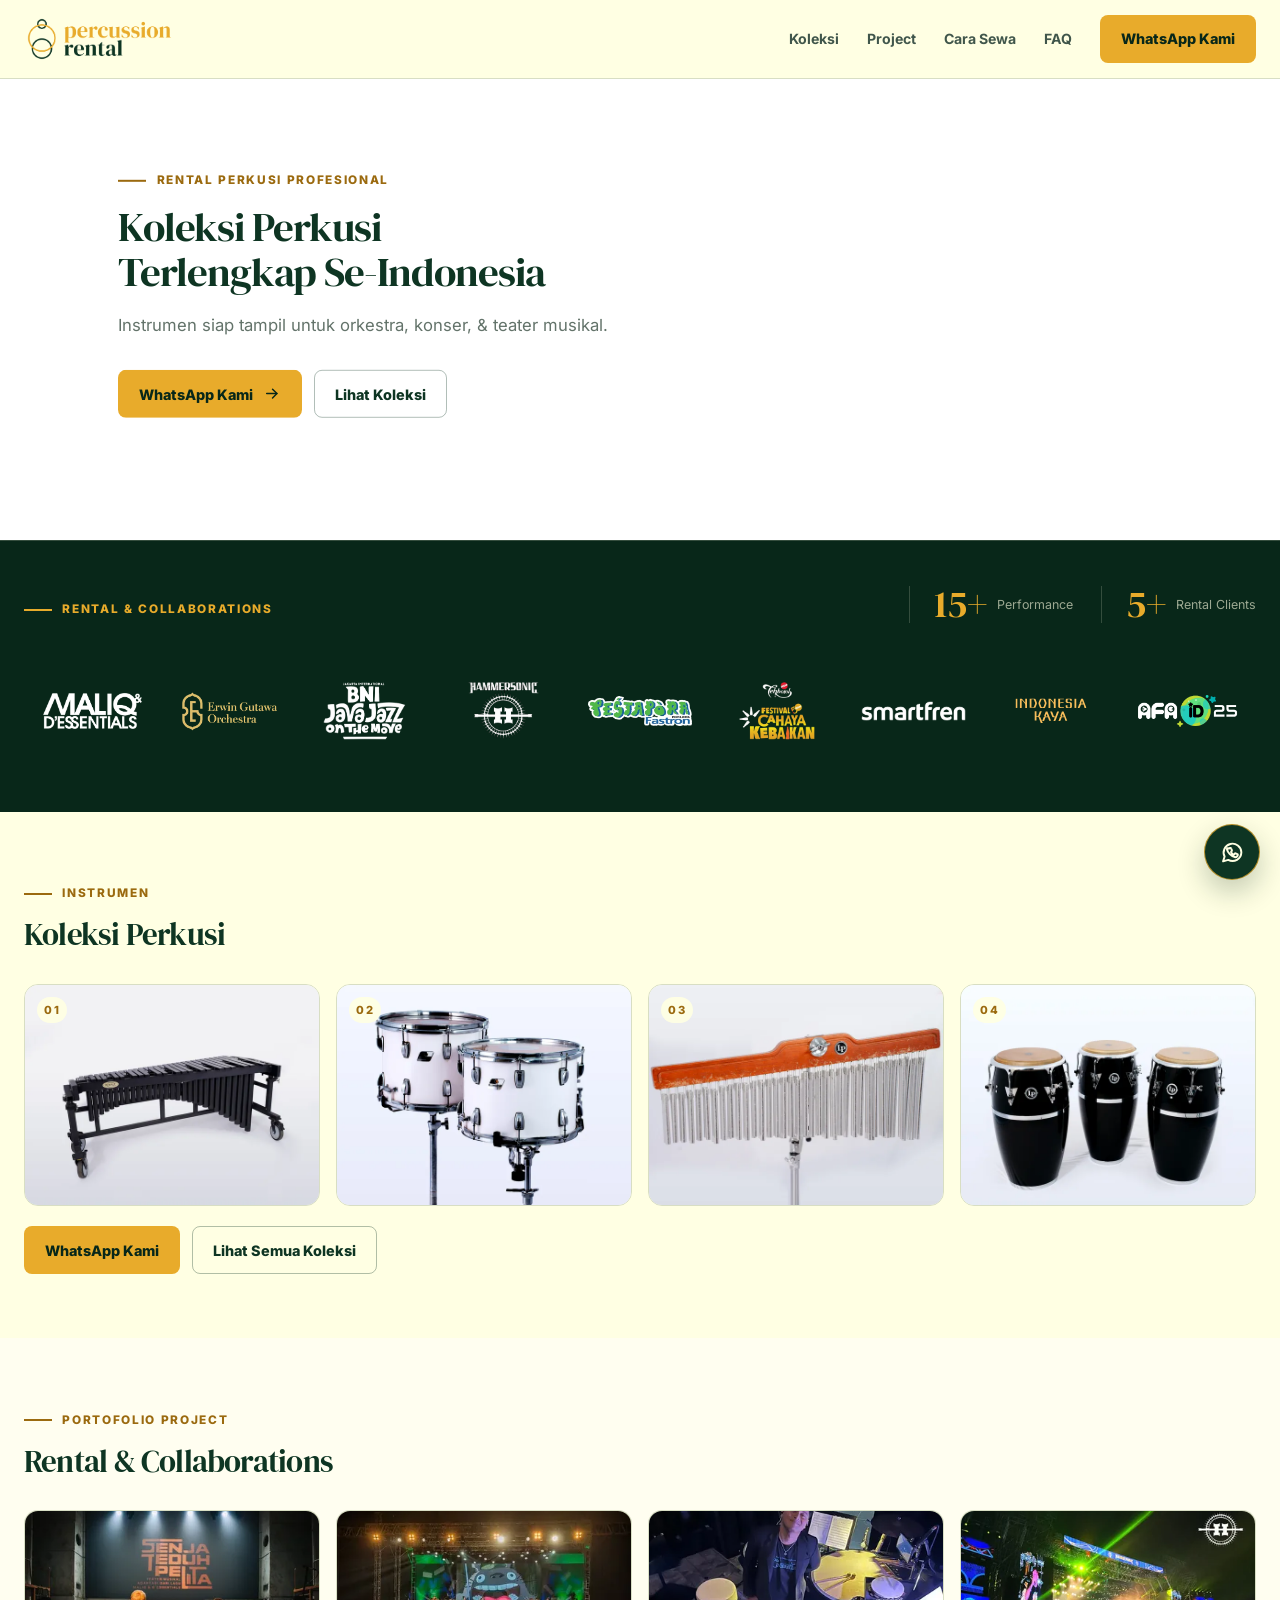
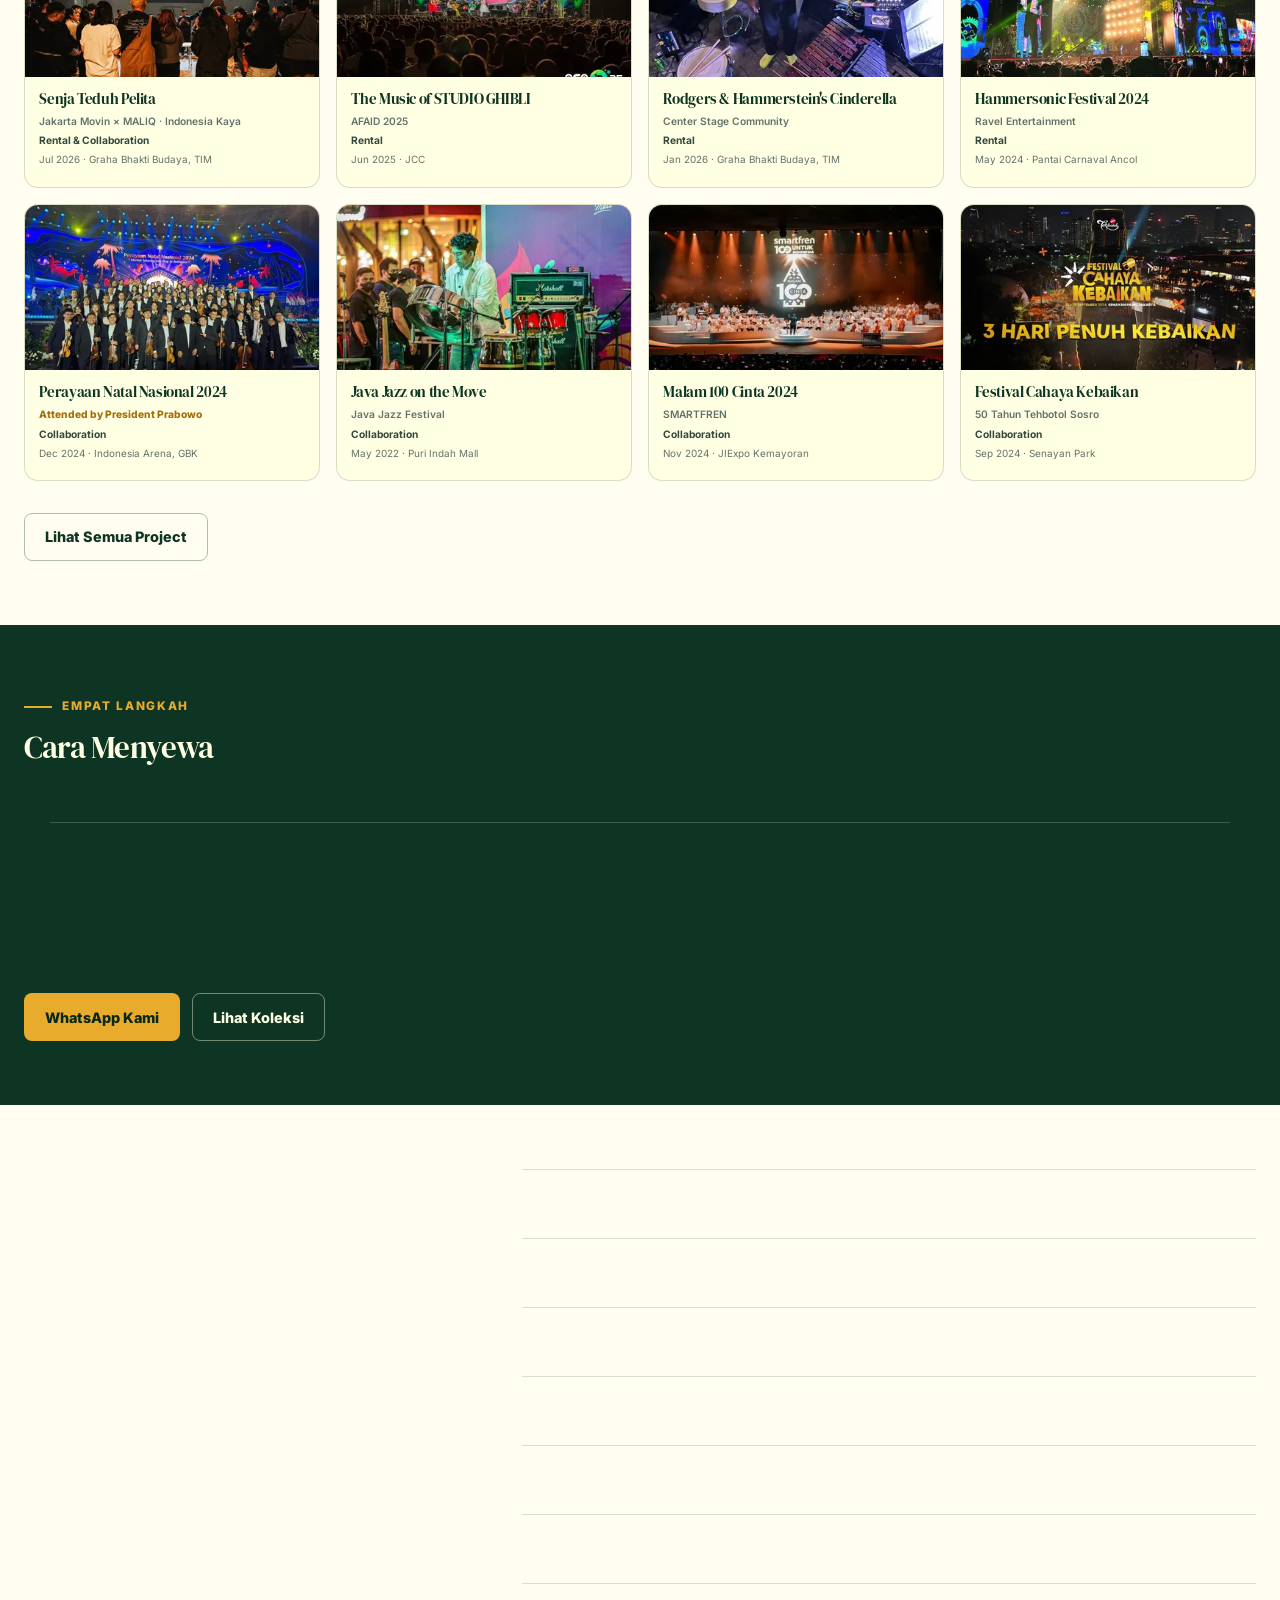
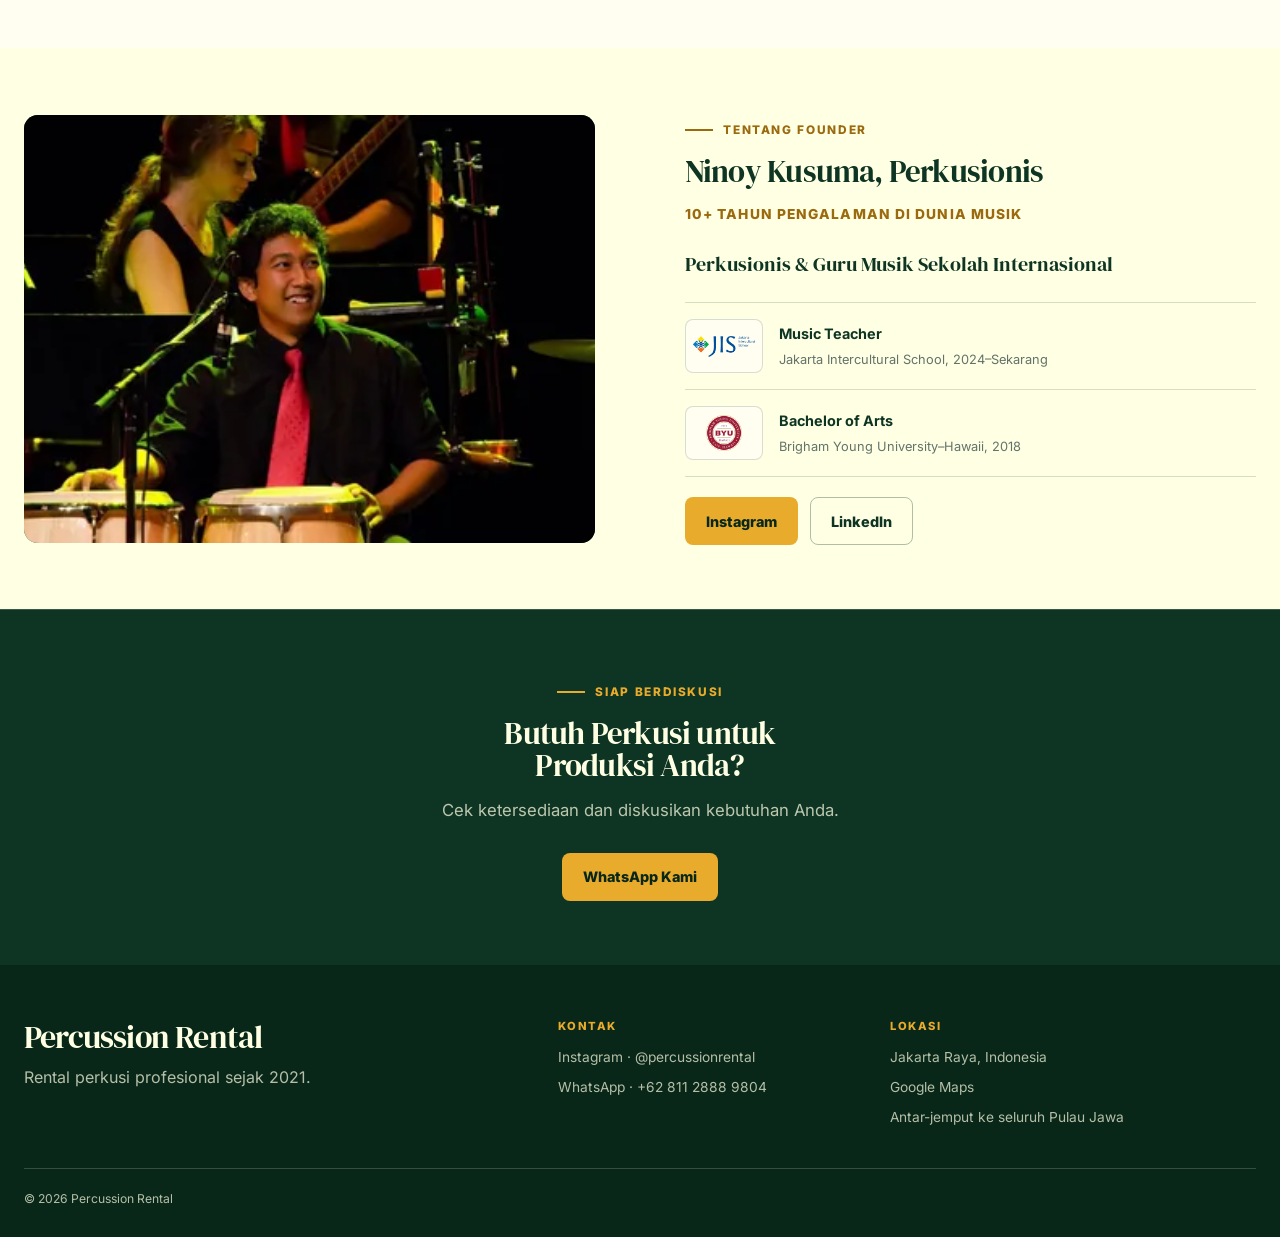
==== index.html @ 3ab847dd "New hero: two white snare drums on white - Photo: Drive snare drum/snare 3/Ninoy _ Catalog-85, with " ====
﻿<!doctype html>
<html lang="id">
<head>
  <meta charset="utf-8">
  <meta name="viewport" content="width=device-width, initial-scale=1">
  <title>Sewa Alat Perkusi di Jakarta | Percussion Rental</title>
  <meta name="description" content="Rental perkusi profesional untuk orkestra, konser, dan teater musikal. Koleksi lengkap, terawat, dan siap tampil dengan antar-jemput seluruh Pulau Jawa.">
  <link rel="canonical" href="https://prala-id.github.io/ninoy-percussion-rental/">
  <meta property="og:type" content="website">
  <meta property="og:title" content="Percussion Rental — Perkusi Lengkap &amp; Siap Tampil">
  <meta property="og:description" content="Koleksi perkusi profesional untuk orkestra, konser, dan teater musikal. Tersedia antar-jemput dari Jakarta ke seluruh Pulau Jawa.">
  <meta property="og:url" content="https://prala-id.github.io/ninoy-percussion-rental/">
  <meta property="og:image" content="https://prala-id.github.io/ninoy-percussion-rental/assets/images/og-percussion-rental.jpg">
  <meta property="og:image:width" content="1200">
  <meta property="og:image:height" content="630">
  <meta property="og:image:alt" content="Percussion Rental">
  <meta name="twitter:card" content="summary_large_image">
  <meta name="theme-color" content="#0e3523">
  <link rel="icon" type="image/png" href="assets/logo/percussion-rental-favicon-rounded.png">
  <link rel="preload" href="assets/fonts/inter-latin.woff2" as="font" type="font/woff2" crossorigin>
  <link rel="preload" href="assets/fonts/dm-serif-display-latin.woff2" as="font" type="font/woff2" crossorigin>
  <link rel="stylesheet" href="assets/css/styles.css">
</head>
<body class="home-page">
  <a class="skip-link" href="#main-content">Lewati ke konten utama</a>

  <header class="site-header">
    <div class="container nav-shell">
      <a class="brand-logo" href="./" aria-label="Percussion Rental — Beranda" aria-current="page">
        <img src="assets/logo/percussion-rental-logo-horizontal-trim.webp" alt="Percussion Rental">
      </a>

      <nav class="nav-links" id="primary-navigation" aria-label="Navigasi utama">
        <a href="koleksi/">Koleksi</a>
        <a href="project/">Project</a>
        <a href="#cara-sewa">Cara Sewa</a>
        <a href="#faq">FAQ</a>
        <a class="btn btn-primary mobile-nav-cta" href="https://wa.me/6281128889804?text=Halo%20Ninoy%2C%20saya%20ingin%20konsultasi%20tentang%20sewa%20instrumen%20perkusi." target="_blank" rel="noopener noreferrer">WhatsApp Kami</a>
      </nav>

      <a class="btn btn-primary nav-cta" href="https://wa.me/6281128889804?text=Halo%20Ninoy%2C%20saya%20ingin%20konsultasi%20tentang%20sewa%20instrumen%20perkusi." target="_blank" rel="noopener noreferrer">WhatsApp Kami</a>
      <button class="menu-toggle" type="button" aria-label="Buka menu" aria-controls="primary-navigation" aria-expanded="false">
        <svg viewBox="0 0 24 24" fill="none" stroke="currentColor" stroke-width="2" stroke-linecap="round" aria-hidden="true">
          <path d="M4 7h16M4 12h16M4 17h16"/>
        </svg>
      </button>
    </div>
  </header>

  <main id="main-content">
    <section class="hero" aria-labelledby="hero-title">
      <div class="container hero-grid">
        <div class="hero-copy">
          <p class="eyebrow">Rental Perkusi Profesional</p>
          <h1 id="hero-title">
            <span class="hero-title-lead">Koleksi Perkusi</span>
            <span class="hero-title-support">Terlengkap Se-Indonesia</span>
          </h1>
          <p class="hero-subtitle">
            <span class="hero-subtitle-desktop">Instrumen siap tampil untuk orkestra, konser, &amp; teater musikal.</span>
            <span class="hero-subtitle-mobile"><span>Instrumen siap tampil untuk</span><span>orkestra, konser, &amp; teater musikal.</span></span>
          </p>
          <div class="actions">
            <a class="btn btn-primary" href="https://wa.me/6281128889804?text=Halo%20Ninoy%2C%20saya%20ingin%20konsultasi%20tentang%20sewa%20instrumen%20perkusi." target="_blank" rel="noopener noreferrer">
              WhatsApp Kami
              <svg viewBox="0 0 24 24" fill="none" stroke="currentColor" stroke-width="2" stroke-linecap="round" stroke-linejoin="round" aria-hidden="true"><path d="M5 12h14"/><path d="m13 6 6 6-6 6"/></svg>
            </a>
            <a class="btn btn-outline" href="koleksi/">Lihat Koleksi</a>
          </div>
        </div>

        <figure class="hero-media">
          <picture>
            <source media="(max-width: 980px)" srcset="assets/images/hero-snare-drums-mobile-800.webp 800w, assets/images/hero-snare-drums-mobile-1200.webp 1200w, assets/images/hero-snare-drums-mobile-1600.webp 1600w" sizes="100vw" width="1600" height="1000">
            <img src="assets/images/hero-snare-drums-2400.webp" srcset="assets/images/hero-snare-drums-1600.webp 1600w, assets/images/hero-snare-drums-2400.webp 2400w, assets/images/hero-snare-drums-3000.webp 3000w" sizes="100vw" alt="Dua snare drum putih di atas stand" width="3000" height="1000" fetchpriority="high" decoding="async">
          </picture>
        </figure>
      </div>
    </section>

    <section class="credibility section-tight" aria-labelledby="credibility-title">
      <div class="container">
        <div class="credibility-heading">
          <h2 class="eyebrow" id="credibility-title">Rental &amp; Collaborations</h2>
          <dl class="numbers" aria-label="Pengalaman Percussion Rental">
            <div class="number-item">
              <dt>Performance</dt>
              <dd>15+</dd>
            </div>
            <div class="number-item">
              <dt>Rental Clients</dt>
              <dd>5+</dd>
            </div>
          </dl>
        </div>

        <div class="logo-grid" aria-label="Klien dan project pilihan">
          <a class="logo-item" href="project/#senja-teduh-pelita" aria-label="Lihat project Senja Teduh Pelita"><img class="logo-invert" src="assets/logo/maliq-dessentials-logo.webp" alt="MALIQ &amp; D’Essentials" loading="lazy"></a>
          <a class="logo-item" href="project/#symphonesia-bangga-indonesia" aria-label="Lihat project SYMPHONESIA: Bangga Indonesia"><img class="logo-wide" src="assets/logo/erwin-gutawa-orchestra-logo-horizontal-trim.webp" alt="Erwin Gutawa Orchestra" loading="lazy"></a>
          <a class="logo-item" href="project/#java-jazz-on-the-move" aria-label="Lihat project Java Jazz on the Move"><img class="logo-tall logo-invert" src="assets/logo/java-jazz-on-the-move-2024-trim.webp" alt="Jakarta International Java Jazz Festival" loading="lazy"></a>
          <a class="logo-item" href="project/#hammersonic-festival-2024" aria-label="Lihat project Hammersonic Festival 2024"><img class="logo-tall" src="assets/logo/hammersonic-2024-trim.webp" alt="Hammersonic Festival" loading="lazy"></a>
          <a class="logo-item" href="project/#erwin-gutawa-karaokestra" aria-label="Lihat project Erwin Gutawa Karaokestra"><img class="logo-wide" src="assets/logo/pestapora-2024-logo.webp" alt="Pestapora 2024" loading="lazy"></a>
          <a class="logo-item" href="project/#festival-cahaya-kebaikan" aria-label="Lihat project Festival Cahaya Kebaikan"><img class="logo-tall" src="assets/logo/festival-cahaya-kebaikan-50-tahun-tehbotol-sosro-logo-trim.webp" alt="Tehbotol Sosro" loading="lazy"></a>
          <a class="logo-item" href="project/#malam-100-cinta-2024" aria-label="Lihat project Malam 100 Cinta 2024"><img class="logo-wide logo-invert" src="assets/logo/smartfren-logo.webp" alt="SMARTFREN" loading="lazy"></a>
          <a class="logo-item" href="project/#senja-teduh-pelita" aria-label="Lihat project Senja Teduh Pelita"><img class="logo-tall" src="assets/logo/indonesia-kaya.svg" alt="Indonesia Kaya" loading="lazy"></a>
          <a class="logo-item" href="project/#the-music-of-studio-ghibli" aria-label="Lihat project The Music of Studio Ghibli"><img class="logo-wide" src="assets/logo/afaid25-logo-trim.webp" alt="Anime Festival Asia Indonesia 2025" loading="lazy"></a>
        </div>
      </div>
    </section>

    <section class="section collection-preview" aria-labelledby="collection-title">
      <div class="container">
        <div class="section-head">
          <p class="eyebrow">Instrumen</p>
          <h2 class="section-title" id="collection-title">Koleksi Perkusi</h2>
        </div>

        <div class="category-grid">
          <a class="category-card" href="koleksi/?category=pitched">
            <span class="category-number" aria-hidden="true">01</span>
            <img class="category-photo" src="assets/images/instruments/royale-marimba-640.webp" srcset="assets/images/instruments/royale-marimba-640.webp 640w, assets/images/instruments/royale-marimba-1280.webp 1280w" sizes="(min-width: 1200px) 298px, (min-width: 821px) calc((100vw - 96px) / 4), calc((100vw - 42px) / 2)" alt="" width="1280" height="960" loading="lazy" decoding="async">
            <h3>Pitched</h3>
          </a>
          <a class="category-card" href="koleksi/?category=unpitched">
            <span class="category-number" aria-hidden="true">02</span>
            <img class="category-photo" src="assets/images/instruments/ludwig-snare-drum-640.webp" srcset="assets/images/instruments/ludwig-snare-drum-640.webp 640w, assets/images/instruments/ludwig-snare-drum-1280.webp 1280w" sizes="(min-width: 1200px) 298px, (min-width: 821px) calc((100vw - 96px) / 4), calc((100vw - 42px) / 2)" alt="" width="1280" height="960" loading="lazy" decoding="async">
            <h3>Unpitched</h3>
          </a>
          <a class="category-card" href="koleksi/?category=auxiliary">
            <span class="category-number" aria-hidden="true">03</span>
            <img class="category-photo" src="assets/images/instruments/lp-double-bar-windchimes-640.webp" srcset="assets/images/instruments/lp-double-bar-windchimes-640.webp 640w, assets/images/instruments/lp-double-bar-windchimes-1280.webp 1280w" sizes="(min-width: 1200px) 298px, (min-width: 821px) calc((100vw - 96px) / 4), calc((100vw - 42px) / 2)" alt="" width="1280" height="960" loading="lazy" decoding="async">
            <h3>Auxiliary</h3>
          </a>
          <a class="category-card" href="koleksi/?category=latin">
            <span class="category-number" aria-hidden="true">04</span>
            <img class="category-photo" src="assets/images/instruments/lp-conga-classic-640.webp" srcset="assets/images/instruments/lp-conga-classic-640.webp 640w, assets/images/instruments/lp-conga-classic-1280.webp 1280w" sizes="(min-width: 1200px) 298px, (min-width: 821px) calc((100vw - 96px) / 4), calc((100vw - 42px) / 2)" alt="" width="1280" height="960" loading="lazy" decoding="async">
            <h3>Latin</h3>
          </a>
        </div>

        <div class="actions">
          <a class="btn btn-primary" href="https://wa.me/6281128889804?text=Halo%20Ninoy%2C%20saya%20ingin%20konsultasi%20tentang%20sewa%20instrumen%20perkusi." target="_blank" rel="noopener noreferrer">WhatsApp Kami</a>
          <a class="btn btn-outline" href="koleksi/">Lihat Semua Koleksi</a>
        </div>
      </div>
    </section>

    <section class="section section-white selected-projects" aria-labelledby="projects-title">
      <div class="container">
        <div class="section-head">
          <p class="eyebrow">Portofolio Project</p>
          <h2 class="section-title" id="projects-title">Rental &amp; Collaborations</h2>
        </div>

        <div class="projects-wrap">
          <div class="project-track" aria-label="Daftar project pilihan">
            <div class="project-row-shell">
            <div class="project-row" id="project-track-rental" data-scroll-track tabindex="0" aria-label="Project rental pilihan yang dapat digeser">
            <article class="project-card">
              <div class="project-card-media"><img src="assets/images/senja-teduh-pelita-2026.webp" srcset="assets/images/senja-teduh-pelita-2026-400.webp 400w, assets/images/senja-teduh-pelita-2026-600.webp 600w, assets/images/senja-teduh-pelita-2026-800.webp 800w, assets/images/senja-teduh-pelita-2026.webp 1600w" sizes="(min-width: 1290px) 298px, (min-width: 981px) calc((100vw - 96px) / 4), (min-width: 681px) calc((100vw - 64px) / 2), (min-width: 431px) 178px, 156px" alt="Panggung teater musikal Senja Teduh Pelita di Graha Bhakti Budaya" loading="lazy"></div>
              <div class="project-card-body">
                <h3>Senja Teduh Pelita</h3>
                <p class="project-context project-context--wrap">Jakarta Movin × MALIQ · Indonesia&nbsp;Kaya</p>
                <p class="project-role">Rental &amp; Collaboration</p>
                <p class="project-date">Jul 2026 · Graha Bhakti Budaya, TIM</p>
              </div>
            </article>

            <article class="project-card">
              <div class="project-card-media"><img src="assets/images/the-music-of-studio-ghibli-afaid-2025.webp" srcset="assets/images/the-music-of-studio-ghibli-afaid-2025-400.webp 400w, assets/images/the-music-of-studio-ghibli-afaid-2025-600.webp 600w, assets/images/the-music-of-studio-ghibli-afaid-2025.webp 678w" sizes="(min-width: 1290px) 298px, (min-width: 981px) calc((100vw - 96px) / 4), (min-width: 681px) calc((100vw - 64px) / 2), (min-width: 431px) 178px, 156px" alt="Konser The Music of Studio Ghibli di AFAID 2025" width="678" height="452" loading="lazy" decoding="async"></div>
              <div class="project-card-body">
                <h3 class="project-title-wrap" data-force-wrap>The Music of STUDIO GHIBLI</h3>
                <p class="project-context">AFAID 2025</p>
                <p class="project-role">Rental</p>
                <p class="project-date">Jun 2025 · JCC</p>
              </div>
            </article>

            <article class="project-card">
              <div class="project-card-media"><img src="assets/images/rodgers-hammerstein-cinderella.webp" srcset="assets/images/rodgers-hammerstein-cinderella-400.webp 400w, assets/images/rodgers-hammerstein-cinderella-600.webp 600w, assets/images/rodgers-hammerstein-cinderella-800.webp 800w, assets/images/rodgers-hammerstein-cinderella.webp 960w" sizes="(min-width: 1290px) 298px, (min-width: 981px) calc((100vw - 96px) / 4), (min-width: 681px) calc((100vw - 64px) / 2), (min-width: 431px) 178px, 156px" alt="Produksi Rodgers &amp; Hammerstein's Cinderella" loading="lazy"></div>
              <div class="project-card-body">
                <h3>Rodgers &amp; Hammerstein's Cinderella</h3>
                <p class="project-context">Center Stage Community</p>
                <p class="project-role">Rental</p>
                <p class="project-date">Jan 2026 · Graha Bhakti Budaya, TIM</p>
              </div>
            </article>

            <article class="project-card">
              <div class="project-card-media"><img src="assets/images/hammersonic-festival-2024.webp" srcset="assets/images/hammersonic-festival-2024-400.webp 400w, assets/images/hammersonic-festival-2024-600.webp 600w, assets/images/hammersonic-festival-2024-800.webp 800w, assets/images/hammersonic-festival-2024.webp 1280w" sizes="(min-width: 1290px) 298px, (min-width: 981px) calc((100vw - 96px) / 4), (min-width: 681px) calc((100vw - 64px) / 2), (min-width: 431px) 178px, 156px" alt="Panggung Hammersonic Festival 2024" loading="lazy"></div>
              <div class="project-card-body">
                <h3>Hammersonic Festival 2024</h3>
                <p class="project-context">Ravel Entertainment</p>
                <p class="project-role">Rental</p>
                <p class="project-date">May 2024 · Pantai Carnaval Ancol</p>
              </div>
            </article>

            </div>
            <button class="mobile-scroll-cue" type="button" data-scroll-target="project-track-rental" data-direction="1" aria-label="Geser project rental ke kanan">
              <svg viewBox="0 0 24 24" fill="none" stroke="currentColor" stroke-width="2" stroke-linecap="round" stroke-linejoin="round" aria-hidden="true"><path d="M5 12h14"></path><path d="m13 6 6 6-6 6"></path></svg>
            </button>
            </div>

            <div class="project-row-shell">
            <div class="project-row" id="project-track-performance" data-scroll-track tabindex="0" aria-label="Project performance pilihan yang dapat digeser">

            <article class="project-card">
              <div class="project-card-media"><img src="assets/images/perayaan-natal-nasional-2024.webp" srcset="assets/images/perayaan-natal-nasional-2024-400.webp 400w, assets/images/perayaan-natal-nasional-2024-600.webp 600w, assets/images/perayaan-natal-nasional-2024-800.webp 800w, assets/images/perayaan-natal-nasional-2024.webp 1280w" sizes="(min-width: 1290px) 298px, (min-width: 981px) calc((100vw - 96px) / 4), (min-width: 681px) calc((100vw - 64px) / 2), (min-width: 431px) 178px, 156px" alt="Penampilan Perayaan Natal Nasional 2024 di Indonesia Arena" loading="lazy"></div>
              <div class="project-card-body">
                <h3>Perayaan Natal Nasional 2024</h3>
                <p class="project-context project-highlight">Attended by President Prabowo</p>
                <p class="project-role">Collaboration</p>
                <p class="project-date">Dec 2024 · Indonesia Arena, GBK</p>
              </div>
            </article>

            <article class="project-card">
              <div class="project-card-media"><img src="assets/images/java-jazz-on-the-move-2022.webp" srcset="assets/images/java-jazz-on-the-move-2022-400.webp 400w, assets/images/java-jazz-on-the-move-2022-600.webp 600w, assets/images/java-jazz-on-the-move-2022-800.webp 800w, assets/images/java-jazz-on-the-move-2022.webp 1440w" sizes="(min-width: 1290px) 298px, (min-width: 981px) calc((100vw - 96px) / 4), (min-width: 681px) calc((100vw - 64px) / 2), (min-width: 431px) 178px, 156px" alt="Ninoy Kusuma tampil di Java Jazz on the Move" loading="lazy"></div>
              <div class="project-card-body">
                <h3>Java Jazz on the Move</h3>
                <p class="project-context">Java Jazz Festival</p>
                <p class="project-role">Collaboration</p>
                <p class="project-date">May 2022 · Puri Indah Mall</p>
              </div>
            </article>

            <article class="project-card">
              <div class="project-card-media"><img src="assets/images/smartfren-malam-100-cinta-2024.webp" srcset="assets/images/smartfren-malam-100-cinta-2024-400.webp 400w, assets/images/smartfren-malam-100-cinta-2024-600.webp 600w, assets/images/smartfren-malam-100-cinta-2024-800.webp 800w, assets/images/smartfren-malam-100-cinta-2024.webp 1280w" sizes="(min-width: 1290px) 298px, (min-width: 981px) calc((100vw - 96px) / 4), (min-width: 681px) calc((100vw - 64px) / 2), (min-width: 431px) 178px, 156px" alt="Penampilan Malam 100 Cinta 2024" loading="lazy"></div>
              <div class="project-card-body">
                <h3>Malam 100 Cinta 2024</h3>
                <p class="project-context">SMARTFREN</p>
                <p class="project-role">Collaboration</p>
                <p class="project-date">Nov 2024 · JIExpo Kemayoran</p>
              </div>
            </article>

            <article class="project-card">
              <div class="project-card-media"><img src="assets/images/festival-cahaya-kebaikan-2024.webp" srcset="assets/images/festival-cahaya-kebaikan-2024-400.webp 400w, assets/images/festival-cahaya-kebaikan-2024-600.webp 600w, assets/images/festival-cahaya-kebaikan-2024-800.webp 800w, assets/images/festival-cahaya-kebaikan-2024.webp 1280w" sizes="(min-width: 1290px) 298px, (min-width: 981px) calc((100vw - 96px) / 4), (min-width: 681px) calc((100vw - 64px) / 2), (min-width: 431px) 178px, 156px" alt="Festival Cahaya Kebaikan di Senayan Park" loading="lazy"></div>
              <div class="project-card-body">
                <h3>Festival Cahaya Kebaikan</h3>
                <p class="project-context">50 Tahun Tehbotol Sosro</p>
                <p class="project-role">Collaboration</p>
                <p class="project-date">Sep 2024 · Senayan Park</p>
              </div>
            </article>
            </div>
            <button class="mobile-scroll-cue" type="button" data-scroll-target="project-track-performance" data-direction="1" aria-label="Geser project performance ke kanan">
              <svg viewBox="0 0 24 24" fill="none" stroke="currentColor" stroke-width="2" stroke-linecap="round" stroke-linejoin="round" aria-hidden="true"><path d="M5 12h14"></path><path d="m13 6 6 6-6 6"></path></svg>
            </button>
            </div>
          </div>

        </div>

        <div class="actions section-actions">
          <a class="btn btn-outline" href="project/">Lihat Semua Project</a>
        </div>
      </div>
    </section>

    <section class="section section-dark rental-process" id="cara-sewa" aria-labelledby="rental-title">
      <div class="container">
        <div class="section-head">
          <p class="eyebrow">Empat Langkah</p>
          <h2 class="section-title" id="rental-title">Cara Menyewa</h2>
        </div>

        <ol class="process-grid">
          <li class="process-card">
            <span class="process-step" aria-hidden="true">01</span>
            <h3>Pilih Instrumen</h3>
            <p>Cari instrumen yang sesuai dengan kebutuhan produksi.</p>
          </li>
          <li class="process-card">
            <span class="process-step" aria-hidden="true">02</span>
            <h3>Cek Ketersediaan</h3>
            <p>Hubungi kami melalui WhatsApp untuk memastikan jadwal.</p>
          </li>
          <li class="process-card">
            <span class="process-step" aria-hidden="true">03</span>
            <h3>Konfirmasi &amp; Deposit</h3>
            <p>Konfirmasi tanggal, pengiriman, dan pembayaran deposit.</p>
          </li>
          <li class="process-card">
            <span class="process-step" aria-hidden="true">04</span>
            <h3>Delivery / Pickup</h3>
            <p>Instrumen siap dikirim atau diambil sesuai kesepakatan.</p>
          </li>
        </ol>

        <div class="actions section-actions">
          <a class="btn btn-primary" href="https://wa.me/6281128889804?text=Halo%20Ninoy%2C%20saya%20ingin%20konsultasi%20tentang%20sewa%20instrumen%20perkusi." target="_blank" rel="noopener noreferrer">WhatsApp Kami</a>
          <a class="btn btn-outline" href="koleksi/">Lihat Koleksi</a>
        </div>
      </div>
    </section>

    <section class="section testimonials" aria-labelledby="testimonials-title" hidden>
      <div class="container">
        <div class="section-head">
          <p class="eyebrow">Testimonial</p>
          <h2 class="section-title" id="testimonials-title">Kata Mereka</h2>
        </div>

        <div class="testimonial-grid">
          <article class="testimonial-card testimonial-card--placeholder">
            <blockquote>“Testimoni klien mengenai kualitas instrumen dan layanan rental akan ditampilkan di sini.”</blockquote>
            <p class="person"><strong>Nama Klien 01</strong><span>Jabatan · Organisasi</span></p>
          </article>
          <article class="testimonial-card testimonial-card--placeholder">
            <blockquote>“Testimoni kolaborator mengenai proses kerja dan kebutuhan produksi akan ditampilkan di sini.”</blockquote>
            <p class="person"><strong>Nama Klien 02</strong><span>Jabatan · Organisasi</span></p>
          </article>
          <article class="testimonial-card testimonial-card--placeholder">
            <blockquote>“Testimoni penyelenggara mengenai dukungan performance dan acara akan ditampilkan di sini.”</blockquote>
            <p class="person"><strong>Nama Klien 03</strong><span>Jabatan · Organisasi</span></p>
          </article>
        </div>
      </div>
    </section>

    <section class="section section-white faq-section" id="faq" aria-labelledby="faq-title">
      <div class="container faq-layout">
        <div class="section-head">
          <p class="eyebrow">Informasi Sewa</p>
          <h2 class="section-title" id="faq-title">Sering Ditanyakan</h2>
        </div>

        <div class="faq-list">
          <details class="faq-item">
            <summary class="faq-question">Kapan sebaiknya melakukan booking?<span class="faq-icon" aria-hidden="true"></span></summary>
            <div class="faq-answer"><p>Sebaiknya minimal 24 jam sebelumnya. Untuk produksi besar atau kebutuhan beberapa instrumen, booking lebih awal sangat disarankan.</p></div>
          </details>
          <details class="faq-item">
            <summary class="faq-question">Berapa minimum durasi sewa?<span class="faq-icon" aria-hidden="true"></span></summary>
            <div class="faq-answer"><p>Minimum sewa 1 hari. Tersedia harga khusus untuk penyewaan beberapa hari. Perpanjangan wajib dikonfirmasi minimal 24 jam sebelum masa sewa berakhir.</p></div>
          </details>
          <details class="faq-item">
            <summary class="faq-question">Apa saja syarat untuk menyewa?<span class="faq-icon" aria-hidden="true"></span></summary>
            <div class="faq-answer"><p>Untuk menyewa, Anda perlu menyerahkan KTP sebagai jaminan identitas dan membayar deposit sebesar Rp500.000–Rp1.000.000, tergantung instrumen yang disewa. Deposit akan dikembalikan setelah instrumen diterima kembali dalam kondisi baik.</p></div>
          </details>
          <details class="faq-item">
            <summary class="faq-question">Bagaimana jika terjadi kerusakan atau kehilangan?<span class="faq-icon" aria-hidden="true"></span></summary>
            <div class="faq-answer"><p>Kerusakan akibat pemakaian normal tidak dikenakan biaya. Kerusakan di luar pemakaian normal atau kehilangan akan dikenakan biaya perbaikan atau penggantian sesuai kondisi instrumen.</p></div>
          </details>
          <details class="faq-item">
            <summary class="faq-question">Apakah ada layanan antar-jemput?<span class="faq-icon" aria-hidden="true"></span></summary>
            <div class="faq-answer"><p>Ya. Kami melayani antar-jemput dari Jakarta hingga seluruh Pulau Jawa. Biaya menyesuaikan lokasi dan kebutuhan pengiriman.</p></div>
          </details>
          <details class="faq-item">
            <summary class="faq-question">Apakah pesanan bisa dibatalkan?<span class="faq-icon" aria-hidden="true"></span></summary>
            <div class="faq-answer"><p>Bisa. Pembatalan kurang dari 24 jam sebelum tanggal sewa dikenakan biaya 50% dari nilai pemesanan.</p></div>
          </details>
        </div>
      </div>
    </section>

    <section class="section founder-section" aria-labelledby="founder-title">
      <div class="container founder-grid">
        <figure class="founder-photo">
          <img src="assets/images/byu-hawaii-salsa-orchestra.webp" srcset="assets/images/byu-hawaii-salsa-orchestra-400.webp 400w, assets/images/byu-hawaii-salsa-orchestra-600.webp 600w, assets/images/byu-hawaii-salsa-orchestra-800.webp 800w, assets/images/byu-hawaii-salsa-orchestra.webp 1600w" sizes="(max-width: 820px) calc(100vw - 2rem), 560px" alt="Ninoy Kusuma tampil bersama BYU–Hawaii Salsa Orchestra &amp; Street Band" width="1600" height="1060" loading="lazy">
        </figure>

        <div class="founder-copy">
          <p class="eyebrow">Tentang Founder</p>
          <h2 class="section-title" id="founder-title">Ninoy Kusuma, Perkusionis</h2>
          <p class="founder-subtitle">10+ Tahun Pengalaman di Dunia Musik</p>
          <p class="founder-intro">Perkusionis &amp; Guru Musik Sekolah Internasional</p>

          <ul class="credentials">
            <li class="credential">
              <span class="credential-logo"><img src="assets/logo/jakarta-intercultural-school-logo.webp" alt="" width="960" height="320" loading="lazy"></span>
              <span><strong>Music Teacher</strong><small>Jakarta Intercultural School, 2024–Sekarang</small></span>
            </li>
            <li class="credential">
              <span class="credential-logo"><img class="credential-seal" src="assets/logo/byu-hawaii-logo.webp" alt="" width="480" height="480" loading="lazy"></span>
              <span><strong>Bachelor of Arts</strong><small>Brigham Young University–Hawaii, 2018</small></span>
            </li>
          </ul>

          <div class="actions founder-actions">
            <a class="btn btn-primary" href="https://www.instagram.com/ninoy_percussion/" target="_blank" rel="noopener noreferrer">Instagram</a>
            <a class="btn btn-outline" href="https://www.linkedin.com/in/ninoy-kusuma/" target="_blank" rel="noopener noreferrer">LinkedIn</a>
          </div>
        </div>
      </div>
    </section>

    <section class="section section-dark final-cta" aria-labelledby="final-cta-title">
      <div class="container">
        <p class="eyebrow">Siap Berdiskusi</p>
        <h2 class="section-title" id="final-cta-title"><span class="title-line">Butuh Perkusi untuk</span><span class="title-line">Produksi Anda?</span></h2>
        <p class="section-subtitle">Cek ketersediaan dan diskusikan kebutuhan Anda.</p>
        <div class="actions">
          <a class="btn btn-primary" href="https://wa.me/6281128889804?text=Halo%20Ninoy%2C%20saya%20ingin%20konsultasi%20tentang%20sewa%20instrumen%20perkusi." target="_blank" rel="noopener noreferrer">WhatsApp Kami</a>
        </div>
      </div>
    </section>
  </main>

  <dialog class="project-dialog" id="project-dialog" aria-labelledby="project-dialog-title">
    <div class="project-dialog-panel">
      <button class="project-dialog-close" type="button" aria-label="Tutup detail project">
        <svg viewBox="0 0 24 24" fill="none" stroke="currentColor" stroke-width="2" stroke-linecap="round" aria-hidden="true"><path d="M6 6l12 12M18 6 6 18"></path></svg>
      </button>
      <div class="project-dialog-media"><img alt=""><span class="project-wordmark" hidden></span></div>
      <div class="project-dialog-body">
        <h2 id="project-dialog-title"></h2>
        <p class="project-dialog-context"></p>
        <p class="project-dialog-role"></p>
        <p class="project-dialog-date"></p>
      </div>
    </div>
  </dialog>

  <dialog class="project-dialog" id="logo-project-dialog" aria-labelledby="logo-project-dialog-title">
    <div class="project-dialog-panel">
      <button class="project-dialog-close" type="button" aria-label="Tutup detail project">
        <svg viewBox="0 0 24 24" fill="none" stroke="currentColor" stroke-width="2" stroke-linecap="round" aria-hidden="true"><path d="M6 6l12 12M18 6 6 18"></path></svg>
      </button>
      <div class="project-dialog-media"><img alt=""><span class="project-wordmark" hidden></span></div>
      <div class="project-dialog-body">
        <h2 id="logo-project-dialog-title"></h2>
        <p class="project-dialog-context"></p>
        <p class="project-dialog-role"></p>
        <p class="project-dialog-date"></p>
      </div>
    </div>
  </dialog>

  <footer class="site-footer">
    <div class="container">
      <div class="footer-grid">
        <div class="footer-brand">
          <h2>Percussion Rental</h2>
          <p>Rental perkusi profesional sejak 2021.</p>
        </div>
        <div class="footer-group">
          <h3>Kontak</h3>
          <div class="footer-links">
            <a href="https://www.instagram.com/percussionrental/" target="_blank" rel="noopener noreferrer">Instagram · @percussionrental</a>
            <a href="https://wa.me/6281128889804?text=Halo%20Ninoy%2C%20saya%20ingin%20konsultasi%20tentang%20sewa%20instrumen%20perkusi." target="_blank" rel="noopener noreferrer">WhatsApp · +62 811 2888 9804</a>
          </div>
        </div>
        <div class="footer-group">
          <h3>Lokasi</h3>
          <div class="footer-links">
            <span>Jakarta Raya, Indonesia</span>
            <a href="https://share.google/fQKJOkn1HUgyBwz7L" target="_blank" rel="noopener noreferrer">Google Maps</a>
            <span>Antar-jemput ke seluruh Pulau Jawa</span>
          </div>
        </div>
      </div>
      <div class="footer-bottom"><span>© 2026 Percussion Rental</span></div>
    </div>
  </footer>

  <aside class="whatsapp-float-region" aria-label="Kontak cepat">
    <a class="whatsapp-float" href="https://wa.me/6281128889804?text=Halo%20Ninoy%2C%20saya%20ingin%20konsultasi%20tentang%20sewa%20instrumen%20perkusi." target="_blank" rel="noopener noreferrer" aria-label="Hubungi Percussion Rental melalui WhatsApp">
      <svg viewBox="0 0 24 24" fill="none" stroke="currentColor" stroke-width="1.9" stroke-linecap="round" stroke-linejoin="round" aria-hidden="true"><path d="M20.5 11.7a8.5 8.5 0 0 1-12.6 7.4L3 20.5l1.4-4.7A8.5 8.5 0 1 1 20.5 11.7Z"/><path d="M8.7 8.2c.3-.6.6-.6.9-.6h.5c.2 0 .4.1.5.4l.8 1.8c.1.3.1.5-.1.7l-.6.7c-.2.2-.1.4 0 .6.5.9 1.2 1.7 2.1 2.2.2.1.4.2.6 0l.8-1c.2-.2.4-.3.7-.2l1.8.8c.3.1.4.3.4.5 0 .4-.2 1.2-.8 1.7-.5.5-1.3.8-2.2.6-1.4-.3-3.1-1.2-4.7-2.8-1.4-1.4-2.3-3-2.6-4.2-.2-.6-.1-1.1.1-1.5Z"/></svg>
    </a>
  </aside>

  <script src="assets/js/main.js"></script>
  <script src="assets/js/project.js"></script>
  <script src="assets/js/logo-projects.js"></script>
  <script type="application/ld+json">
    {
      "@context": "https://schema.org",
      "@type": "LocalBusiness",
      "name": "Percussion Rental",
      "url": "https://prala-id.github.io/ninoy-percussion-rental/",
      "description": "Rental perkusi profesional untuk orkestra, konser, dan teater musikal. Koleksi lengkap, terawat, dan siap tampil dengan antar-jemput seluruh Pulau Jawa.",
      "telephone": "+6281128889804",
      "areaServed": "Pulau Jawa, Indonesia",
      "address": {
        "@type": "PostalAddress",
        "addressLocality": "Jakarta Raya",
        "addressCountry": "ID"
      },
      "sameAs": ["https://www.instagram.com/percussionrental/"]
    }
  </script>
  <script type="application/ld+json">
    {
      "@context": "https://schema.org",
      "@type": "FAQPage",
      "mainEntity": [
        {
          "@type": "Question",
          "name": "Kapan sebaiknya melakukan booking?",
          "acceptedAnswer": {
            "@type": "Answer",
            "text": "Sebaiknya minimal 24 jam sebelumnya. Untuk produksi besar atau kebutuhan beberapa instrumen, booking lebih awal sangat disarankan."
          }
        },
        {
          "@type": "Question",
          "name": "Berapa minimum durasi sewa?",
          "acceptedAnswer": {
            "@type": "Answer",
            "text": "Minimum sewa 1 hari. Tersedia harga khusus untuk penyewaan beberapa hari. Perpanjangan wajib dikonfirmasi minimal 24 jam sebelum masa sewa berakhir."
          }
        },
        {
          "@type": "Question",
          "name": "Apa saja syarat untuk menyewa?",
          "acceptedAnswer": {
            "@type": "Answer",
            "text": "Untuk menyewa, Anda perlu menyerahkan KTP sebagai jaminan identitas dan membayar deposit sebesar Rp500.000–Rp1.000.000, tergantung instrumen yang disewa. Deposit akan dikembalikan setelah instrumen diterima kembali dalam kondisi baik."
          }
        },
        {
          "@type": "Question",
          "name": "Bagaimana jika terjadi kerusakan atau kehilangan?",
          "acceptedAnswer": {
            "@type": "Answer",
            "text": "Kerusakan akibat pemakaian normal tidak dikenakan biaya. Kerusakan di luar pemakaian normal atau kehilangan akan dikenakan biaya perbaikan atau penggantian sesuai kondisi instrumen."
          }
        },
        {
          "@type": "Question",
          "name": "Apakah ada layanan antar-jemput?",
          "acceptedAnswer": {
            "@type": "Answer",
            "text": "Ya. Kami melayani antar-jemput dari Jakarta hingga seluruh Pulau Jawa. Biaya menyesuaikan lokasi dan kebutuhan pengiriman."
          }
        },
        {
          "@type": "Question",
          "name": "Apakah pesanan bisa dibatalkan?",
          "acceptedAnswer": {
            "@type": "Answer",
            "text": "Bisa. Pembatalan kurang dari 24 jam sebelum tanggal sewa dikenakan biaya 50% dari nilai pemesanan."
          }
        }
      ]
    }
  </script>
</body>
</html>
---- assets/css/styles.css ----
/* Self-hosted fonts (SIL Open Font License, see assets/fonts/OFL-*.txt) */
@font-face {
  font-family: "DM Serif Display";
  font-style: normal;
  font-weight: 400;
  font-display: swap;
  src: url("../fonts/dm-serif-display-latin-ext.woff2") format("woff2");
  unicode-range: U+0100-02BA, U+02BD-02C5, U+02C7-02CC, U+02CE-02D7, U+02DD-02FF, U+0304, U+0308, U+0329, U+1D00-1DBF, U+1E00-1E9F, U+1EF2-1EFF, U+2020, U+20A0-20AB, U+20AD-20C4, U+2113, U+2C60-2C7F, U+A720-A7FF;
}

@font-face {
  font-family: "DM Serif Display";
  font-style: normal;
  font-weight: 400;
  font-display: swap;
  src: url("../fonts/dm-serif-display-latin.woff2") format("woff2");
  unicode-range: U+0000-00FF, U+0131, U+0152-0153, U+02BB-02BC, U+02C6, U+02DA, U+02DC, U+0304, U+0308, U+0329, U+2000-206F, U+20AC, U+2122, U+2191, U+2193, U+2212, U+2215, U+FEFF, U+FFFD;
}

@font-face {
  font-family: "Inter";
  font-style: normal;
  font-weight: 400 800;
  font-display: swap;
  src: url("../fonts/inter-latin-ext.woff2") format("woff2");
  unicode-range: U+0100-02BA, U+02BD-02C5, U+02C7-02CC, U+02CE-02D7, U+02DD-02FF, U+0304, U+0308, U+0329, U+1D00-1DBF, U+1E00-1E9F, U+1EF2-1EFF, U+2020, U+20A0-20AB, U+20AD-20C4, U+2113, U+2C60-2C7F, U+A720-A7FF;
}

@font-face {
  font-family: "Inter";
  font-style: normal;
  font-weight: 400 800;
  font-display: swap;
  src: url("../fonts/inter-latin.woff2") format("woff2");
  unicode-range: U+0000-00FF, U+0131, U+0152-0153, U+02BB-02BC, U+02C6, U+02DA, U+02DC, U+0304, U+0308, U+0329, U+2000-206F, U+20AC, U+2122, U+2191, U+2193, U+2212, U+2215, U+FEFF, U+FFFD;
}

:root {
  --primary: #0e3523;
  --primary-deep: #082719;
  --primary-soft: #174a33;
  --neutral: #ffffe3;
  --surface: #fffef0;
  --accent: #e8ab2b;
  --text: #163126;
  --muted: #63736a;
  --line: rgba(14, 53, 35, 0.16);
  --line-light: rgba(255, 255, 227, 0.18);
  --radius: 14px;
  --radius-small: 8px;
  --container: 1240px;
  --section-space: clamp(3.25rem, 5vw, 5rem);
  --header-height: 78px;
}

*,
*::before,
*::after {
  box-sizing: border-box;
}

html {
  scroll-behavior: smooth;
  scroll-padding-top: calc(var(--header-height) + 1rem);
}

body {
  min-width: 0;
  margin: 0;
  overflow-x: clip;
  background: var(--neutral);
  color: var(--text);
  font-family: "Inter", system-ui, -apple-system, BlinkMacSystemFont, "Segoe UI", sans-serif;
  font-size: 1rem;
  line-height: 1.65;
  -webkit-font-smoothing: antialiased;
  text-rendering: optimizeLegibility;
}

[hidden] {
  display: none !important;
}

img,
svg {
  display: block;
  max-width: 100%;
}

img {
  height: auto;
}

a {
  color: inherit;
  text-decoration: none;
}

button,
input,
select,
textarea {
  font: inherit;
}

button {
  color: inherit;
}

h1,
h2,
h3,
p,
figure,
blockquote,
dl,
dd {
  margin-top: 0;
}

h1,
h2,
h3 {
  font-family: "DM Serif Display", Georgia, serif;
  font-weight: 400;
  letter-spacing: -0.025em;
  line-height: 1.04;
  text-wrap: balance;
}

p,
li,
blockquote,
.project-context,
.project-role,
.project-date,
.catalog-card-meta {
  text-wrap: pretty;
}

:focus-visible {
  outline: 3px solid var(--accent);
  outline-offset: 4px;
}

.skip-link {
  position: fixed;
  z-index: 1000;
  top: 10px;
  left: 10px;
  padding: 0.7rem 1rem;
  transform: translateY(-150%);
  border-radius: var(--radius-small);
  background: var(--accent);
  color: var(--primary-deep);
  font-weight: 800;
}

.skip-link:focus {
  transform: translateY(0);
}

.visually-hidden {
  position: absolute;
  width: 1px;
  height: 1px;
  margin: -1px;
  padding: 0;
  overflow: hidden;
  clip-path: inset(50%);
  white-space: nowrap;
  border: 0;
}

/* Invisible button over a whole project or instrument card; opens its detail popup */
.project-card,
.catalog-card {
  position: relative;
}

.card-open {
  position: absolute;
  z-index: 1;
  inset: 0;
  padding: 0;
  border: 0;
  border-radius: inherit;
  background: transparent;
  cursor: pointer;
}

.card-open:focus-visible {
  outline: 3px solid var(--accent);
  outline-offset: -3px;
}

.container {
  width: min(var(--container), calc(100% - 3rem));
  margin-inline: auto;
}

.section {
  padding-block: var(--section-space);
}

.section-tight {
  padding-block: clamp(2.25rem, 3.5vw, 3.5rem);
}

.section-white {
  background: var(--surface);
}

.section-dark {
  background: var(--primary);
  color: var(--neutral);
}

.section-head {
  max-width: 48rem;
  margin-bottom: clamp(1.35rem, 2.5vw, 2.25rem);
}

.section-title {
  margin-bottom: 0.9rem;
  color: var(--primary);
  font-size: clamp(1.7rem, 2.45vw, 2.3rem);
}

.section-subtitle {
  max-width: 42rem;
  margin-bottom: 0;
  color: var(--muted);
  font-size: clamp(0.98rem, 1.3vw, 1.1rem);
}

.section-dark .section-title {
  color: var(--neutral);
}

.section-dark .section-subtitle {
  color: rgba(255, 255, 227, 0.72);
}

.eyebrow {
  display: inline-flex;
  align-items: center;
  gap: 0.65rem;
  margin-bottom: 1.1rem;
  color: #9b6a0f;
  font-family: "Inter", system-ui, sans-serif;
  font-size: 0.74rem;
  font-weight: 800;
  letter-spacing: 0.14em;
  line-height: 1.3;
  text-transform: uppercase;
}

.eyebrow::before {
  width: 1.75rem;
  height: 2px;
  background: currentColor;
  content: "";
}

.section-dark .eyebrow,
.credibility .eyebrow {
  color: var(--accent);
}

.actions {
  display: flex;
  flex-wrap: wrap;
  align-items: center;
  gap: 0.75rem;
}

.section-actions {
  margin-top: 2rem;
}

.btn {
  display: inline-flex;
  min-height: 48px;
  align-items: center;
  justify-content: center;
  gap: 0.6rem;
  padding: 0.72rem 1.25rem;
  border: 1px solid transparent;
  border-radius: var(--radius-small);
  cursor: pointer;
  font-size: 0.9rem;
  font-weight: 800;
  line-height: 1.2;
  text-align: center;
  transition: background-color 180ms ease, border-color 180ms ease, color 180ms ease, transform 180ms ease;
}

.btn svg {
  width: 1.1rem;
  height: 1.1rem;
  flex: 0 0 auto;
}

.btn:hover {
  transform: translateY(-2px);
}

.btn-primary {
  background: var(--accent);
  color: var(--primary-deep);
}

.btn-primary:hover {
  background: #f2b942;
}

.btn-outline {
  border-color: rgba(14, 53, 35, 0.32);
  background: transparent;
  color: var(--primary);
}

.btn-outline:hover {
  border-color: var(--primary);
  background: var(--primary);
  color: var(--neutral);
}

.section-dark .btn-outline {
  border-color: rgba(255, 255, 227, 0.42);
  color: var(--neutral);
}

.section-dark .btn-outline:hover {
  border-color: var(--neutral);
  background: var(--neutral);
  color: var(--primary);
}

.btn:disabled {
  cursor: not-allowed;
  opacity: 0.42;
  transform: none;
}

/* Header and navigation */
.site-header {
  position: sticky;
  z-index: 100;
  top: 0;
  border-bottom: 1px solid var(--line);
  background: var(--neutral);
}

.nav-shell {
  display: flex;
  min-height: var(--header-height);
  align-items: center;
  gap: 1.5rem;
}

.brand-logo {
  width: 176px;
  flex: 0 0 auto;
}

.brand-logo img {
  width: 100%;
  height: 48px;
  object-fit: contain;
  object-position: left center;
}

.nav-links {
  display: flex;
  align-items: center;
  gap: clamp(1rem, 2.2vw, 1.8rem);
  margin-left: auto;
}

.nav-links > a:not(.btn) {
  position: relative;
  padding-block: 0.6rem;
  color: #40564b;
  font-size: 0.88rem;
  font-weight: 700;
}

.nav-links > a:not(.btn)::after {
  position: absolute;
  right: 0;
  bottom: 0.25rem;
  left: 0;
  height: 2px;
  transform: scaleX(0);
  background: var(--accent);
  content: "";
  transform-origin: left;
  transition: transform 180ms ease;
}

.nav-links > a:not(.btn):hover,
.nav-links > a[aria-current="page"]:not(.btn) {
  color: var(--primary);
}

.nav-links > a:not(.btn):hover::after,
.nav-links > a[aria-current="page"]:not(.btn)::after {
  transform: scaleX(1);
}

.nav-cta {
  margin-left: 0.25rem;
}

.mobile-nav-cta {
  display: none;
}

.menu-toggle {
  display: none;
  width: 46px;
  height: 46px;
  flex: 0 0 auto;
  align-items: center;
  justify-content: center;
  padding: 0;
  border: 1px solid var(--line);
  border-radius: var(--radius-small);
  background: transparent;
  cursor: pointer;
}

.menu-toggle svg {
  width: 22px;
}

/* Hero */
.hero {
  position: relative;
  overflow: hidden;
  padding-block: 0;
  background: #fff;
}

.hero-grid {
  position: relative;
  display: grid;
  width: 100vw;
  max-width: none;
  height: clamp(420px, 36vw, 520px);
  margin-inline: calc(50% - 50vw);
  aspect-ratio: auto;
  grid-template-columns: 1fr;
  align-items: center;
  gap: 0;
  isolation: isolate;
  overflow: hidden;
  border: 0;
  border-radius: 0;
}

.hero-copy {
  z-index: 2;
  grid-area: 1 / 1;
  min-width: 0;
  width: min(1120px, calc(100% - 3rem));
  max-width: none;
  align-self: center;
  justify-self: center;
  padding: clamp(1.75rem, 3vw, 2.75rem);
  transform: translateY(clamp(-1.25rem, -1.5vw, -0.5rem));
}

.hero h1 {
  max-width: none;
  margin-bottom: 1.2rem;
  color: var(--primary);
  font-size: clamp(2.2rem, 3.2vw, 2.8rem);
  letter-spacing: -0.025em;
}

.hero-title-lead,
.hero-title-support {
  display: block;
}

.hero-title-lead,
.hero-title-support {
  white-space: nowrap;
}

.hero-title-support {
  max-width: none;
  margin-top: 0.05em;
  color: var(--primary);
  font-size: inherit;
  line-height: inherit;
  letter-spacing: inherit;
}

.hero-subtitle {
  max-width: 39rem;
  margin-bottom: 1.9rem;
  color: var(--muted);
  font-size: clamp(1rem, 1.3vw, 1.12rem);
}

.hero-subtitle-mobile {
  display: none;
}

.hero-media {
  z-index: 0;
  grid-area: 1 / 1;
  width: 100%;
  height: 100%;
  min-width: 0;
  margin: 0;
  overflow: hidden;
  aspect-ratio: auto;
  border: 0;
  border-radius: inherit;
  background: #fff;
}

.hero-media picture {
  display: block;
  width: 100%;
  height: 100%;
}

.hero-media img {
  width: 100%;
  height: 100%;
  object-fit: cover;
  object-position: 85% 45%;
}

/* Credibility */
.credibility {
  border-top: 1px solid var(--line-light);
  background: var(--primary-deep);
  color: var(--neutral);
}

.credibility-heading {
  display: flex;
  align-items: flex-end;
  justify-content: space-between;
  gap: 2rem;
  margin-bottom: 2rem;
}

.credibility-heading .eyebrow {
  margin-bottom: 0.35rem;
}

.numbers {
  display: flex;
  gap: 1.75rem;
  margin: 0;
}

.number-item {
  display: flex;
  min-width: 0;
  align-items: center;
  flex-direction: row;
  gap: 0.55rem;
  padding-left: 1.5rem;
  border-left: 1px solid var(--line-light);
}

.number-item dt {
  order: 2;
  color: rgba(255, 255, 227, 0.6);
  font-size: 0.78rem;
  line-height: 1.1;
}

.number-item dd {
  order: 1;
  margin: 0;
  color: var(--accent);
  font-family: "DM Serif Display", Georgia, serif;
  font-size: 2.35rem;
  line-height: 1;
}

.logo-grid {
  display: grid;
  grid-template-columns: repeat(9, minmax(0, 1fr));
}

.logo-item {
  display: flex;
  min-width: 0;
  min-height: 112px;
  align-items: center;
  justify-content: center;
  padding: 1.2rem 1rem;
  transition: opacity 160ms ease, transform 160ms ease;
}

.logo-item:hover {
  opacity: 0.82;
  transform: translateY(-2px);
}

.logo-item img {
  width: min(100%, 118px);
  max-height: 52px;
  object-fit: contain;
}

.logo-item .logo-wide {
  width: min(100%, 138px);
}

.logo-item .logo-tall {
  width: min(100%, 92px);
  max-height: 62px;
}

.logo-invert {
  filter: grayscale(1) brightness(0) invert(1);
}

/* Collection preview */
.collection-preview {
  background: var(--neutral);
}

.category-grid {
  display: grid;
  grid-template-columns: repeat(4, minmax(0, 1fr));
  gap: 1rem;
  margin-bottom: 1.25rem;
}

.category-card {
  position: relative;
  display: block;
  min-height: 0;
  padding: 0;
  overflow: hidden;
  border: 1px solid var(--line);
  border-radius: var(--radius);
  color: var(--primary);
  transition: background-color 180ms ease, color 180ms ease, padding 180ms ease;
}

.category-card::after {
  position: absolute;
  z-index: 1;
  inset: 38% 0 0;
  background: linear-gradient(0deg, rgba(0, 0, 0, 0.84) 0%, rgba(0, 0, 0, 0.42) 55%, transparent 100%);
  content: "";
  pointer-events: none;
}

.category-number {
  position: absolute;
  z-index: 3;
  top: 0.75rem;
  left: 0.75rem;
  padding: 0.25rem 0.45rem;
  border-radius: 99px;
  background: rgba(255, 255, 227, 0.9);
  color: #9b6a0f;
  font-size: 0.7rem;
  font-weight: 800;
  letter-spacing: 0.13em;
}

.category-photo {
  display: block;
  width: 100%;
  aspect-ratio: 4 / 3;
  object-fit: cover;
  object-position: center;
  transition: transform 220ms ease;
}

.category-card h3 {
  position: absolute;
  z-index: 2;
  right: 0;
  bottom: 0;
  left: 0;
  margin: 0;
  padding: 1rem 1.15rem;
  color: var(--neutral);
  font-size: clamp(1.2rem, 1.7vw, 1.5rem);
  text-shadow: 0 2px 16px rgba(0, 0, 0, 0.65);
}

.category-card:hover {
  color: var(--neutral);
}

.category-card:hover .category-photo {
  transform: scale(1.025);
}

.category-card:hover .category-number {
  color: var(--accent);
}

/* Projects */
.selected-projects {
  overflow: hidden;
}

.projects-wrap {
  position: relative;
}

.project-track {
  display: grid;
  grid-template-columns: repeat(4, minmax(0, 1fr));
  grid-template-rows: repeat(2, auto);
  align-items: stretch;
  gap: 1rem;
  max-width: 100%;
}

.project-row {
  display: contents;
}

.project-row-shell {
  display: contents;
}

.mobile-scroll-cue {
  display: none;
}

.project-card {
  display: flex;
  min-width: 0;
  flex-direction: column;
  overflow: hidden;
  border: 1px solid var(--line);
  border-radius: var(--radius);
  background: var(--neutral);
  cursor: pointer;
  scroll-snap-align: start;
}

.project-track .project-card {
  height: 100%;
}

.project-card-media {
  overflow: hidden;
  aspect-ratio: 16 / 9;
  background: var(--primary-soft);
}

.project-card-media img {
  width: 100%;
  height: 100%;
  object-fit: cover;
  transition: transform 260ms ease;
}

.project-card:hover .project-card-media img {
  transform: scale(1.02);
}

.project-card-body {
  display: flex;
  height: 110px;
  flex: 0 0 110px;
  flex-direction: column;
  padding: 0.9rem;
}

.project-card h2,
.project-card h3 {
  margin-bottom: 0.35rem;
  color: var(--primary);
  font-size: 1.25rem;
  line-height: 1.12;
}

.project-context,
.project-role,
.project-date {
  margin-bottom: 0;
}

.project-context {
  margin-bottom: 0.3rem;
  color: var(--muted);
  font-size: 0.76rem;
  font-weight: 600;
  line-height: 1.45;
}

.project-highlight {
  color: #a66f0b;
  font-weight: 800;
}

.project-role {
  color: #344a3e;
  font-size: 0.8rem;
  font-weight: 700;
  line-height: 1.5;
}

.project-date {
  margin-top: 0.15rem;
  color: var(--muted);
  font-size: 0.74rem;
  line-height: 1.45;
}

.project-track .project-card-body {
  padding: 0.9rem;
}

.project-track .project-card h3,
.project-track .project-context,
.project-track .project-role,
.project-track .project-date {
  overflow: hidden;
  text-overflow: ellipsis;
  white-space: nowrap;
}

.project-track .project-context--wrap {
  overflow: visible;
  text-overflow: clip;
  white-space: normal;
}

.project-track .project-card h3 {
  margin-bottom: 0.35rem;
  font-size: 0.94rem;
}

.project-track .project-context {
  margin-bottom: 0.3rem;
  font-size: 0.64rem;
}

.project-track .project-role {
  font-size: 0.64rem;
}

.project-track .project-date {
  font-size: 0.62rem;
}

.project-track .project-date {
  margin-top: 0.25rem;
}

/* Rental process */
.rental-process {
  overflow: hidden;
}

.process-grid {
  position: relative;
  display: grid;
  grid-template-columns: repeat(4, minmax(0, 1fr));
  gap: clamp(1.25rem, 3vw, 2.5rem);
  margin: 0;
  padding: 0;
  list-style: none;
}

.process-grid::before {
  position: absolute;
  z-index: 0;
  top: 25px;
  right: 26px;
  left: 26px;
  height: 1px;
  background: rgba(255, 255, 227, 0.2);
  content: "";
}

.process-card {
  position: relative;
  z-index: 1;
  min-width: 0;
}

.process-step {
  display: grid;
  width: 52px;
  height: 52px;
  place-items: center;
  margin-bottom: 2rem;
  border: 1px solid rgba(255, 255, 227, 0.3);
  border-radius: 50%;
  background: var(--primary);
  color: var(--accent);
  font-size: 0.74rem;
  font-weight: 800;
  letter-spacing: 0.08em;
}

.process-card h3 {
  margin-bottom: 0.75rem;
  color: var(--neutral);
  font-size: 1.25rem;
}

.process-card p {
  margin-bottom: 0;
  color: rgba(255, 255, 227, 0.66);
  font-size: 0.9rem;
}

/* Testimonials */
.testimonials {
  background: var(--neutral);
}

.testimonial-grid {
  display: grid;
  grid-template-columns: repeat(3, minmax(0, 1fr));
  gap: 1rem;
}

.testimonial-card {
  display: flex;
  min-width: 0;
  flex-direction: column;
  padding: 1.65rem;
  border-top: 3px solid var(--accent);
  background: var(--surface);
}

.placeholder-label {
  align-self: flex-start;
  margin-bottom: 1.3rem;
  color: #8b6010;
  font-size: 0.64rem;
  font-weight: 800;
  letter-spacing: 0.12em;
  text-transform: uppercase;
}

.testimonial-card blockquote {
  width: 100%;
  margin: 0 0 1.75rem;
  color: var(--primary);
  font-family: "DM Serif Display", Georgia, serif;
  font-size: clamp(1.25rem, 1.65vw, 1.5rem);
  line-height: 1.3;
}

.testimonial-placeholder-copy {
  max-width: 28rem;
  margin: 0;
  color: var(--muted);
  font-size: 0.95rem;
  line-height: 1.65;
}

.testimonial-card--placeholder .testimonial-placeholder-copy {
  grid-column: 1 / -1;
}

.person {
  margin: auto 0 0;
}

.person strong,
.person span {
  display: block;
}

.person strong {
  font-size: 0.88rem;
}

.person span {
  margin-top: 0.18rem;
  color: var(--muted);
  font-size: 0.78rem;
}

/* FAQ */
.faq-layout {
  display: grid;
  grid-template-columns: minmax(230px, 0.7fr) minmax(0, 1.3fr);
  align-items: start;
  gap: clamp(2.5rem, 8vw, 7rem);
}

.faq-layout .section-head {
  position: sticky;
  top: calc(var(--header-height) + 2rem);
  margin-bottom: 0;
}

.faq-list {
  border-top: 1px solid var(--line);
}

.faq-item {
  border-bottom: 1px solid var(--line);
}

.faq-question {
  position: relative;
  display: flex;
  min-height: 68px;
  align-items: center;
  justify-content: space-between;
  gap: 1.25rem;
  padding: 1.25rem 0;
  color: var(--primary);
  cursor: pointer;
  font-size: 0.94rem;
  font-weight: 750;
  line-height: 1.45;
  list-style: none;
}

.faq-question::-webkit-details-marker {
  display: none;
}

.faq-icon {
  position: relative;
  width: 20px;
  height: 20px;
  flex: 0 0 20px;
}

.faq-icon::before,
.faq-icon::after {
  position: absolute;
  top: 50%;
  left: 50%;
  width: 14px;
  height: 2px;
  transform: translate(-50%, -50%);
  background: currentColor;
  content: "";
  transition: transform 180ms ease, opacity 180ms ease;
}

.faq-icon::after {
  transform: translate(-50%, -50%) rotate(90deg);
}

.faq-item[open] .faq-icon::after {
  opacity: 0;
  transform: translate(-50%, -50%) rotate(0);
}

.faq-answer {
  padding: 0 3rem 1.35rem 0;
}

.faq-answer p {
  max-width: 46rem;
  margin-bottom: 0;
  color: var(--muted);
}

/* Founder */
.founder-section {
  background: var(--neutral);
}

.founder-grid {
  display: grid;
  grid-template-columns: minmax(0, 1fr) minmax(0, 1fr);
  align-items: center;
  gap: clamp(2.75rem, 7vw, 7rem);
}

.founder-photo {
  min-width: 0;
  margin: 0;
  overflow: hidden;
  aspect-ratio: 4 / 3;
  border-radius: var(--radius);
  background: var(--primary-soft);
}

.founder-photo img {
  width: 100%;
  height: 100%;
  object-fit: cover;
  object-position: 50% 45%;
}

.founder-copy {
  max-width: 38rem;
}

.founder-subtitle {
  margin-bottom: 1.7rem;
  color: #9b6a0f;
  font-size: 0.86rem;
  font-weight: 800;
  letter-spacing: 0.08em;
  text-transform: uppercase;
}

.founder-intro {
  max-width: none;
  margin-bottom: 1.5rem;
  color: var(--primary);
  font-family: "DM Serif Display", Georgia, serif;
  font-size: clamp(0.95rem, 1.55vw, 1.4rem);
  line-height: 1.3;
  white-space: nowrap;
}

.credentials {
  margin: 0;
  padding: 0;
  border-top: 1px solid var(--line);
  list-style: none;
}

.founder-actions {
  margin-top: 1.25rem;
}

.credential {
  display: flex;
  align-items: center;
  gap: 1rem;
  padding-block: 1rem;
  border-bottom: 1px solid var(--line);
}

.credential-logo {
  display: flex;
  width: 78px;
  height: 54px;
  flex: 0 0 78px;
  align-items: center;
  justify-content: center;
  padding: 0.45rem;
  overflow: hidden;
  border: 1px solid var(--line);
  border-radius: var(--radius-small);
  background: var(--surface);
}

.credential-logo img {
  width: 100%;
  height: 100%;
  object-fit: contain;
}

.credential-logo .credential-seal {
  width: 36px;
  height: 36px;
  max-width: 36px;
  max-height: 36px;
  object-position: center;
}

.credential strong,
.credential small {
  display: block;
}

.credential strong {
  color: var(--primary);
  font-size: 0.9rem;
}

.credential small {
  margin-top: 0.2rem;
  color: var(--muted);
  font-size: 0.8rem;
}

/* Final CTA and footer */
.final-cta {
  border-top: 1px solid var(--line-light);
  text-align: center;
}

.final-cta .eyebrow {
  justify-content: center;
}

.final-cta .section-title {
  max-width: none;
  margin-inline: auto;
}

.final-cta .section-subtitle {
  margin-inline: auto;
}

.final-cta .actions {
  justify-content: center;
  margin-top: 1.75rem;
}

.site-footer {
  padding-block: 3.5rem 1.75rem;
  background: var(--primary-deep);
  color: rgba(255, 255, 227, 0.7);
}

.footer-grid {
  display: grid;
  grid-template-columns: 1.35fr 0.8fr 1fr;
  gap: 2.5rem;
}

.footer-brand {
  max-width: 23rem;
}

.footer-brand h2 {
  margin-bottom: 0.65rem;
  color: var(--neutral);
  font-size: 2rem;
}

.footer-brand p {
  margin-bottom: 0;
}

.footer-group h3 {
  margin-bottom: 0.85rem;
  color: var(--accent);
  font-family: "Inter", system-ui, sans-serif;
  font-size: 0.7rem;
  font-weight: 800;
  letter-spacing: 0.13em;
  text-transform: uppercase;
}

.footer-links {
  display: grid;
  gap: 0.45rem;
  font-size: 0.86rem;
}

.footer-links a {
  text-decoration: underline;
  text-decoration-color: transparent;
  text-underline-offset: 0.2em;
  transition: color 180ms ease, text-decoration-color 180ms ease;
}

.footer-links a:hover {
  color: var(--neutral);
  text-decoration-color: currentColor;
}

.footer-bottom {
  margin-top: 2.5rem;
  padding-top: 1.25rem;
  border-top: 1px solid var(--line-light);
  font-size: 0.76rem;
}

.whatsapp-float {
  position: fixed;
  z-index: 90;
  right: 1.25rem;
  bottom: 1.25rem;
  display: grid;
  width: 56px;
  height: 56px;
  place-items: center;
  border: 1px solid rgba(232, 171, 43, 0.75);
  border-radius: 50%;
  background: var(--primary);
  box-shadow: 0 12px 28px rgba(8, 39, 25, 0.24);
  color: var(--neutral);
  transition: background-color 180ms ease, transform 180ms ease;
}

.whatsapp-float:hover {
  transform: translateY(-3px);
  background: var(--primary-soft);
}

.whatsapp-float svg {
  width: 25px;
  height: 25px;
}

/* Shared subpage hero */
.page-hero {
  padding-block: clamp(2.5rem, 4vw, 4rem);
  background: var(--primary);
  color: var(--neutral);
}

.page-hero .eyebrow {
  color: var(--accent);
}

.page-hero h1 {
  max-width: none;
  margin-bottom: 0;
  color: var(--neutral);
  font-size: clamp(2rem, 3.2vw, 3rem);
}

.page-hero p {
  max-width: 41rem;
  margin-bottom: 0;
  color: rgba(255, 255, 227, 0.7);
  font-size: clamp(1rem, 1.5vw, 1.12rem);
}

.catalog-hero h1 {
  margin-bottom: 0;
}

/* Project page */
.project-page .project-list-section {
  background: var(--neutral);
}

.project-grid {
  display: grid;
  grid-template-columns: repeat(3, minmax(0, 1fr));
  align-items: start;
  gap: 1.25rem;
}

.project-grid .project-card {
  background: var(--surface);
}

.project-grid .project-card-media {
  aspect-ratio: 16 / 9;
}

.project-card-media img.focus-upper {
  object-position: 50% 45%;
}

.project-grid .project-card-body {
  height: auto;
  min-height: 0;
  flex: 0 0 auto;
  padding: 0.9rem;
}

.project-dialog {
  width: min(34rem, calc(100% - 2rem));
  max-height: calc(100dvh - 2rem);
  padding: 0;
  overflow: hidden auto;
  border: 0;
  border-radius: var(--radius);
  background: var(--surface);
  box-shadow: 0 24px 70px rgba(8, 39, 25, 0.35);
  color: var(--text);
}

.project-dialog::backdrop {
  background: rgba(8, 39, 25, 0.72);
  backdrop-filter: blur(3px);
}

.project-dialog-panel {
  position: relative;
}

.project-dialog-close {
  position: absolute;
  z-index: 1;
  top: 0.75rem;
  right: 0.75rem;
  display: grid;
  width: 42px;
  height: 42px;
  place-items: center;
  padding: 0;
  border: 1px solid rgba(255, 255, 227, 0.5);
  border-radius: 50%;
  background: rgba(8, 39, 25, 0.88);
  color: var(--neutral);
  cursor: pointer;
}

.project-dialog-close svg {
  width: 18px;
  height: 18px;
}

.project-dialog-media {
  aspect-ratio: 16 / 9;
  overflow: hidden;
  background: var(--primary-soft);
}

.project-dialog-media img {
  width: 100%;
  height: 100%;
  object-fit: cover;
}

/* Client logo (or name) shown until an event photo is available */
.project-card-media--logo,
.project-dialog-media--logo {
  display: grid;
  place-items: center;
}

.project-card-media--logo img {
  width: 56%;
  height: 46%;
  object-fit: contain;
}

.project-dialog-media--logo img {
  width: 50%;
  height: 50%;
  object-fit: contain;
}

.project-wordmark {
  max-width: 85%;
  color: var(--neutral);
  font-family: "DM Serif Display", Georgia, serif;
  font-size: clamp(0.95rem, 1.6vw, 1.35rem);
  line-height: 1.15;
  text-align: center;
  text-wrap: balance;
}

.project-dialog-media .project-wordmark {
  font-size: clamp(1.3rem, 4vw, 1.9rem);
}

.catalog-dialog .project-dialog-media {
  aspect-ratio: 4 / 3;
}

.catalog-dialog .project-dialog-media img {
  object-fit: contain;
}

.project-dialog-body {
  padding: 1.35rem;
}

.project-dialog-body h2 {
  margin-bottom: 0.65rem;
  color: var(--primary);
  font-size: 1.7rem;
}

.project-dialog-context,
.project-dialog-role,
.project-dialog-date {
  margin-bottom: 0;
}

.project-dialog-context {
  color: var(--muted);
  font-size: 0.86rem;
  font-weight: 650;
}

.project-dialog-role {
  margin-top: 0.75rem;
  color: var(--primary);
  font-size: 0.84rem;
  font-weight: 800;
}

.project-dialog-date {
  margin-top: 0.25rem;
  color: var(--muted);
  font-size: 0.82rem;
}

.catalog-dialog-meta,
.catalog-dialog-price {
  margin-bottom: 0;
}

.catalog-dialog-meta {
  color: var(--muted);
  font-size: 0.86rem;
}

.catalog-dialog-cta {
  margin-top: 1.1rem;
}

.catalog-dialog-price {
  margin-top: 0.85rem;
  color: var(--primary);
  font-size: 0.9rem;
  font-weight: 800;
}

.project-grid .project-date {
  margin-top: 0.15rem;
  padding-top: 0;
}

.project-grid .project-card h2,
.project-grid .project-context,
.project-grid .project-role,
.project-grid .project-date {
  overflow: hidden;
  text-overflow: ellipsis;
  white-space: nowrap;
}

.project-grid .project-card h2 {
  margin-bottom: 0.35rem;
  font-size: 0.94rem;
}

.project-grid .project-context {
  margin-bottom: 0.3rem;
  font-size: 0.64rem;
}

.project-grid .project-role {
  font-size: 0.64rem;
}

.project-grid .project-date {
  font-size: 0.62rem;
}

/* Catalog filters */

.filter-group {
  display: grid;
  min-width: 0;
  grid-template-columns: 92px minmax(0, 1fr);
  gap: 1rem;
  margin: 0;
  padding: 0 0 1.25rem;
  border: 0;
  border-bottom: 1px solid var(--line);
}

.filter-label {
  float: left;
  width: 92px;
  padding: 0.55rem 0 0;
  color: var(--primary);
  font-size: 0.72rem;
  font-weight: 800;
  letter-spacing: 0.12em;
  text-transform: uppercase;
}

.filter-options {
  display: flex;
  min-width: 0;
  flex-wrap: wrap;
  gap: 0.45rem;
}

.filter-scroll-shell {
  position: relative;
  min-width: 0;
}

.filter-button {
  min-height: 40px;
  padding: 0.52rem 0.85rem;
  border: 1px solid rgba(14, 53, 35, 0.24);
  border-radius: 999px;
  background: transparent;
  color: #40564b;
  cursor: pointer;
  font-size: 0.76rem;
  font-weight: 700;
  line-height: 1.2;
  transition: background-color 160ms ease, border-color 160ms ease, color 160ms ease;
}

.filter-button:hover {
  border-color: var(--primary);
  color: var(--primary);
}

.filter-button.is-active {
  border-color: var(--primary);
  background: var(--primary);
  color: var(--neutral);
}

.catalog-results {
  background: var(--neutral);
}

.catalog-inline-filters {
  margin-bottom: 2rem;
}

.catalog-count {
  margin: -0.75rem 0 1rem;
  color: var(--muted);
  font-size: 0.85rem;
  font-weight: 600;
}

.title-line {
  display: block;
  white-space: nowrap;
}

.item-grid {
  display: grid;
  grid-template-columns: repeat(4, minmax(0, 1fr));
  gap: 1rem;
}

.item-card {
  display: flex;
  min-width: 0;
  flex-direction: column;
  overflow: hidden;
  border: 1px solid var(--line);
  border-radius: var(--radius);
  background: var(--surface);
}

.catalog-card {
  cursor: pointer;
}

.item-media {
  overflow: hidden;
  aspect-ratio: 4 / 3;
  border-bottom: 1px solid var(--line);
  background: #eef1e5;
}

.item-media img {
  width: 100%;
  height: 100%;
  object-fit: cover;
}

.item-body {
  display: grid;
  min-height: 0;
  flex: 1;
  grid-template-columns: minmax(0, 1fr) auto;
  align-items: baseline;
  gap: 0.45rem 0.75rem;
  padding: 1rem;
}

.item-card h2,
.item-card h3 {
  grid-column: 1 / -1;
  margin-bottom: 0;
  overflow: hidden;
  color: var(--primary);
  font-size: 1.28rem;
  line-height: 1.12;
  text-overflow: ellipsis;
  white-space: nowrap;
}

.item-meta {
  display: block;
  min-width: 0;
  gap: 0;
  overflow: hidden;
  color: var(--muted);
  font-size: 0.7rem;
  line-height: 1.35;
  text-overflow: ellipsis;
  white-space: nowrap;
}

.item-meta span {
  display: inline;
  white-space: inherit;
}

.item-meta span + span::before {
  content: " · ";
}

.item-meta .brand {
  color: #354c40;
  font-weight: 800;
}

.item-price {
  grid-column: 2;
  margin: 0;
  padding: 0;
  border-top: 0;
  color: var(--primary);
  font-size: 0.7rem;
  font-weight: 800;
  white-space: nowrap;
}

.catalog-empty-state {
  grid-column: 1 / -1;
  margin: 0;
  padding: 3rem 1.5rem;
  border: 1px dashed rgba(14, 53, 35, 0.32);
  border-radius: var(--radius);
  color: var(--muted);
  text-align: center;
}

@media (max-width: 1199px) {
  .item-grid {
    grid-template-columns: repeat(3, minmax(0, 1fr));
  }

  .hero h1 {
    font-size: clamp(2.1rem, 3.5vw, 2.8rem);
  }
}

@media (min-width: 981px) and (max-width: 1199px) {
  .project-track .project-card-body {
    padding: 0.7rem;
  }

  .project-track .project-card h3 {
    font-size: 0.86rem;
  }

  .project-track .project-context,
  .project-track .project-role,
  .project-track .project-date {
    font-size: 0.58rem;
  }
}

@media (max-width: 980px) {
  .hero-grid {
    height: auto;
    grid-template-columns: 1fr;
  }

  .hero-copy {
    grid-area: 1 / 1;
    padding-bottom: 0.5rem;
    transform: none;
  }

  .hero-media {
    grid-area: 2 / 1;
    height: auto;
  }

  .hero-media img {
    height: auto;
    max-height: 420px;
    aspect-ratio: 8 / 5;
    object-position: 50% 100%;
  }

  .hero h1 {
    font-size: clamp(2rem, 4.5vw, 2.7rem);
  }

  .logo-grid {
    display: flex;
    flex-wrap: wrap;
    justify-content: center;
  }

  .logo-item {
    flex: 0 0 20%;
  }

  .project-track {
    grid-template-columns: repeat(2, minmax(0, 1fr));
    grid-template-rows: auto;
  }

  .testimonial-grid {
    grid-template-columns: 1fr;
  }

  .testimonial-card {
    display: grid;
    grid-template-columns: minmax(0, 1fr) 220px;
    column-gap: 2rem;
  }

  .testimonial-card .placeholder-label {
    grid-column: 1 / -1;
  }

  .testimonial-card .person {
    align-self: end;
  }

  .project-grid {
    grid-template-columns: repeat(2, minmax(0, 1fr));
  }
}

@media (max-width: 820px) {
  :root {
    --header-height: 70px;
  }

  .container {
    width: min(var(--container), calc(100% - 2rem));
  }

  body.menu-open {
    overflow: hidden;
  }

  .nav-shell {
    min-height: var(--header-height);
  }

  .brand-logo {
    width: 158px;
  }

  .brand-logo img {
    height: 44px;
  }

  .menu-toggle {
    display: flex;
    margin-left: auto;
  }

  .nav-cta {
    display: none;
  }

  .nav-links {
    position: absolute;
    z-index: 101;
    top: calc(100% + 1px);
    right: 1rem;
    left: 1rem;
    display: none;
    max-height: calc(100vh - var(--header-height) - 2rem);
    align-items: stretch;
    gap: 0.15rem;
    margin: 0;
    overflow-y: auto;
    padding: 0.75rem;
    border: 1px solid var(--line);
    border-top: 0;
    border-radius: 0 0 var(--radius) var(--radius);
    background: var(--neutral);
    box-shadow: 0 18px 36px rgba(8, 39, 25, 0.14);
  }

  .nav-links.open {
    display: flex;
    flex-direction: column;
  }

  .nav-links > a:not(.btn) {
    min-height: 46px;
    padding: 0.75rem;
    border-radius: 6px;
  }

  .nav-links > a:not(.btn)::after {
    display: none;
  }

  .nav-links > a:not(.btn):hover {
    background: rgba(14, 53, 35, 0.07);
  }

  .mobile-nav-cta {
    display: inline-flex;
    width: 100%;
    margin-top: 0.45rem;
  }

  .founder-grid {
    grid-template-columns: 1fr;
  }

  .hero-grid {
    width: 100vw;
    max-width: none;
    margin-inline: calc(50% - 50vw);
  }

  .hero-copy {
    width: calc(100% - 2rem);
    max-width: none;
  }

  .hero h1 {
    max-width: none;
    font-size: clamp(1.85rem, 4vw, 2.3rem);
  }

  .hero-media {
    max-height: none;
    aspect-ratio: auto;
  }


  .category-grid {
    grid-template-columns: repeat(2, minmax(0, 1fr));
  }

  .process-grid {
    grid-template-columns: repeat(2, minmax(0, 1fr));
    row-gap: 2.5rem;
  }

  .process-grid::before {
    display: none;
  }

  .process-step {
    margin-bottom: 1.25rem;
  }

  .faq-layout {
    grid-template-columns: 1fr;
    gap: 2rem;
  }

  .faq-layout .section-head {
    position: static;
  }

  .item-grid {
    grid-template-columns: repeat(2, minmax(0, 1fr));
  }
}

@media (max-width: 760px) {
  .hero-grid {
    grid-template-columns: 1fr;
  }

  .hero-title-lead,
  .hero-title-support {
    white-space: nowrap;
  }
}

@media (max-width: 680px) {
  .section {
    padding-block: 3rem;
  }

  .eyebrow {
    margin-bottom: 0.85rem;
    font-size: 0.65rem;
    letter-spacing: 0.12em;
  }

  .section-title {
    font-size: clamp(1.55rem, 6.5vw, 1.8rem);
  }

  .hero-subtitle {
    max-width: 19rem;
    font-size: 0.82rem;
    line-height: 1.55;
  }

  .hero-subtitle-desktop {
    display: none;
  }

  .hero-subtitle-mobile {
    display: inline;
  }

  .hero-subtitle-mobile span {
    display: block;
    white-space: nowrap;
  }

  .hero .eyebrow::before {
    display: none;
  }

  .final-cta .section-title {
    font-size: clamp(1.95rem, 8vw, 2.3rem);
  }

  .page-hero h1 {
    font-size: clamp(1.55rem, 6.5vw, 1.8rem);
  }

  .section-tight {
    padding-block: 2.25rem;
  }

  .credibility-heading {
    align-items: flex-start;
    flex-direction: column;
  }

  .numbers {
    width: 100%;
  }

  .number-item {
    min-width: 0;
    flex: 1;
    padding-left: 1rem;
  }

  .number-item dd {
    font-size: 1.9rem;
  }

  .category-card h3 {
    font-size: 1rem;
  }

  .logo-grid {
    justify-content: center;
  }

  .logo-item {
    flex-basis: 33.333%;
  }

  .logo-item {
    min-height: 92px;
    padding: 1rem 0.75rem;
  }

  .project-track {
    display: block;
  }

  .project-row-shell {
    position: relative;
    display: block;
  }

  .project-row {
    display: grid;
    grid-auto-columns: minmax(180px, 58vw);
    grid-auto-flow: column;
    gap: 0.75rem;
    overflow-x: auto;
    overscroll-behavior-inline: contain;
    padding: 0.15rem 0 0.6rem;
    scroll-snap-type: inline mandatory;
    scrollbar-width: none;
  }

  .project-row-shell + .project-row-shell {
    margin-top: 0.45rem;
  }

  .project-row::-webkit-scrollbar {
    display: none;
  }

  .project-row .project-card {
    scroll-snap-align: start;
  }

  .mobile-scroll-cue {
    position: absolute;
    z-index: 4;
    top: 50%;
    right: 0.5rem;
    display: grid;
    width: 38px;
    height: 38px;
    place-items: center;
    padding: 0;
    transform: translateY(-50%);
    border: 1px solid rgba(255, 255, 227, 0.6);
    border-radius: 50%;
    background: rgba(14, 53, 35, 0.92);
    box-shadow: 0 6px 18px rgba(8, 39, 25, 0.3);
    color: var(--neutral);
    cursor: pointer;
    transition: opacity 160ms ease, background-color 160ms ease;
  }

  .mobile-scroll-cue svg {
    width: 17px;
    height: 17px;
  }

  .mobile-scroll-cue:disabled {
    opacity: 0;
    pointer-events: none;
  }

  .project-row .project-card-body {
    height: auto;
    min-height: 110px;
    flex: 1 1 auto;
  }

  .project-row .project-card h3 {
    font-size: 0.78rem;
  }

  .project-title-wrap {
    display: -webkit-box;
    overflow: hidden;
    white-space: normal !important;
    text-wrap: balance;
    -webkit-box-orient: vertical;
    -webkit-line-clamp: 2;
  }

  .process-card h3 {
    font-size: 1.05rem;
  }

  .process-grid {
    grid-template-columns: 1fr;
    gap: 0;
  }

  .process-card {
    min-height: 112px;
    padding-left: 4.35rem;
  }

  .process-card:last-child {
    min-height: 88px;
  }

  .process-card:not(:last-child)::before {
    position: absolute;
    top: 52px;
    bottom: 0;
    left: 25px;
    width: 1px;
    background: rgba(255, 255, 227, 0.2);
    content: "";
  }

  .process-step {
    position: absolute;
    top: 0;
    left: 0;
  }

  .rental-process .section-actions {
    margin-top: 0.75rem;
  }

  .collection-preview .category-grid {
    margin-bottom: 2rem;
  }

  .testimonial-card {
    display: flex;
  }

  .faq-answer {
    padding-right: 1.5rem;
  }

  .faq-question {
    font-size: 0.9rem;
  }

  .faq-answer p {
    font-size: 0.82rem;
    line-height: 1.6;
  }

  .footer-grid {
    grid-template-columns: 1fr;
    gap: 1.75rem;
  }

  .filter-group {
    grid-template-columns: 1fr;
    gap: 1rem;
  }

  .filter-label {
    float: none;
    width: auto;
    padding-top: 0;
  }

  .filter-options {
    flex-wrap: nowrap;
    gap: 0.35rem;
    margin-inline: -0.1rem;
    overflow-x: auto;
    overscroll-behavior-inline: contain;
    padding: 0.15rem 0.1rem 0.35rem;
    scroll-snap-type: inline proximity;
    scrollbar-width: none;
    -webkit-overflow-scrolling: touch;
  }

  .filter-options::-webkit-scrollbar {
    display: none;
  }

  .filter-button {
    flex: 0 0 auto;
    min-height: 34px;
    padding: 0.42rem 0.72rem;
    border-color: rgba(14, 53, 35, 0.18);
    font-size: 0.7rem;
    scroll-snap-align: start;
  }

  .filter-scroll-cue {
    right: 0.15rem;
    width: 34px;
    height: 34px;
    border-color: rgba(255, 255, 227, 0.75);
    box-shadow: 0 4px 14px rgba(8, 39, 25, 0.24);
  }

  .catalog-inline-filters .filter-scroll-shell {
    margin-top: 1rem;
  }

  .catalog-grid .catalog-card {
    position: relative;
    cursor: pointer;
  }

  .catalog-grid .item-card h3 {
    font-size: 0.82rem;
  }

  .project-grid {
    grid-template-columns: repeat(2, minmax(0, 1fr));
    gap: 0.75rem;
  }

  .project-grid .project-card-body {
    min-height: 104px;
    padding: 0.7rem;
  }

  .project-grid .project-card {
    position: relative;
    cursor: pointer;
  }

  .project-grid .project-card h2 {
    font-size: 0.7rem;
  }

  .project-dialog-body h2 {
    font-size: 1.4rem;
  }

  .project-grid .project-context,
  .project-grid .project-role {
    font-size: 0.59rem;
  }

  .project-grid .project-date {
    margin-top: 0.25rem;
    padding-top: 0;
    font-size: 0.58rem;
  }

  .founder-intro {
    font-size: clamp(1.05rem, 4.8vw, 1.25rem);
    line-height: 1.3;
    white-space: normal;
  }

}

@media (max-width: 430px) {
  .container {
    width: min(var(--container), calc(100% - 1.75rem));
  }

  .section-title {
    font-size: clamp(1.5rem, 7vw, 1.7rem);
  }

  .final-cta .section-title {
    font-size: clamp(1.95rem, 9vw, 2.25rem);
  }

  .numbers {
    gap: 0.55rem;
  }

  .number-item {
    gap: 0.3rem;
    padding-left: 0.55rem;
  }

  .number-item dd {
    font-size: 1.75rem;
  }

  .number-item dt {
    font-size: 0.6rem;
    white-space: nowrap;
  }

  .hero {
    padding-block: 0;
  }

  .hero-grid {
    width: 100vw;
    height: auto;
    margin-inline: calc(50% - 50vw);
    aspect-ratio: auto;
  }

  .hero-copy {
    width: calc(100% - 1.75rem);
    padding: 1.5rem 1.5rem 0.25rem;
    transform: none;
  }

  .hero h1 {
    max-width: none;
    font-size: clamp(1.6rem, 7.6vw, 2.1rem);
  }

  .hero-title-support {
    max-width: none;
    font-size: inherit;
  }

  .founder-intro {
    font-size: clamp(1.05rem, 4.8vw, 1.2rem);
  }

  .hero .actions .btn {
    width: 100%;
  }

  .hero-media {
    aspect-ratio: auto;
  }

  .category-grid {
    gap: 0.65rem;
  }

  .category-card {
    min-height: 0;
    padding: 0;
  }

  .category-card:hover {
    padding-inline: 0;
  }

  .category-card h3 {
    margin-top: 0;
    padding: 0.8rem 0.9rem;
    font-size: 0.92rem;
  }

  .category-number {
    top: 0.55rem;
    left: 0.55rem;
    padding: 0.16rem 0.32rem;
    font-size: 0.56rem;
    letter-spacing: 0.1em;
  }

  .project-row {
    grid-auto-columns: minmax(158px, 52vw);
  }

  .project-row .project-card-body {
    height: 86px;
    min-height: 86px;
    flex: 0 0 86px;
    padding: 0.65rem;
  }

  .project-row .project-card h3 {
    margin-bottom: 0.25rem;
    font-size: 0.72rem;
  }

  .project-row .project-context,
  .project-row .project-role {
    margin-bottom: 0.18rem;
    font-size: 0.5rem;
    line-height: 1.3;
  }

  .project-row .project-date {
    margin-top: 0.08rem;
    font-size: 0.48rem;
    line-height: 1.3;
  }

  .project-grid {
    gap: 0.6rem;
  }

  .project-grid .project-card-body {
    height: auto;
    min-height: 0;
    flex: 0 0 auto;
    padding: 0.45rem;
  }

  .project-grid .project-card h2 {
    margin-bottom: 0.2rem;
    font-size: 0.64rem;
  }

  .project-grid .project-context,
  .project-grid .project-role {
    margin-bottom: 0.1rem;
    font-size: 0.46rem;
    line-height: 1.25;
  }

  .project-grid .project-date {
    margin-top: 0.05rem;
    font-size: 0.44rem;
    line-height: 1.25;
  }

  .item-grid {
    grid-template-columns: repeat(2, minmax(0, 1fr));
    gap: 0.65rem;
  }

  .item-body {
    display: flex;
    padding: 0.7rem;
    flex-direction: column;
    gap: 0.25rem;
  }

  .item-card h2,
  .item-card h3 {
    display: block;
    width: 100%;
    overflow: hidden;
    font-size: 0.82rem;
    white-space: nowrap;
    -webkit-line-clamp: unset;
  }

  .item-meta {
    width: 100%;
    font-size: 0.62rem;
  }

  .item-price {
    width: 100%;
    margin-top: 0.15rem;
    font-size: 0.64rem;
  }

  .page-hero h1 {
    font-size: clamp(1.5rem, 7vw, 1.7rem);
  }

  .whatsapp-float {
    right: 1rem;
    bottom: 1rem;
    width: 54px;
    height: 54px;
  }

  .site-footer {
    padding-bottom: 5.5rem;
  }
}

@media (max-width: 350px) {
  .container {
    width: calc(100% - 1.5rem);
  }

  .brand-logo {
    width: 145px;
  }

  .logo-item {
    min-height: 82px;
    padding: 0.75rem 0.55rem;
  }

  .number-item {
    padding-left: 0.45rem;
  }

  .number-item dd {
    font-size: 1.6rem;
  }

  .number-item dt {
    font-size: 0.56rem;
  }

  .category-card {
    min-height: 0;
  }
}

@media (prefers-reduced-motion: reduce) {
  html {
    scroll-behavior: auto;
  }

  *,
  *::before,
  *::after {
    scroll-behavior: auto !important;
    transition-duration: 0.01ms !important;
    animation-duration: 0.01ms !important;
    animation-iteration-count: 1 !important;
  }
}
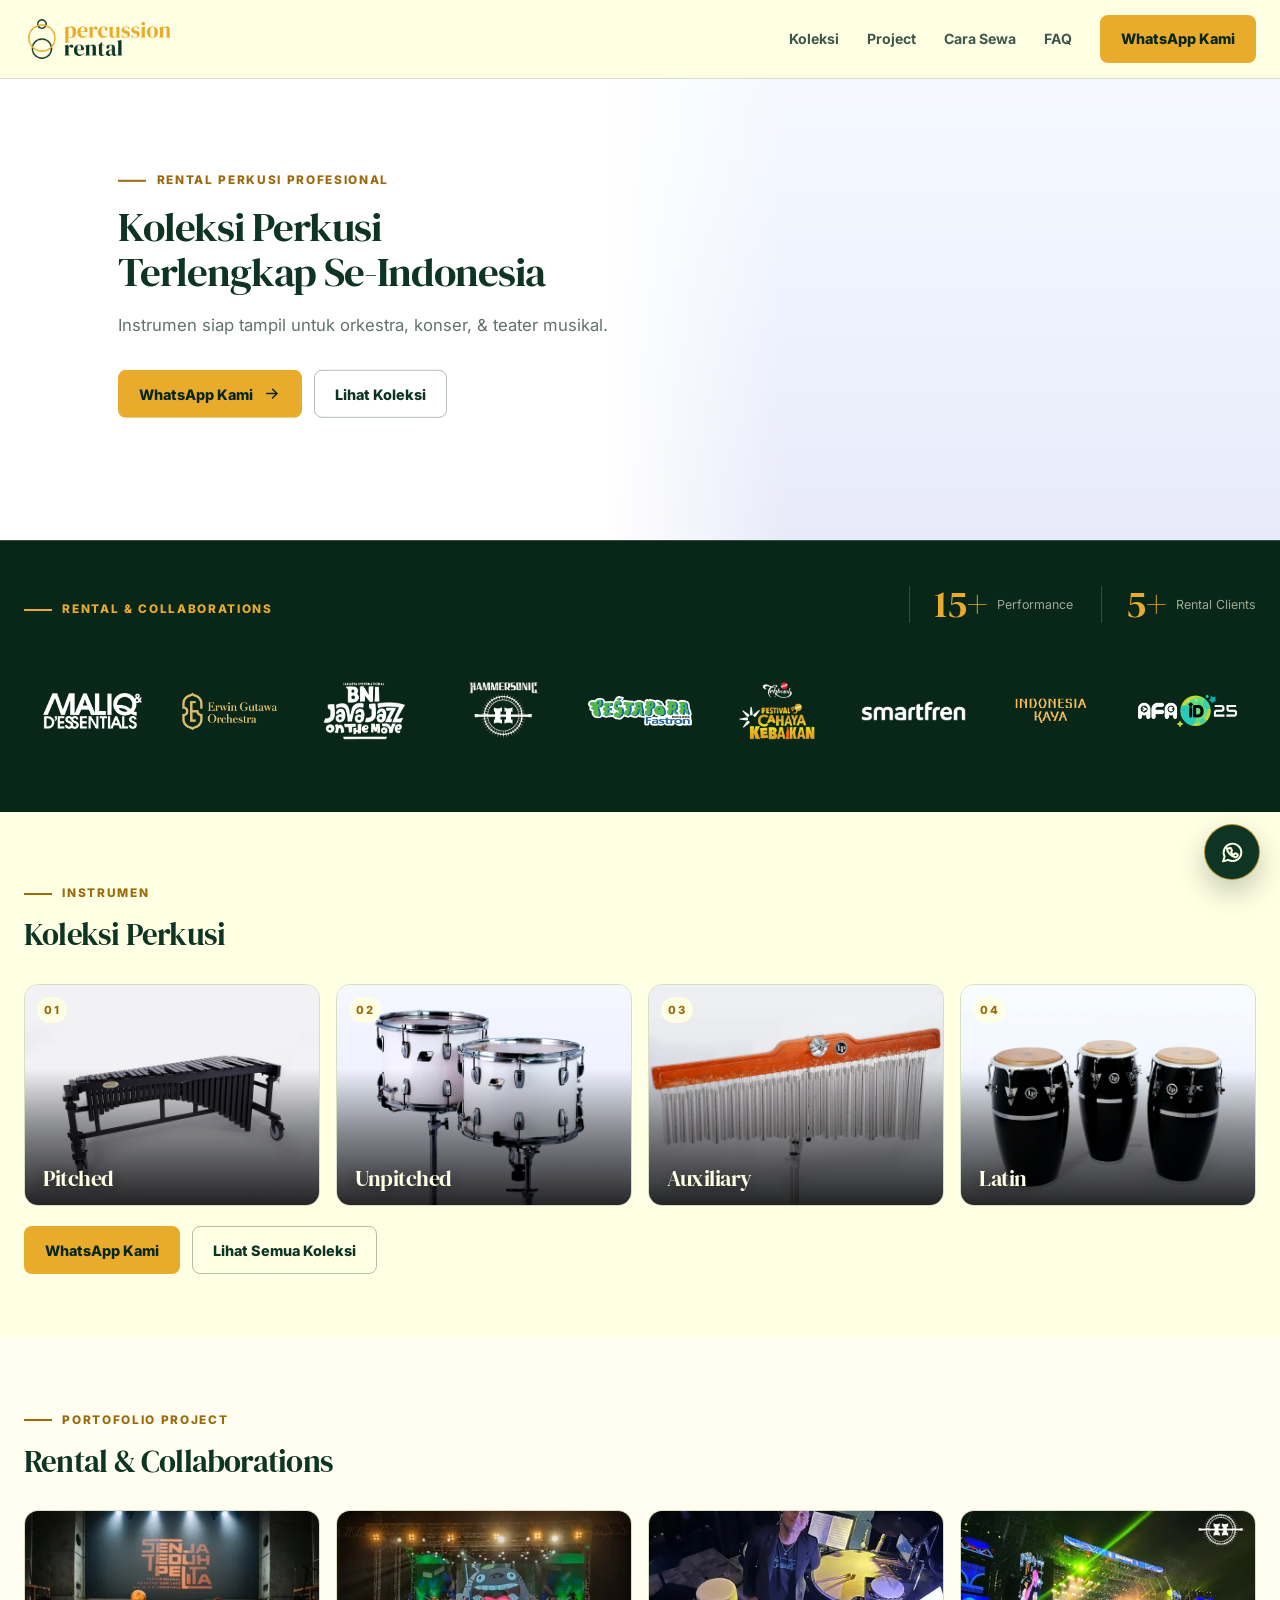
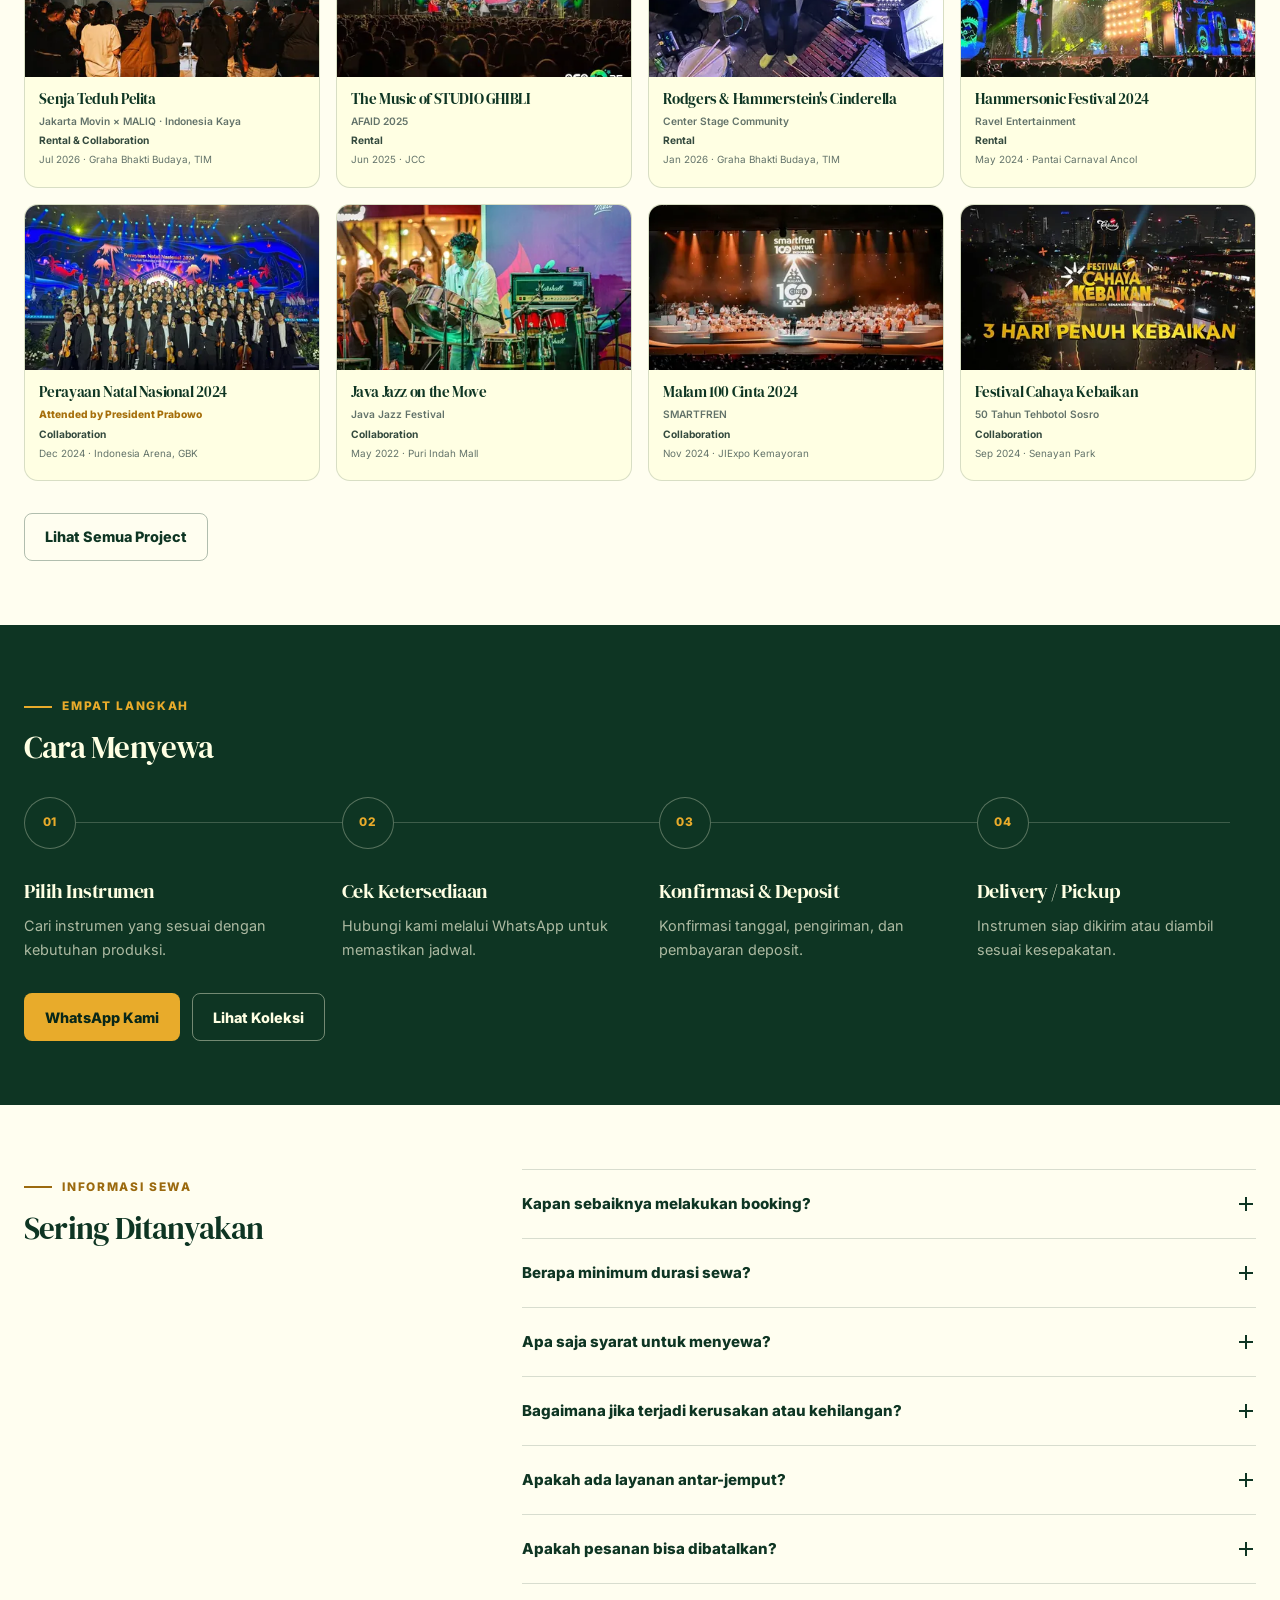
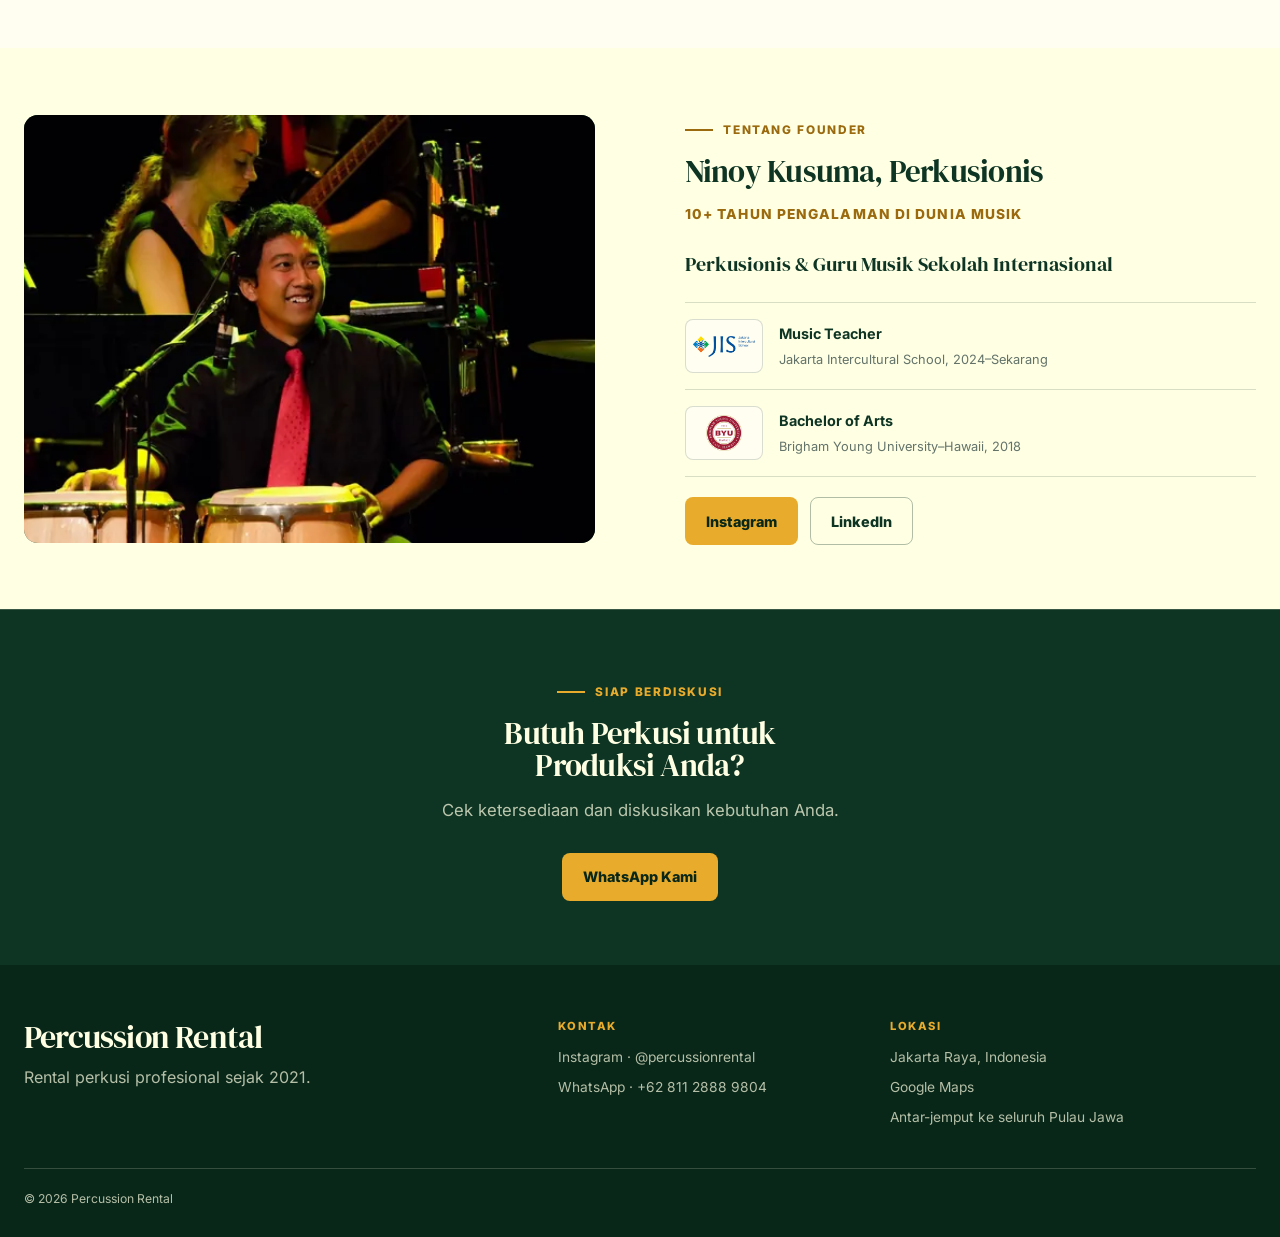
==== commit a642d732: "Center the hero drums, version CSS/JS links, round font weights - Desktop hero: the drums (soft-edge" ====
--- a/index.html
+++ b/index.html
@@ -19,7 +19,7 @@
   <link rel="icon" type="image/png" href="assets/logo/percussion-rental-favicon-rounded.png">
   <link rel="preload" href="assets/fonts/inter-latin.woff2" as="font" type="font/woff2" crossorigin>
   <link rel="preload" href="assets/fonts/dm-serif-display-latin.woff2" as="font" type="font/woff2" crossorigin>
-  <link rel="stylesheet" href="assets/css/styles.css">
+  <link rel="stylesheet" href="assets/css/styles.css?v=2026112201">
 </head>
 <body class="home-page">
   <a class="skip-link" href="#main-content">Lewati ke konten utama</a>
@@ -72,7 +72,7 @@
         <figure class="hero-media">
           <picture>
             <source media="(max-width: 980px)" srcset="assets/images/hero-snare-drums-mobile-800.webp 800w, assets/images/hero-snare-drums-mobile-1200.webp 1200w, assets/images/hero-snare-drums-mobile-1600.webp 1600w" sizes="100vw" width="1600" height="1000">
-            <img src="assets/images/hero-snare-drums-2400.webp" srcset="assets/images/hero-snare-drums-1600.webp 1600w, assets/images/hero-snare-drums-2400.webp 2400w, assets/images/hero-snare-drums-3000.webp 3000w" sizes="100vw" alt="Dua snare drum putih di atas stand" width="3000" height="1000" fetchpriority="high" decoding="async">
+            <img src="assets/images/hero-snare-drums-cut-900.webp" srcset="assets/images/hero-snare-drums-cut-600.webp 600w, assets/images/hero-snare-drums-cut-900.webp 900w, assets/images/hero-snare-drums-cut-1200.webp 1200w" sizes="480px" alt="Dua snare drum putih di atas stand" width="1200" height="1092" fetchpriority="high" decoding="async">
           </picture>
         </figure>
       </div>
@@ -462,9 +462,9 @@
     </a>
   </aside>
 
-  <script src="assets/js/main.js"></script>
-  <script src="assets/js/project.js"></script>
-  <script src="assets/js/logo-projects.js"></script>
+  <script src="assets/js/main.js?v=2026112201"></script>
+  <script src="assets/js/project.js?v=2026112201"></script>
+  <script src="assets/js/logo-projects.js?v=2026112201"></script>
   <script type="application/ld+json">
     {
       "@context": "https://schema.org",
--- a/assets/css/styles.css
+++ b/assets/css/styles.css
@@ -438,10 +438,14 @@
 
 /* Hero */
 .hero {
+  /* where the headline block ends: container edge + copy padding + widest line (the subtitle) */
+  --hero-text-end: calc(max(1.5rem, (100vw - 1120px) / 2) + clamp(1.75rem, 3vw, 2.75rem) + clamp(29.3rem, 38.09vw, 32.8rem));
   position: relative;
   overflow: hidden;
   padding-block: 0;
-  background: #fff;
+  background:
+    linear-gradient(90deg, #fff 0, #fff var(--hero-text-end), rgba(255, 255, 255, 0) calc(var(--hero-text-end) + 14vw)),
+    linear-gradient(180deg, #f5f8ff 0%, #f3f7ff 16%, #edf1fd 58%, #e8eaf9 100%);
 }
 
 .hero-grid {
@@ -511,31 +515,31 @@
   display: none;
 }
 
+/* Drums sit centred in the space between the headline and the right edge, standing on the bottom */
 .hero-media {
+  position: absolute;
   z-index: 0;
   grid-area: 1 / 1;
-  width: 100%;
-  height: 100%;
+  inset: 0 0 0 var(--hero-text-end);
+  display: flex;
   min-width: 0;
   margin: 0;
+  align-items: flex-end;
+  justify-content: center;
   overflow: hidden;
-  aspect-ratio: auto;
   border: 0;
   border-radius: inherit;
-  background: #fff;
 }
 
 .hero-media picture {
   display: block;
-  width: 100%;
+  height: 84%;
+}
+
+.hero-media img {
+  width: auto;
+  max-width: none;
   height: 100%;
-}
-
-.hero-media img {
-  width: 100%;
-  height: 100%;
-  object-fit: cover;
-  object-position: 85% 45%;
 }
 
 /* Credibility */
@@ -1024,7 +1028,7 @@
   color: var(--primary);
   cursor: pointer;
   font-size: 0.94rem;
-  font-weight: 750;
+  font-weight: 800;
   line-height: 1.45;
   list-style: none;
 }
@@ -1473,7 +1477,7 @@
 .project-dialog-context {
   color: var(--muted);
   font-size: 0.86rem;
-  font-weight: 650;
+  font-weight: 700;
 }
 
 .project-dialog-role {
@@ -1763,15 +1767,28 @@
     transform: none;
   }
 
+  .hero {
+    background: #fff;
+  }
+
   .hero-media {
+    position: static;
+    display: block;
     grid-area: 2 / 1;
     height: auto;
   }
 
+  .hero-media picture {
+    width: 100%;
+    height: auto;
+  }
+
   .hero-media img {
+    width: 100%;
     height: auto;
     max-height: 420px;
     aspect-ratio: 8 / 5;
+    object-fit: cover;
     object-position: 50% 100%;
   }
 
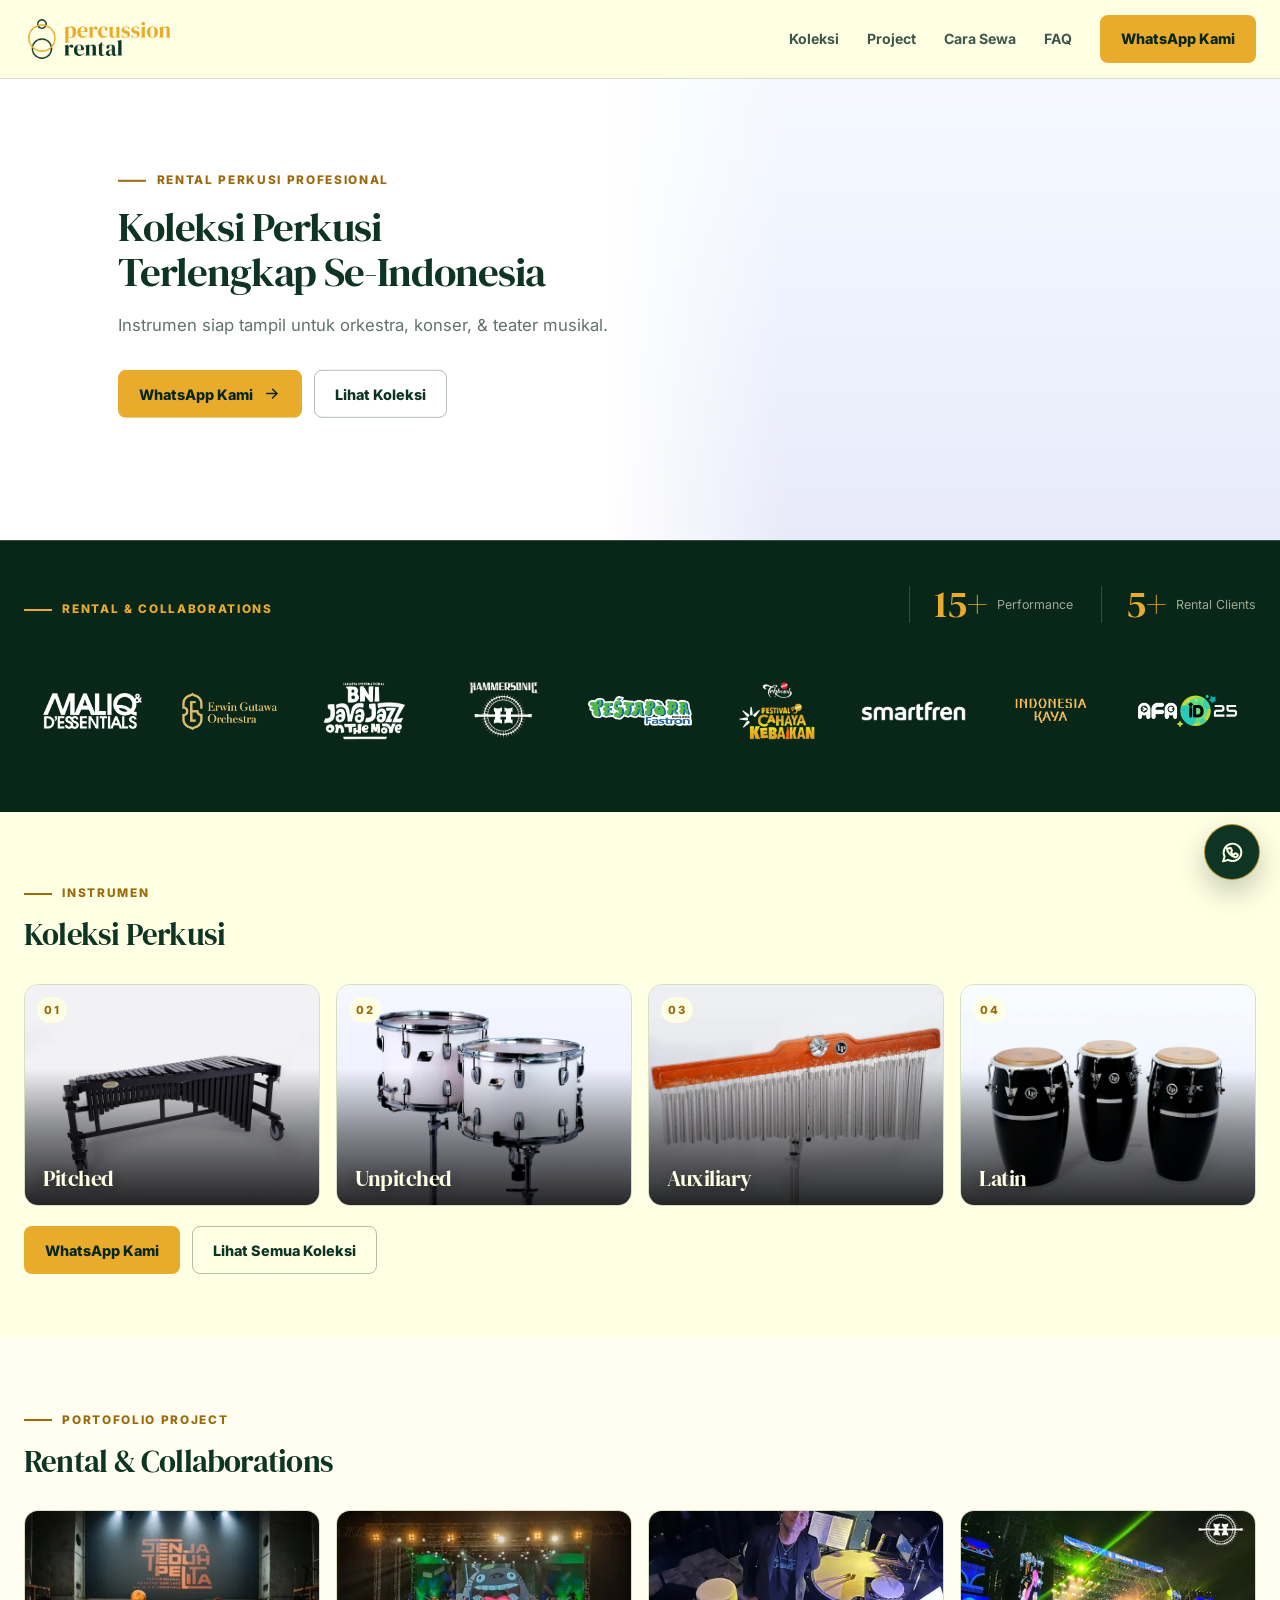
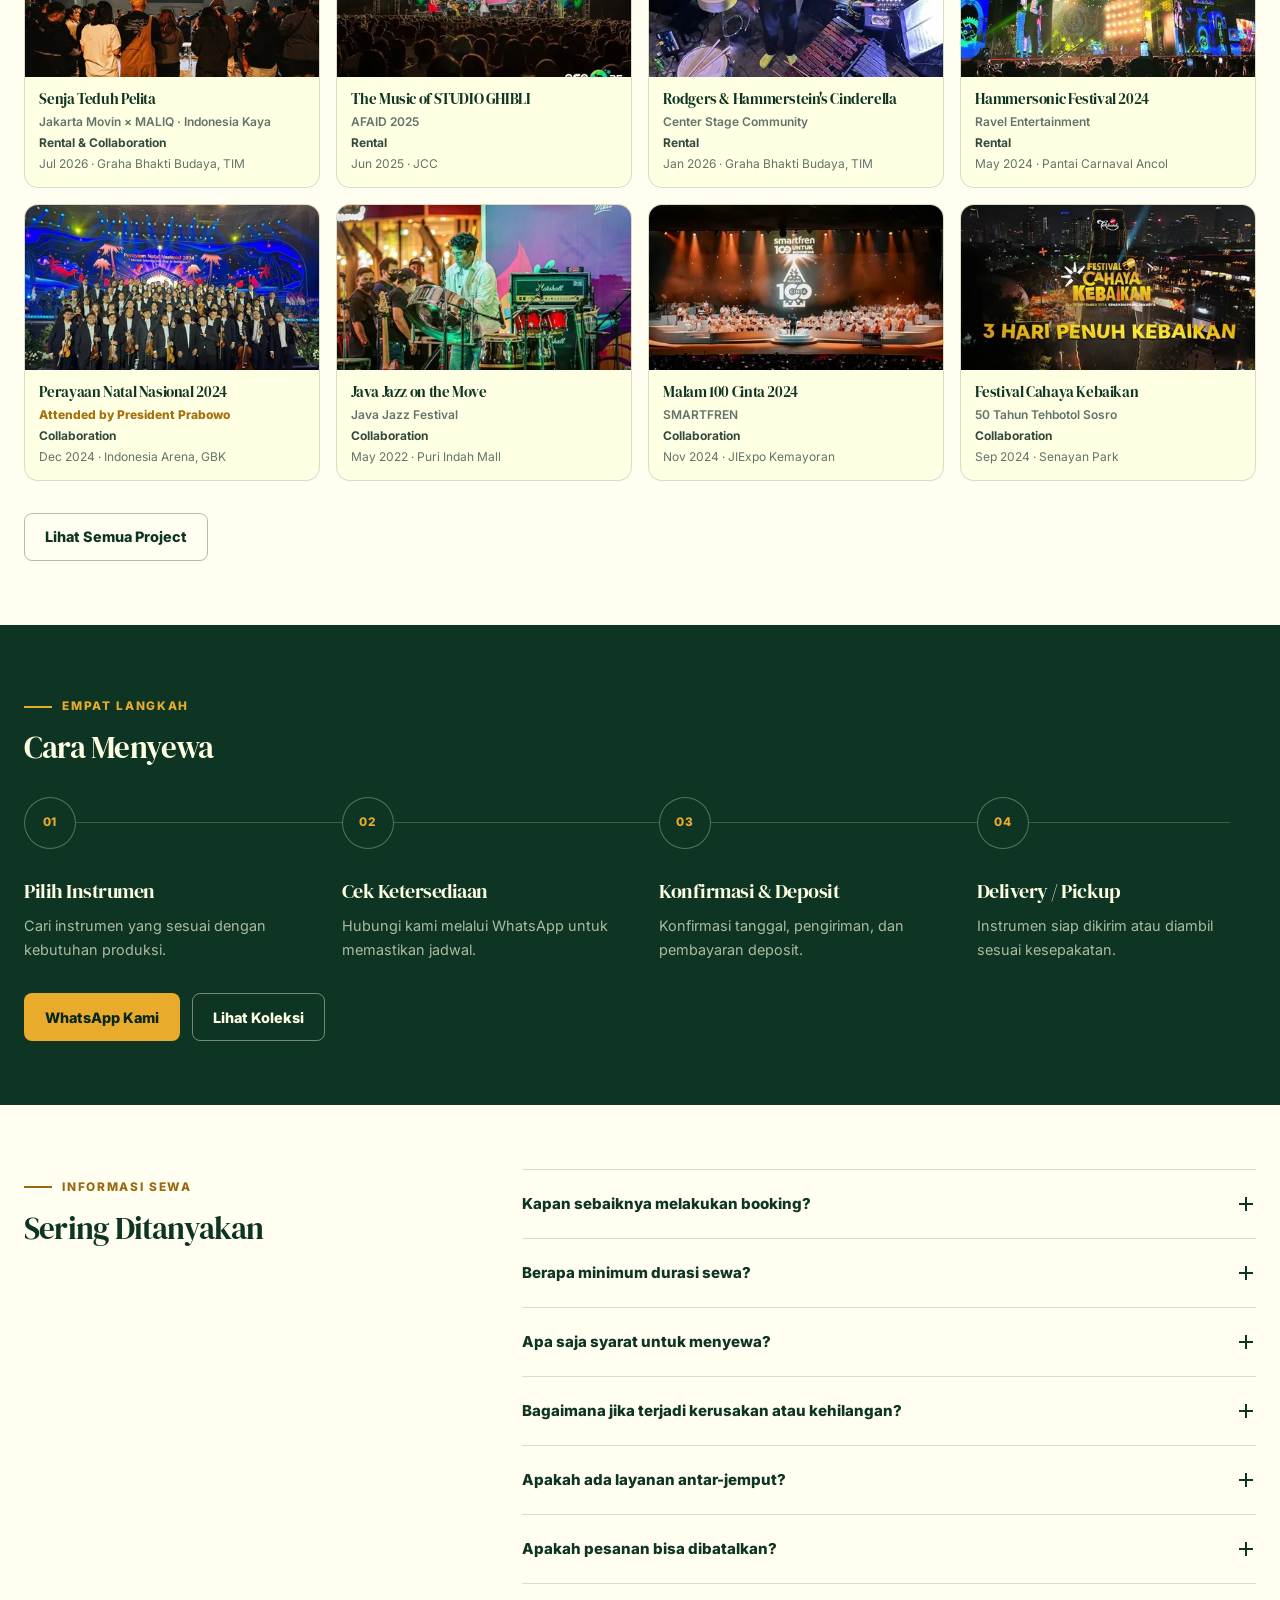
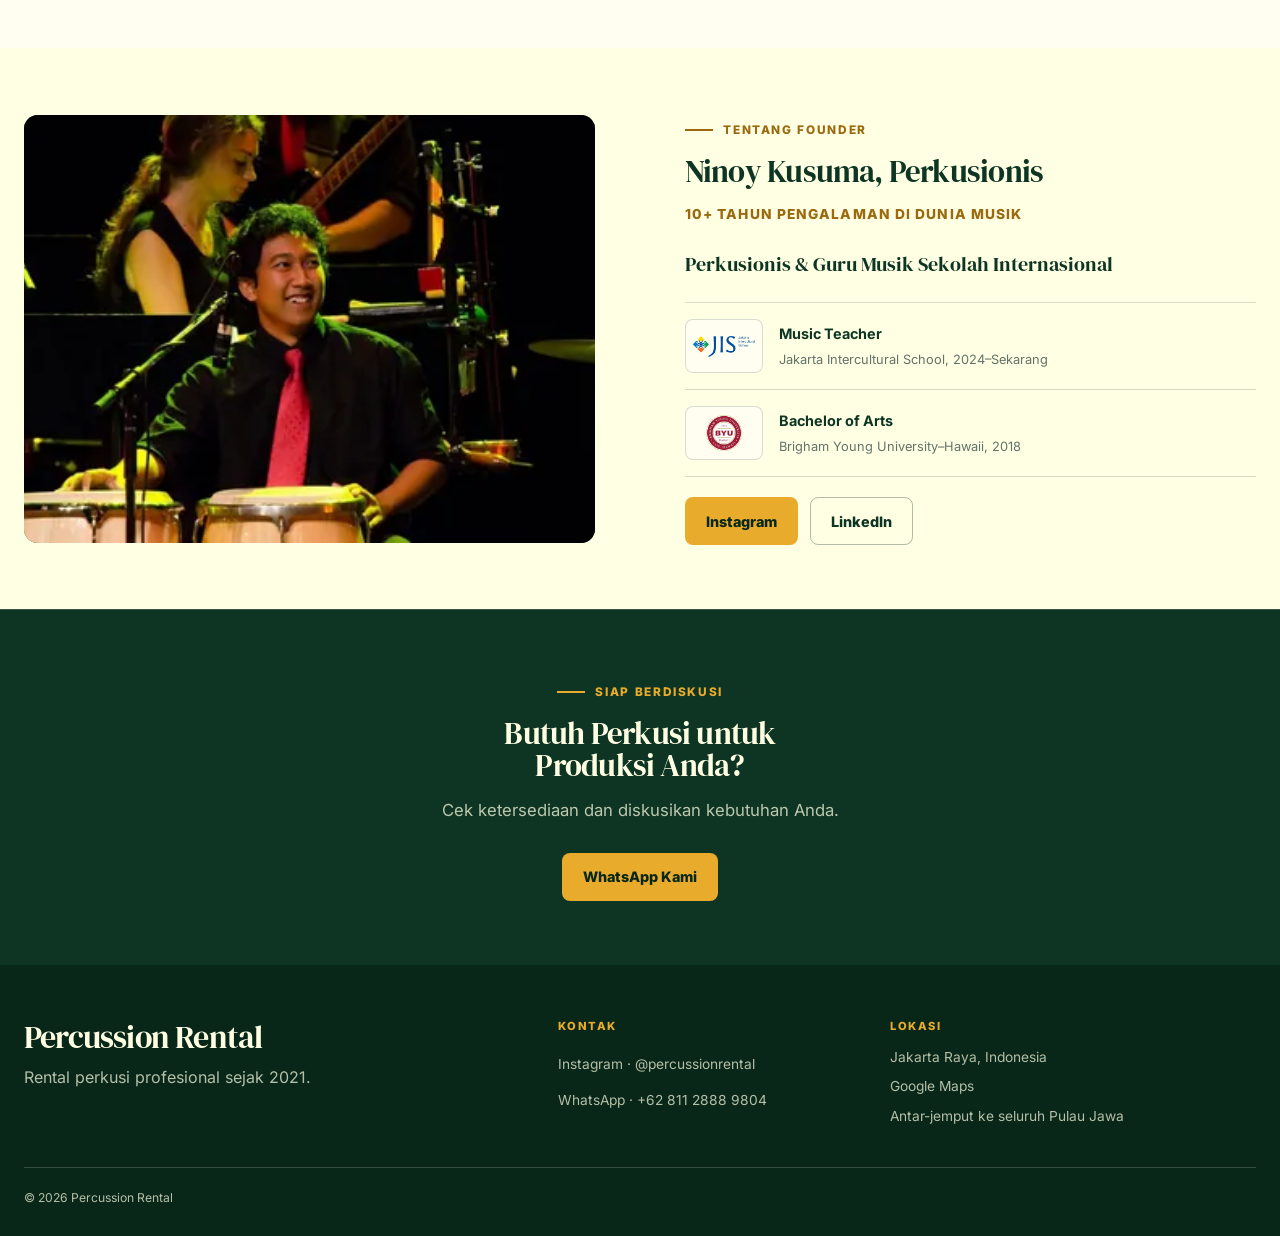
==== commit e0a29c0c: "Readable card text, no cut-off names, small-screen fixes - Card titles, clients, roles and dates wra" ====
--- a/index.html
+++ b/index.html
@@ -19,7 +19,7 @@
   <link rel="icon" type="image/png" href="assets/logo/percussion-rental-favicon-rounded.png">
   <link rel="preload" href="assets/fonts/inter-latin.woff2" as="font" type="font/woff2" crossorigin>
   <link rel="preload" href="assets/fonts/dm-serif-display-latin.woff2" as="font" type="font/woff2" crossorigin>
-  <link rel="stylesheet" href="assets/css/styles.css?v=2026112201">
+  <link rel="stylesheet" href="assets/css/styles.css?v=2026112202">
 </head>
 <body class="home-page">
   <a class="skip-link" href="#main-content">Lewati ke konten utama</a>
@@ -338,7 +338,7 @@
           </details>
           <details class="faq-item">
             <summary class="faq-question">Apa saja syarat untuk menyewa?<span class="faq-icon" aria-hidden="true"></span></summary>
-            <div class="faq-answer"><p>Untuk menyewa, Anda perlu menyerahkan KTP sebagai jaminan identitas dan membayar deposit sebesar Rp500.000–Rp1.000.000, tergantung instrumen yang disewa. Deposit akan dikembalikan setelah instrumen diterima kembali dalam kondisi baik.</p></div>
+            <div class="faq-answer"><p>Untuk menyewa, Anda perlu menyerahkan KTP sebagai jaminan identitas dan membayar deposit sebesar <span class="nowrap">Rp500.000–Rp1.000.000</span>, tergantung instrumen yang disewa. Deposit akan dikembalikan setelah instrumen diterima kembali dalam kondisi baik.</p></div>
           </details>
           <details class="faq-item">
             <summary class="faq-question">Bagaimana jika terjadi kerusakan atau kehilangan?<span class="faq-icon" aria-hidden="true"></span></summary>
@@ -375,7 +375,7 @@
             </li>
             <li class="credential">
               <span class="credential-logo"><img class="credential-seal" src="assets/logo/byu-hawaii-logo.webp" alt="" width="480" height="480" loading="lazy"></span>
-              <span><strong>Bachelor of Arts</strong><small>Brigham Young University–Hawaii, 2018</small></span>
+              <span><strong>Bachelor of Arts</strong><small>Brigham Young <span class="nowrap">University–Hawaii</span>, 2018</small></span>
             </li>
           </ul>
 
@@ -462,9 +462,9 @@
     </a>
   </aside>
 
-  <script src="assets/js/main.js?v=2026112201"></script>
-  <script src="assets/js/project.js?v=2026112201"></script>
-  <script src="assets/js/logo-projects.js?v=2026112201"></script>
+  <script src="assets/js/main.js?v=2026112202"></script>
+  <script src="assets/js/project.js?v=2026112202"></script>
+  <script src="assets/js/logo-projects.js?v=2026112202"></script>
   <script type="application/ld+json">
     {
       "@context": "https://schema.org",
--- a/assets/css/styles.css
+++ b/assets/css/styles.css
@@ -2561,3 +2561,169 @@
     animation-iteration-count: 1 !important;
   }
 }
+
+/* ---------- Readability and small-screen fixes ---------- */
+
+/* Card text wraps onto the next line instead of being cut off with "…" */
+.project-track .project-card h3,
+.project-track .project-context,
+.project-track .project-role,
+.project-track .project-date,
+.project-grid .project-card h2,
+.project-grid .project-context,
+.project-grid .project-role,
+.project-grid .project-date,
+.item-card h2,
+.item-card h3,
+.item-meta {
+  overflow: visible;
+  text-overflow: clip;
+  white-space: normal;
+}
+
+.project-card-body {
+  height: auto;
+  min-height: 110px;
+}
+
+/* Smallest card text stays readable */
+.project-track .project-context,
+.project-track .project-role,
+.project-track .project-date,
+.project-grid .project-context,
+.project-grid .project-role,
+.project-grid .project-date {
+  font-size: 0.75rem;
+  line-height: 1.4;
+}
+
+.item-meta,
+.item-price {
+  font-size: 0.75rem;
+}
+
+.nowrap {
+  white-space: nowrap;
+}
+
+/* Footer links: taller tap areas, same look */
+.footer-links {
+  gap: 0;
+}
+
+.footer-links a {
+  display: flex;
+  min-height: 2.25rem;
+  align-items: center;
+}
+
+@media (min-width: 981px) and (max-width: 1199px) {
+  .project-track .project-context,
+  .project-track .project-role,
+  .project-track .project-date {
+    font-size: 0.72rem;
+  }
+}
+
+@media (max-width: 680px) {
+  .eyebrow {
+    font-size: 0.7rem;
+  }
+
+  .number-item dt {
+    font-size: 0.7rem;
+  }
+
+  .project-row .project-card h3,
+  .project-grid .project-card h2 {
+    font-size: 0.84rem;
+  }
+
+  .project-row .project-context,
+  .project-row .project-role,
+  .project-row .project-date,
+  .project-grid .project-context,
+  .project-grid .project-role,
+  .project-grid .project-date {
+    font-size: 0.72rem;
+    line-height: 1.35;
+  }
+
+  .catalog-grid .item-card h3 {
+    font-size: 0.9rem;
+  }
+
+  .item-meta,
+  .item-price {
+    font-size: 0.72rem;
+  }
+}
+
+@media (max-width: 430px) {
+  .project-row .project-card-body {
+    height: auto;
+    min-height: 96px;
+    flex: 1 0 auto;
+  }
+
+  .project-row .project-card h3,
+  .project-grid .project-card h2 {
+    font-size: 0.82rem;
+  }
+
+  .project-row .project-context,
+  .project-row .project-role,
+  .project-row .project-date,
+  .project-grid .project-context,
+  .project-grid .project-role,
+  .project-grid .project-date {
+    font-size: 0.69rem;
+    line-height: 1.3;
+  }
+
+  .item-card h2,
+  .item-card h3 {
+    font-size: 0.88rem;
+    white-space: normal;
+  }
+
+  .item-meta,
+  .item-price {
+    font-size: 0.69rem;
+  }
+}
+
+/* Smallest phones: hero spans the full width and the title fits */
+@media (max-width: 350px) {
+  .hero-grid {
+    width: 100vw;
+  }
+
+  .hero h1 {
+    font-size: 1.45rem;
+  }
+}
+
+/* Phones turned sideways: popup photo beside the text so everything fits */
+@media (orientation: landscape) and (max-height: 520px) {
+  .project-dialog {
+    width: min(46rem, calc(100% - 2rem));
+  }
+
+  .project-dialog-panel {
+    display: grid;
+    grid-template-columns: minmax(0, 1fr) minmax(0, 1fr);
+    align-items: center;
+  }
+
+  .project-dialog-media,
+  .catalog-dialog .project-dialog-media {
+    height: 100%;
+    max-height: calc(100dvh - 2rem);
+    aspect-ratio: auto;
+  }
+
+  .project-dialog-body {
+    padding: 1rem 3.5rem 1rem 1.25rem;
+  }
+}
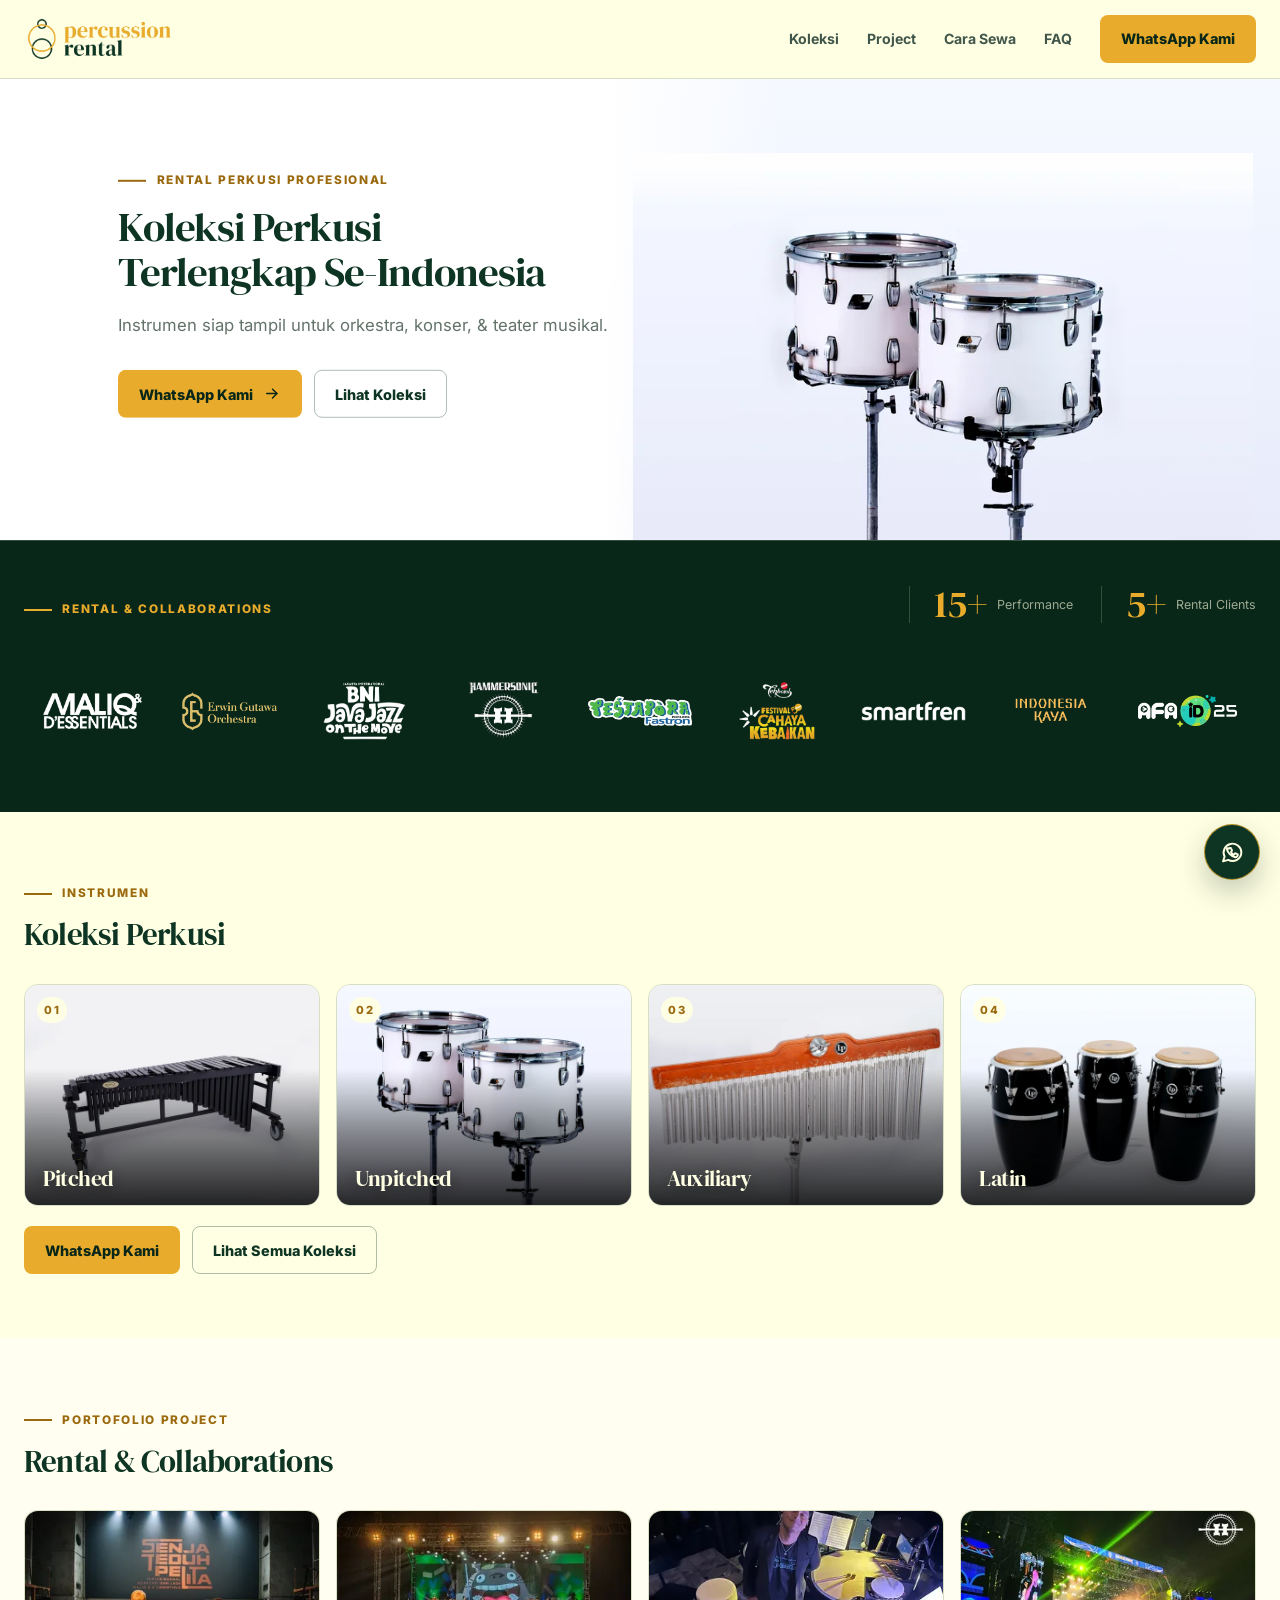
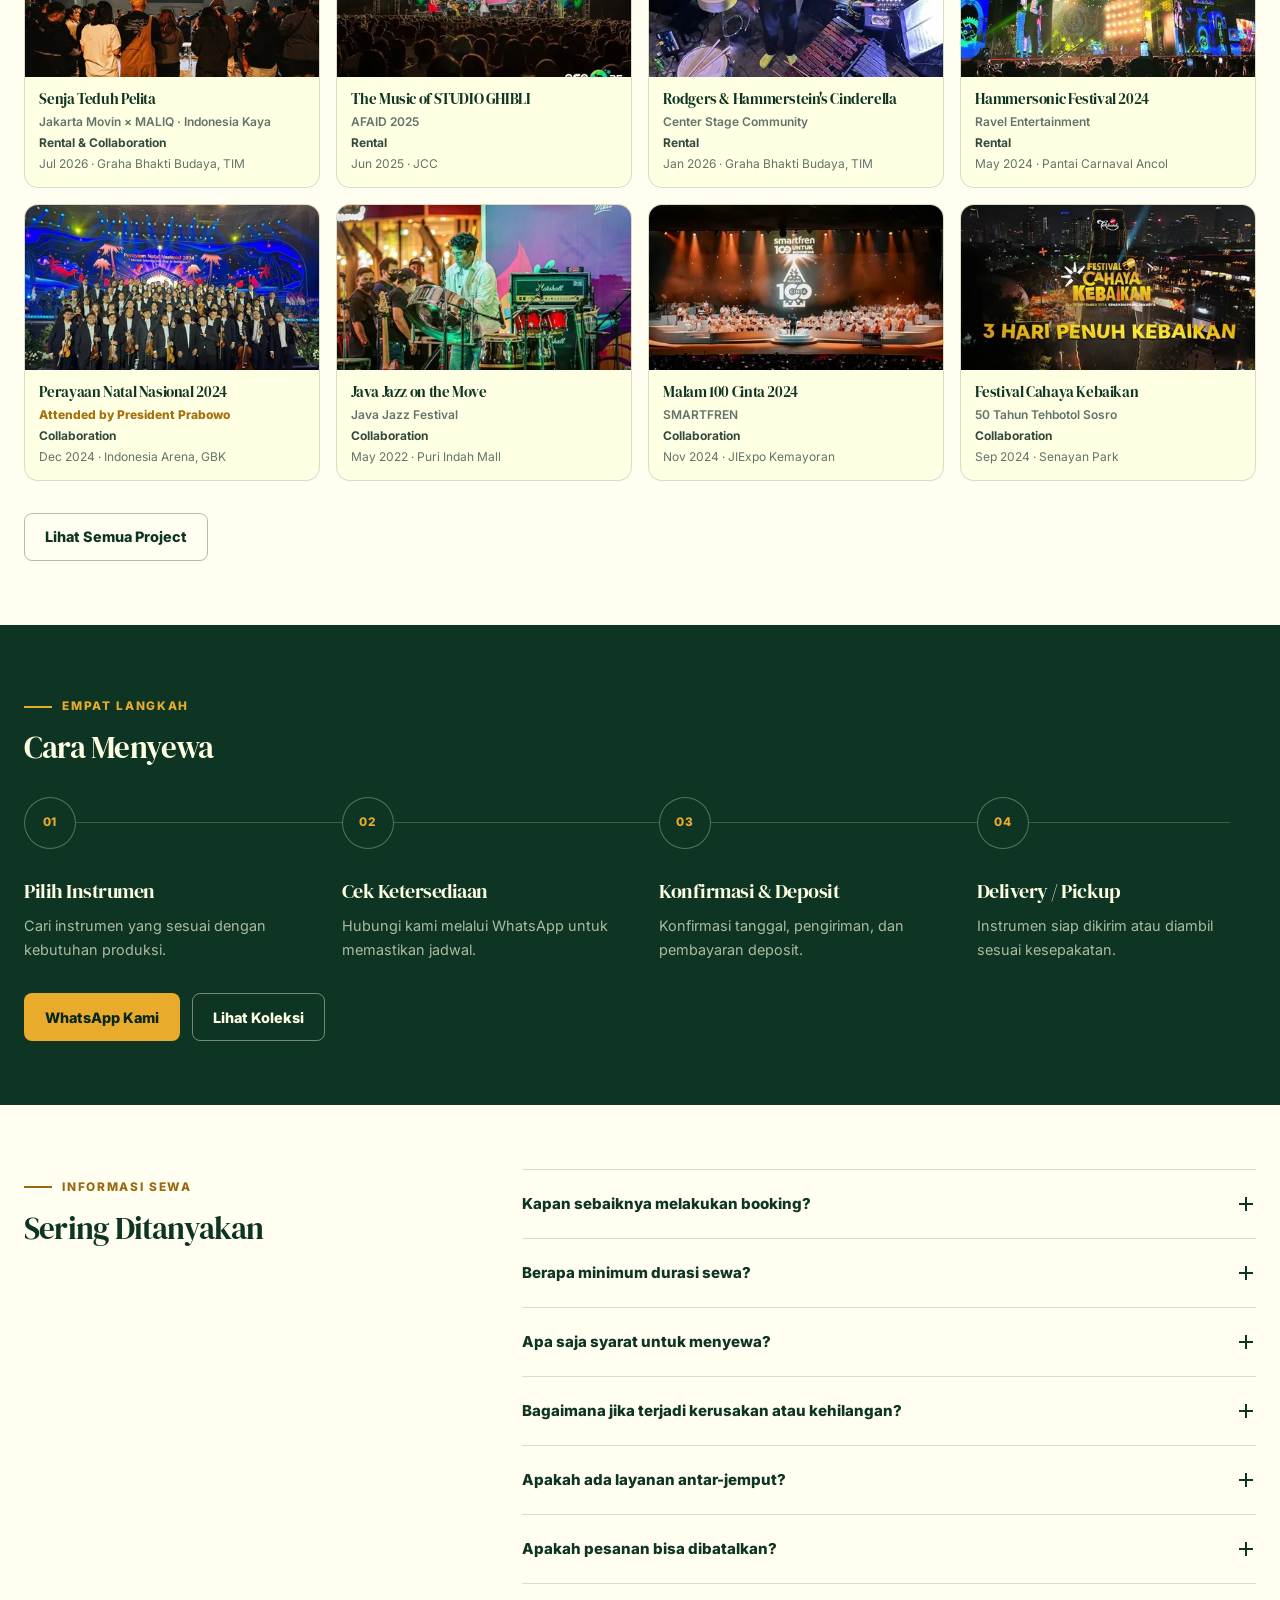
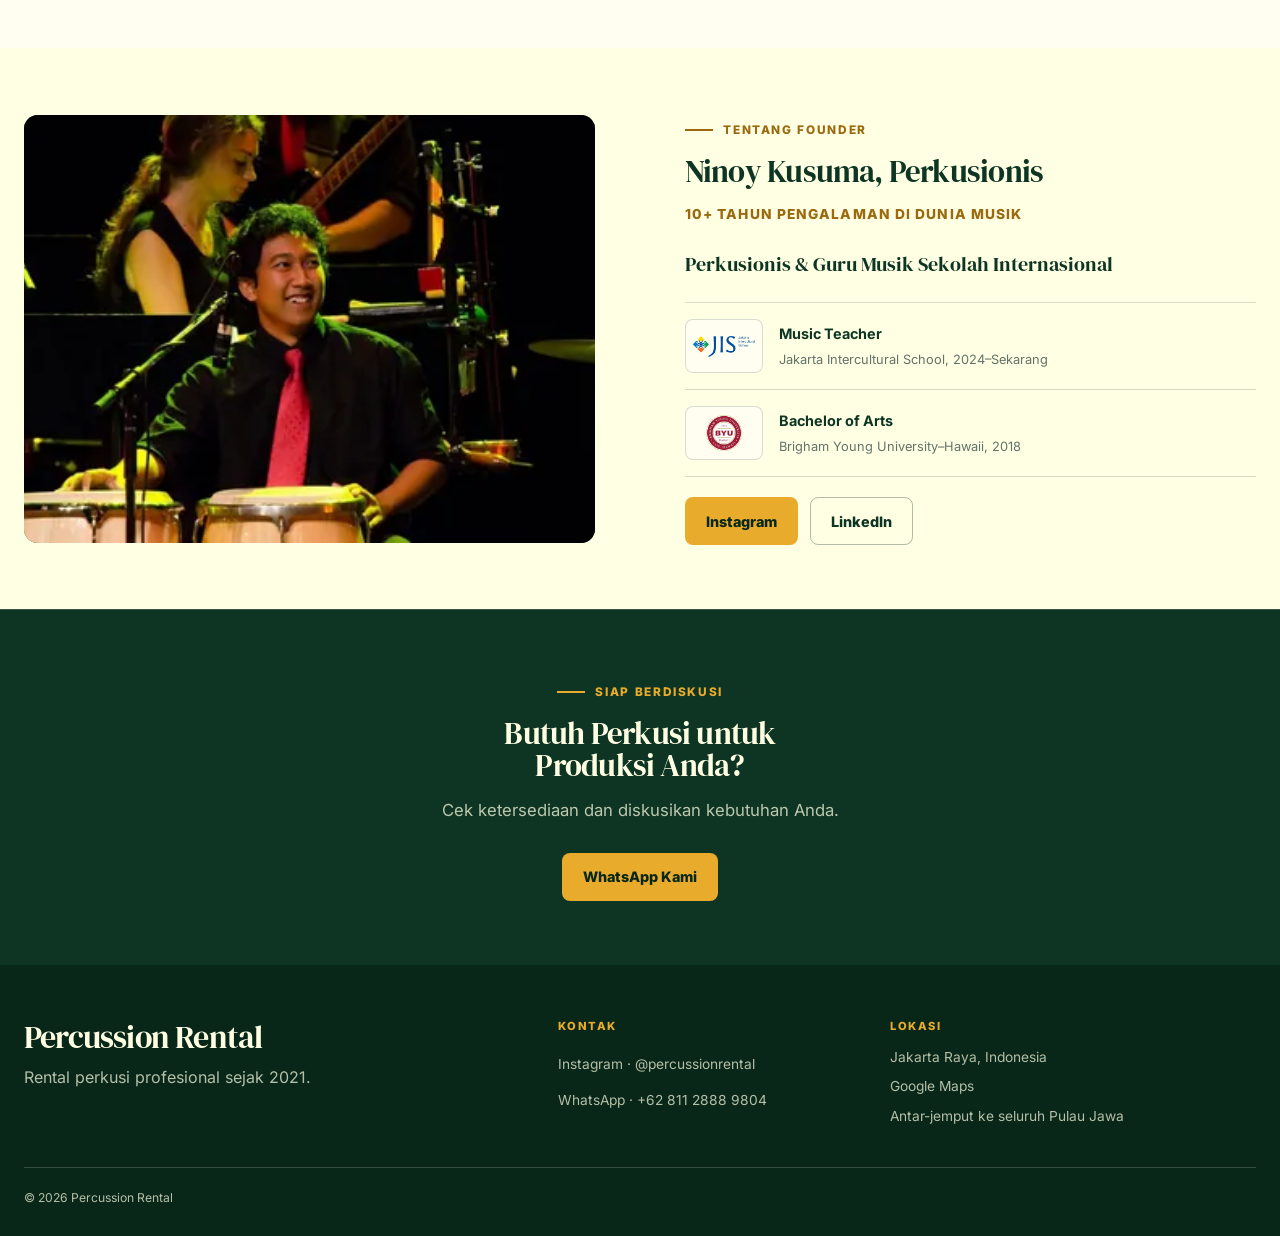
==== commit cbbef06b: "Build the "Lihat sumber" link only when a popup opens An empty placeholder link in the closed popups" ====
--- a/index.html
+++ b/index.html
@@ -19,7 +19,7 @@
   <link rel="icon" type="image/png" href="assets/logo/percussion-rental-favicon-rounded.png">
   <link rel="preload" href="assets/fonts/inter-latin.woff2" as="font" type="font/woff2" crossorigin>
   <link rel="preload" href="assets/fonts/dm-serif-display-latin.woff2" as="font" type="font/woff2" crossorigin>
-  <link rel="stylesheet" href="assets/css/styles.css?v=2026112202">
+  <link rel="stylesheet" href="assets/css/styles.css?v=2026112204">
 </head>
 <body class="home-page">
   <a class="skip-link" href="#main-content">Lewati ke konten utama</a>
@@ -156,7 +156,7 @@
           <div class="project-track" aria-label="Daftar project pilihan">
             <div class="project-row-shell">
             <div class="project-row" id="project-track-rental" data-scroll-track tabindex="0" aria-label="Project rental pilihan yang dapat digeser">
-            <article class="project-card">
+            <article class="project-card" data-source="https://indonesiakaya.com/agenda-budaya/musikal-senja-teduh-pelita-hadirkan-petualangan-emosional-masa-depan-bumi/">
               <div class="project-card-media"><img src="assets/images/senja-teduh-pelita-2026.webp" srcset="assets/images/senja-teduh-pelita-2026-400.webp 400w, assets/images/senja-teduh-pelita-2026-600.webp 600w, assets/images/senja-teduh-pelita-2026-800.webp 800w, assets/images/senja-teduh-pelita-2026.webp 1600w" sizes="(min-width: 1290px) 298px, (min-width: 981px) calc((100vw - 96px) / 4), (min-width: 681px) calc((100vw - 64px) / 2), (min-width: 431px) 178px, 156px" alt="Panggung teater musikal Senja Teduh Pelita di Graha Bhakti Budaya" loading="lazy"></div>
               <div class="project-card-body">
                 <h3>Senja Teduh Pelita</h3>
@@ -166,7 +166,7 @@
               </div>
             </article>
 
-            <article class="project-card">
+            <article class="project-card" data-source="https://animefestival.asia/afaid25/concert/">
               <div class="project-card-media"><img src="assets/images/the-music-of-studio-ghibli-afaid-2025.webp" srcset="assets/images/the-music-of-studio-ghibli-afaid-2025-400.webp 400w, assets/images/the-music-of-studio-ghibli-afaid-2025-600.webp 600w, assets/images/the-music-of-studio-ghibli-afaid-2025.webp 678w" sizes="(min-width: 1290px) 298px, (min-width: 981px) calc((100vw - 96px) / 4), (min-width: 681px) calc((100vw - 64px) / 2), (min-width: 431px) 178px, 156px" alt="Konser The Music of Studio Ghibli di AFAID 2025" width="678" height="452" loading="lazy" decoding="async"></div>
               <div class="project-card-body">
                 <h3 class="project-title-wrap" data-force-wrap>The Music of STUDIO GHIBLI</h3>
@@ -176,7 +176,7 @@
               </div>
             </article>
 
-            <article class="project-card">
+            <article class="project-card" data-source="https://ekraf.go.id/news-en/vice-minister-of-creative-economy-applauds-rodgers-hammersteins-cinderella-as-international-standard-musical-theatre">
               <div class="project-card-media"><img src="assets/images/rodgers-hammerstein-cinderella.webp" srcset="assets/images/rodgers-hammerstein-cinderella-400.webp 400w, assets/images/rodgers-hammerstein-cinderella-600.webp 600w, assets/images/rodgers-hammerstein-cinderella-800.webp 800w, assets/images/rodgers-hammerstein-cinderella.webp 960w" sizes="(min-width: 1290px) 298px, (min-width: 981px) calc((100vw - 96px) / 4), (min-width: 681px) calc((100vw - 64px) / 2), (min-width: 431px) 178px, 156px" alt="Produksi Rodgers &amp; Hammerstein's Cinderella" loading="lazy"></div>
               <div class="project-card-body">
                 <h3>Rodgers &amp; Hammerstein's Cinderella</h3>
@@ -186,7 +186,7 @@
               </div>
             </article>
 
-            <article class="project-card">
+            <article class="project-card" data-source="https://www.detik.com/pop/music/d-7326622/wadah-besar-hajatan-musik-cadas-hammersonic-2024-buat-penonton-berkesan">
               <div class="project-card-media"><img src="assets/images/hammersonic-festival-2024.webp" srcset="assets/images/hammersonic-festival-2024-400.webp 400w, assets/images/hammersonic-festival-2024-600.webp 600w, assets/images/hammersonic-festival-2024-800.webp 800w, assets/images/hammersonic-festival-2024.webp 1280w" sizes="(min-width: 1290px) 298px, (min-width: 981px) calc((100vw - 96px) / 4), (min-width: 681px) calc((100vw - 64px) / 2), (min-width: 431px) 178px, 156px" alt="Panggung Hammersonic Festival 2024" loading="lazy"></div>
               <div class="project-card-body">
                 <h3>Hammersonic Festival 2024</h3>
@@ -205,7 +205,7 @@
             <div class="project-row-shell">
             <div class="project-row" id="project-track-performance" data-scroll-track tabindex="0" aria-label="Project performance pilihan yang dapat digeser">
 
-            <article class="project-card">
+            <article class="project-card" data-source="https://setkab.go.id/perayaan-natal-nasional-tahun-2024-di-indonesia-arena-senayan-jakarta-sabtu-28-desember-2024/">
               <div class="project-card-media"><img src="assets/images/perayaan-natal-nasional-2024.webp" srcset="assets/images/perayaan-natal-nasional-2024-400.webp 400w, assets/images/perayaan-natal-nasional-2024-600.webp 600w, assets/images/perayaan-natal-nasional-2024-800.webp 800w, assets/images/perayaan-natal-nasional-2024.webp 1280w" sizes="(min-width: 1290px) 298px, (min-width: 981px) calc((100vw - 96px) / 4), (min-width: 681px) calc((100vw - 64px) / 2), (min-width: 431px) 178px, 156px" alt="Penampilan Perayaan Natal Nasional 2024 di Indonesia Arena" loading="lazy"></div>
               <div class="project-card-body">
                 <h3>Perayaan Natal Nasional 2024</h3>
@@ -215,7 +215,7 @@
               </div>
             </article>
 
-            <article class="project-card">
+            <article class="project-card" data-source="https://puriindahmall.co.id/news/java-jazz-on-the-move">
               <div class="project-card-media"><img src="assets/images/java-jazz-on-the-move-2022.webp" srcset="assets/images/java-jazz-on-the-move-2022-400.webp 400w, assets/images/java-jazz-on-the-move-2022-600.webp 600w, assets/images/java-jazz-on-the-move-2022-800.webp 800w, assets/images/java-jazz-on-the-move-2022.webp 1440w" sizes="(min-width: 1290px) 298px, (min-width: 981px) calc((100vw - 96px) / 4), (min-width: 681px) calc((100vw - 64px) / 2), (min-width: 431px) 178px, 156px" alt="Ninoy Kusuma tampil di Java Jazz on the Move" loading="lazy"></div>
               <div class="project-card-body">
                 <h3>Java Jazz on the Move</h3>
@@ -225,7 +225,7 @@
               </div>
             </article>
 
-            <article class="project-card">
+            <article class="project-card" data-source="https://koran-jakarta.com/2024-11-27/pertunjukkan-konser-malam-100-cinta">
               <div class="project-card-media"><img src="assets/images/smartfren-malam-100-cinta-2024.webp" srcset="assets/images/smartfren-malam-100-cinta-2024-400.webp 400w, assets/images/smartfren-malam-100-cinta-2024-600.webp 600w, assets/images/smartfren-malam-100-cinta-2024-800.webp 800w, assets/images/smartfren-malam-100-cinta-2024.webp 1280w" sizes="(min-width: 1290px) 298px, (min-width: 981px) calc((100vw - 96px) / 4), (min-width: 681px) calc((100vw - 64px) / 2), (min-width: 431px) 178px, 156px" alt="Penampilan Malam 100 Cinta 2024" loading="lazy"></div>
               <div class="project-card-body">
                 <h3>Malam 100 Cinta 2024</h3>
@@ -235,7 +235,7 @@
               </div>
             </article>
 
-            <article class="project-card">
+            <article class="project-card" data-source="https://www.tehbotolsosro.com/aktivitas/telusuri/berita/50-tahun-perjalanan-emas-tehbotol-sosro-menyebar-cahaya-kebaikan">
               <div class="project-card-media"><img src="assets/images/festival-cahaya-kebaikan-2024.webp" srcset="assets/images/festival-cahaya-kebaikan-2024-400.webp 400w, assets/images/festival-cahaya-kebaikan-2024-600.webp 600w, assets/images/festival-cahaya-kebaikan-2024-800.webp 800w, assets/images/festival-cahaya-kebaikan-2024.webp 1280w" sizes="(min-width: 1290px) 298px, (min-width: 981px) calc((100vw - 96px) / 4), (min-width: 681px) calc((100vw - 64px) / 2), (min-width: 431px) 178px, 156px" alt="Festival Cahaya Kebaikan di Senayan Park" loading="lazy"></div>
               <div class="project-card-body">
                 <h3>Festival Cahaya Kebaikan</h3>
@@ -410,6 +410,7 @@
         <p class="project-dialog-context"></p>
         <p class="project-dialog-role"></p>
         <p class="project-dialog-date"></p>
+        <p class="project-dialog-source-slot" hidden></p>
       </div>
     </div>
   </dialog>
@@ -425,6 +426,7 @@
         <p class="project-dialog-context"></p>
         <p class="project-dialog-role"></p>
         <p class="project-dialog-date"></p>
+        <p class="project-dialog-source-slot" hidden></p>
       </div>
     </div>
   </dialog>
@@ -462,9 +464,9 @@
     </a>
   </aside>
 
-  <script src="assets/js/main.js?v=2026112202"></script>
-  <script src="assets/js/project.js?v=2026112202"></script>
-  <script src="assets/js/logo-projects.js?v=2026112202"></script>
+  <script src="assets/js/main.js?v=2026112204"></script>
+  <script src="assets/js/project.js?v=2026112204"></script>
+  <script src="assets/js/logo-projects.js?v=2026112204"></script>
   <script type="application/ld+json">
     {
       "@context": "https://schema.org",
--- a/assets/css/styles.css
+++ b/assets/css/styles.css
@@ -2727,3 +2727,38 @@
     padding: 1rem 3.5rem 1rem 1.25rem;
   }
 }
+
+/* "Lihat sumber" link in project popups */
+.project-dialog-source {
+  display: inline-flex;
+  min-height: 2rem;
+  align-items: center;
+  gap: 0.3rem;
+  color: var(--primary);
+  font-size: 0.84rem;
+  font-weight: 700;
+  text-decoration: underline;
+  text-decoration-color: rgba(14, 53, 35, 0.35);
+  text-underline-offset: 0.2em;
+}
+
+.project-dialog-source:hover {
+  text-decoration-color: currentColor;
+}
+
+.project-dialog-source-slot {
+  margin: 0.6rem 0 0;
+}
+
+/* Swipe arrows sit on the edge between photo and text, as before the cards grew taller */
+@media (max-width: 680px) {
+  .mobile-scroll-cue {
+    top: calc(0.15rem + 101.25px);
+  }
+}
+
+@media (max-width: 430px) {
+  .mobile-scroll-cue {
+    top: calc(0.15rem + 88.9px);
+  }
+}
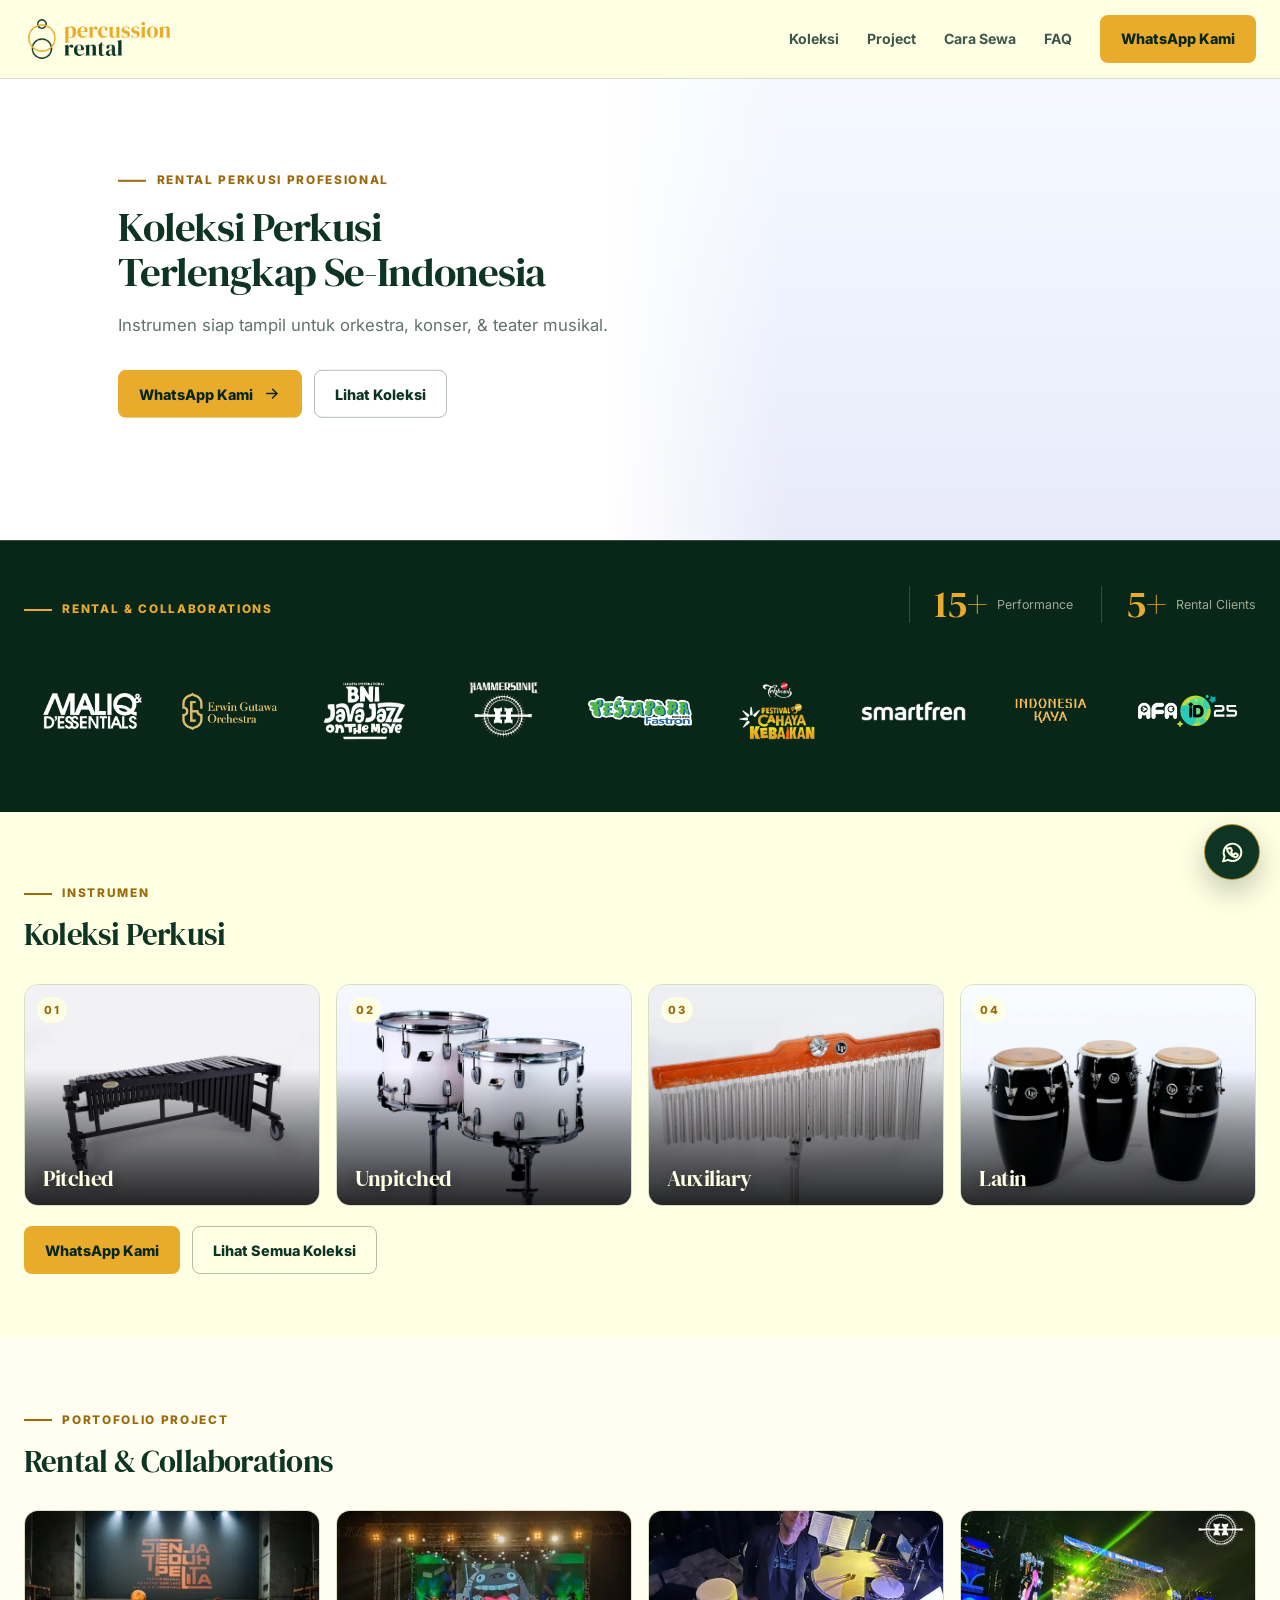
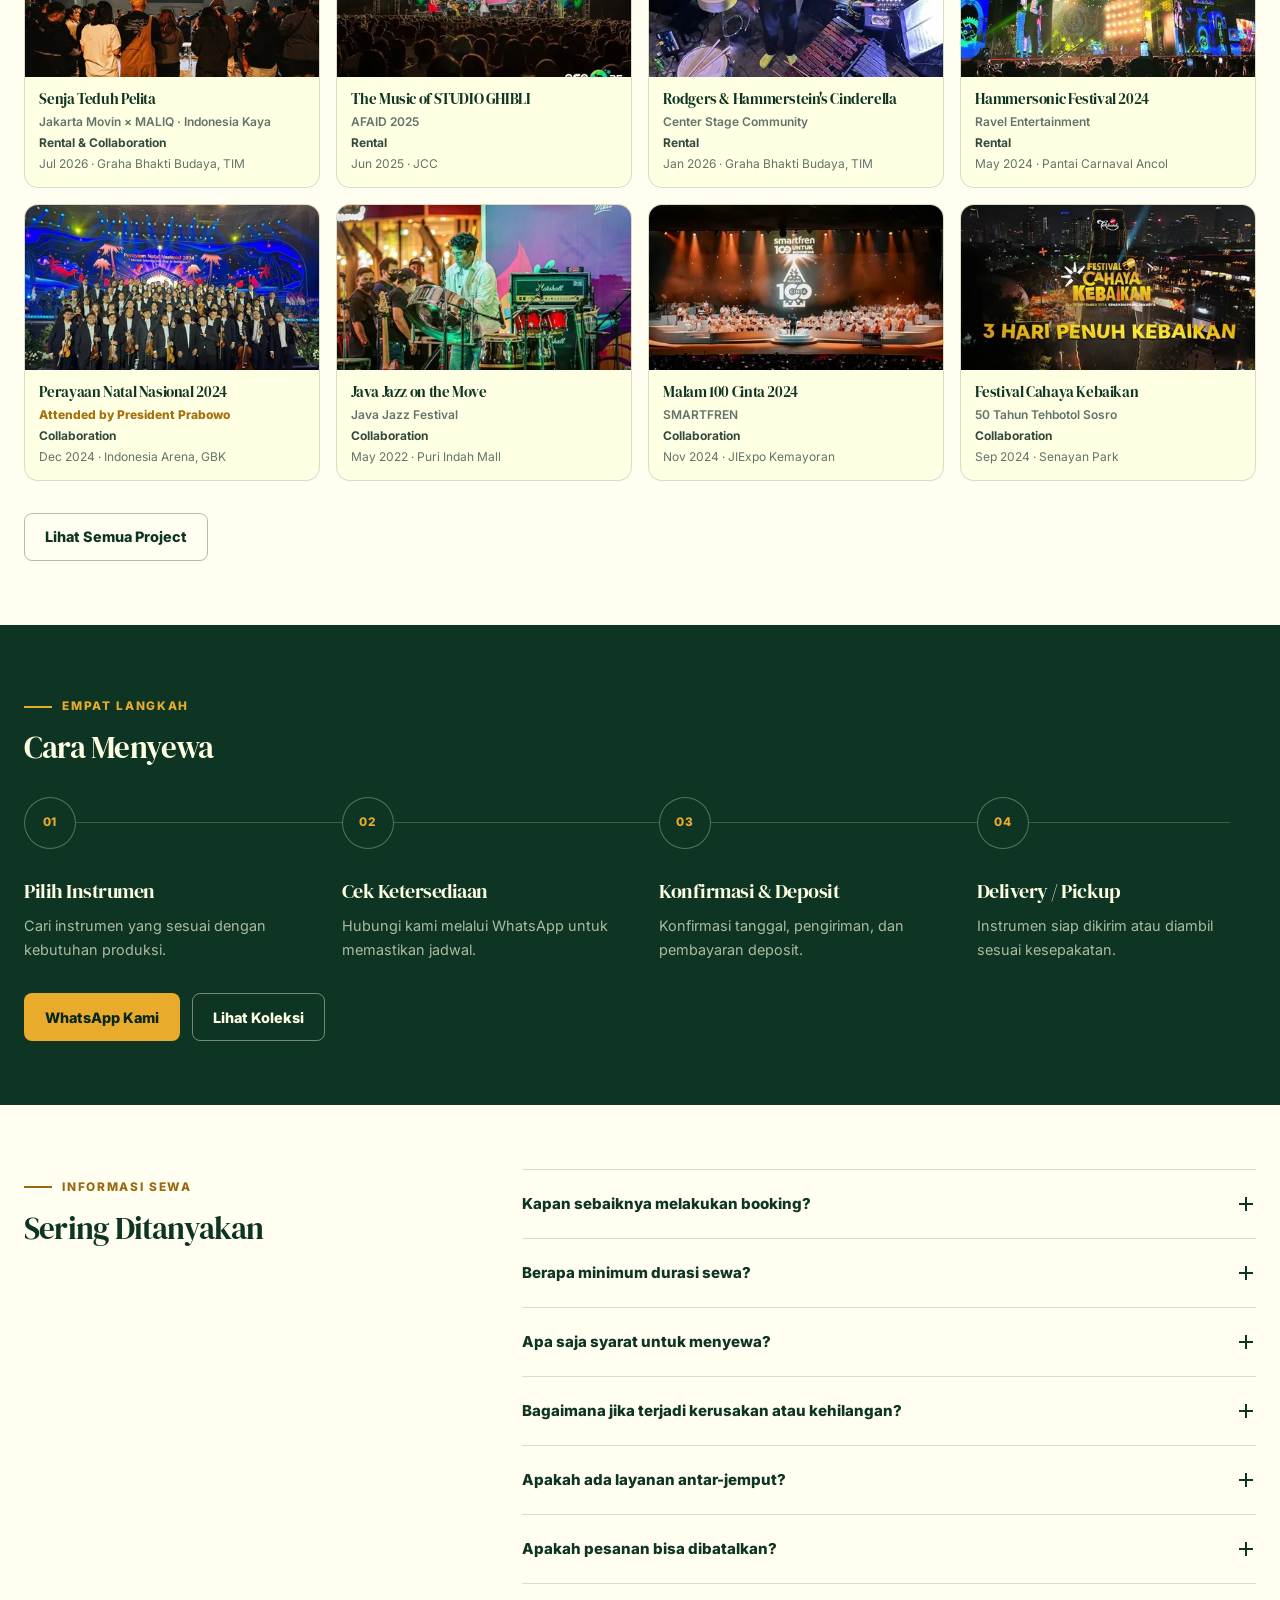
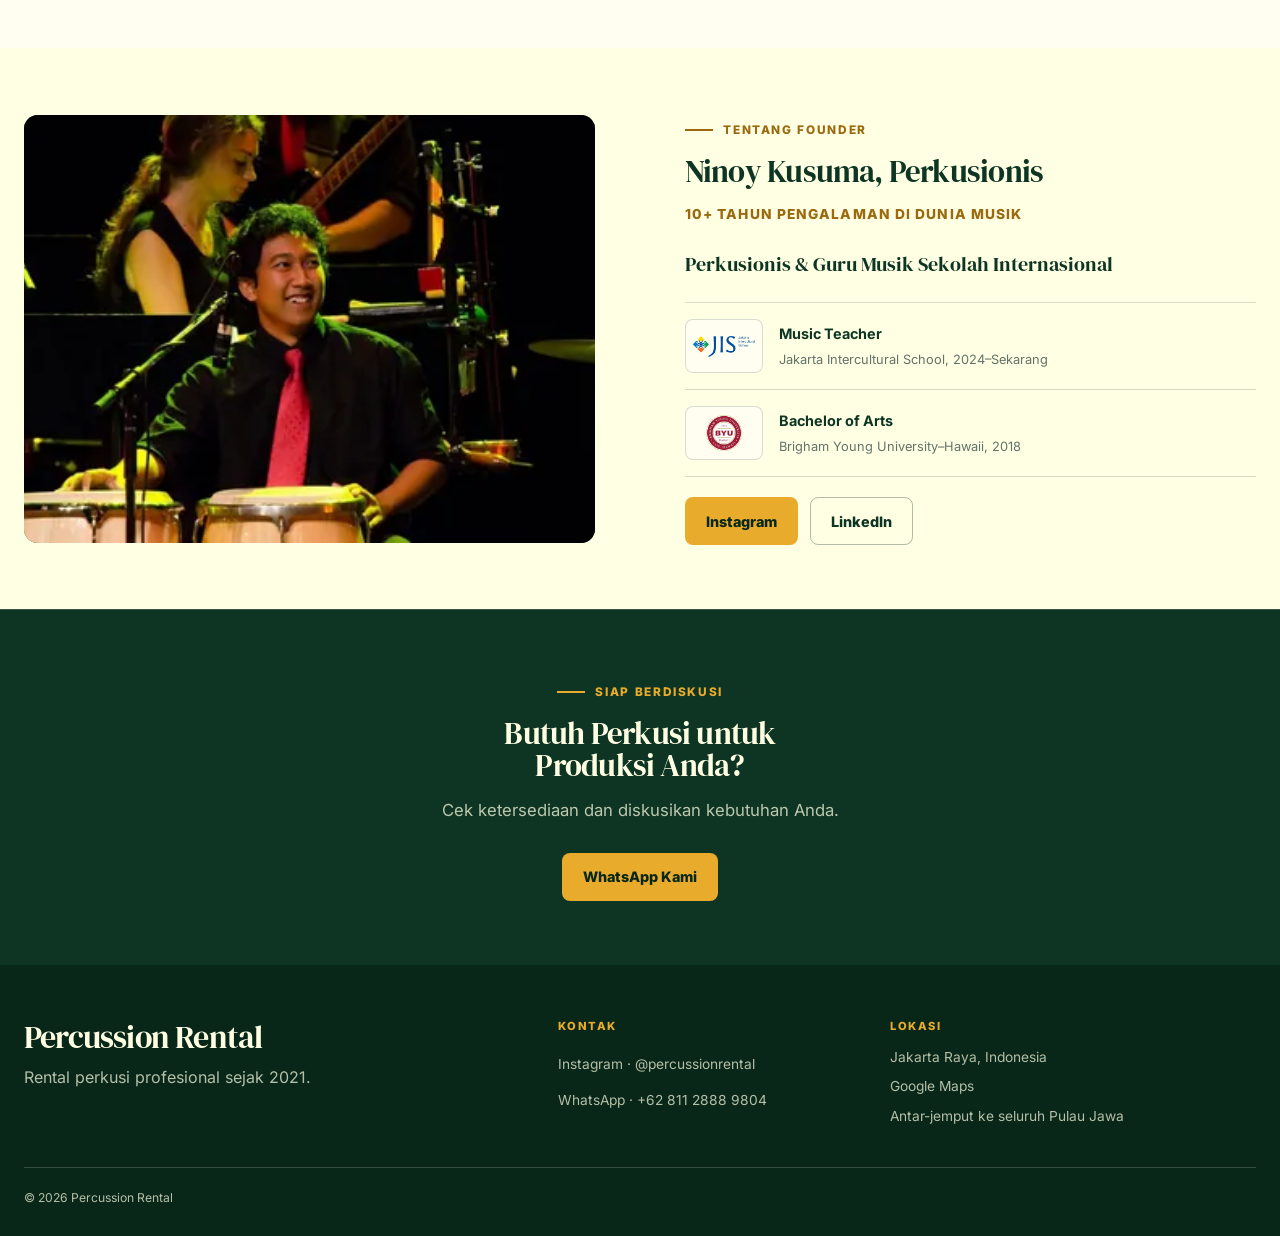
==== commit bd19af94: "Compact popup spacing in every browser; equal-height project rows - Popup text is laid out as a flex" ====
--- a/index.html
+++ b/index.html
@@ -19,7 +19,7 @@
   <link rel="icon" type="image/png" href="assets/logo/percussion-rental-favicon-rounded.png">
   <link rel="preload" href="assets/fonts/inter-latin.woff2" as="font" type="font/woff2" crossorigin>
   <link rel="preload" href="assets/fonts/dm-serif-display-latin.woff2" as="font" type="font/woff2" crossorigin>
-  <link rel="stylesheet" href="assets/css/styles.css?v=2026112204">
+  <link rel="stylesheet" href="assets/css/styles.css?v=2026112205">
 </head>
 <body class="home-page">
   <a class="skip-link" href="#main-content">Lewati ke konten utama</a>
@@ -464,9 +464,9 @@
     </a>
   </aside>
 
-  <script src="assets/js/main.js?v=2026112204"></script>
-  <script src="assets/js/project.js?v=2026112204"></script>
-  <script src="assets/js/logo-projects.js?v=2026112204"></script>
+  <script src="assets/js/main.js?v=2026112205"></script>
+  <script src="assets/js/project.js?v=2026112205"></script>
+  <script src="assets/js/logo-projects.js?v=2026112205"></script>
   <script type="application/ld+json">
     {
       "@context": "https://schema.org",
--- a/assets/css/styles.css
+++ b/assets/css/styles.css
@@ -2762,3 +2762,48 @@
     top: calc(0.15rem + 88.9px);
   }
 }
+
+/* Popup text: the same compact structure as the cards, laid out the same way in every browser */
+.project-dialog-body {
+  display: flex;
+  flex-direction: column;
+  align-items: flex-start;
+}
+
+.project-dialog-body > * {
+  margin: 0;
+}
+
+.project-dialog-body h2 {
+  margin-bottom: 0.4rem;
+}
+
+.project-dialog-role {
+  margin-top: 0.2rem;
+}
+
+.project-dialog-date {
+  margin-top: 0.1rem;
+}
+
+.project-dialog-source-slot {
+  margin-top: 0.8rem;
+}
+
+.catalog-dialog-meta {
+  color: #354c40;
+  font-weight: 800;
+}
+
+.catalog-dialog-price {
+  margin-top: 0.3rem;
+}
+
+.catalog-dialog-cta {
+  margin-top: 1.1rem;
+}
+
+/* Project page: cards in the same row share one height */
+.project-grid {
+  align-items: stretch;
+}
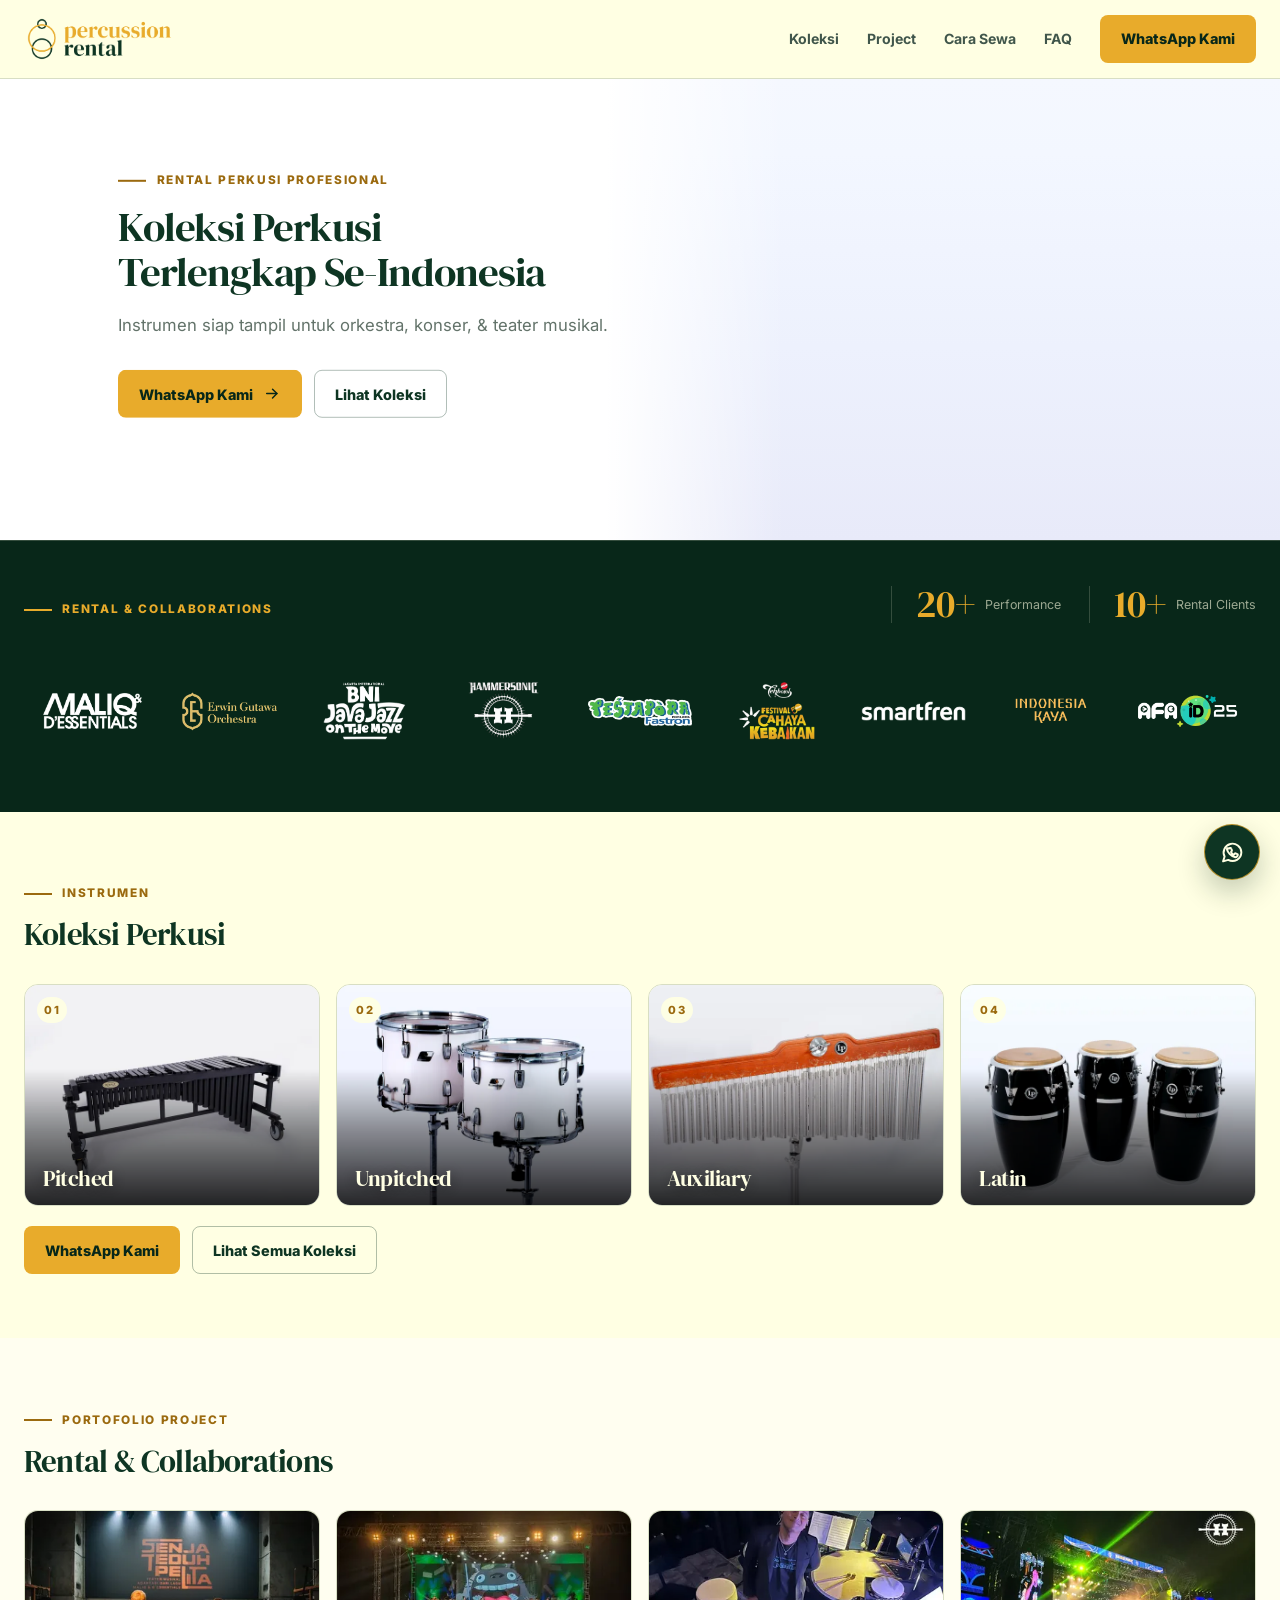
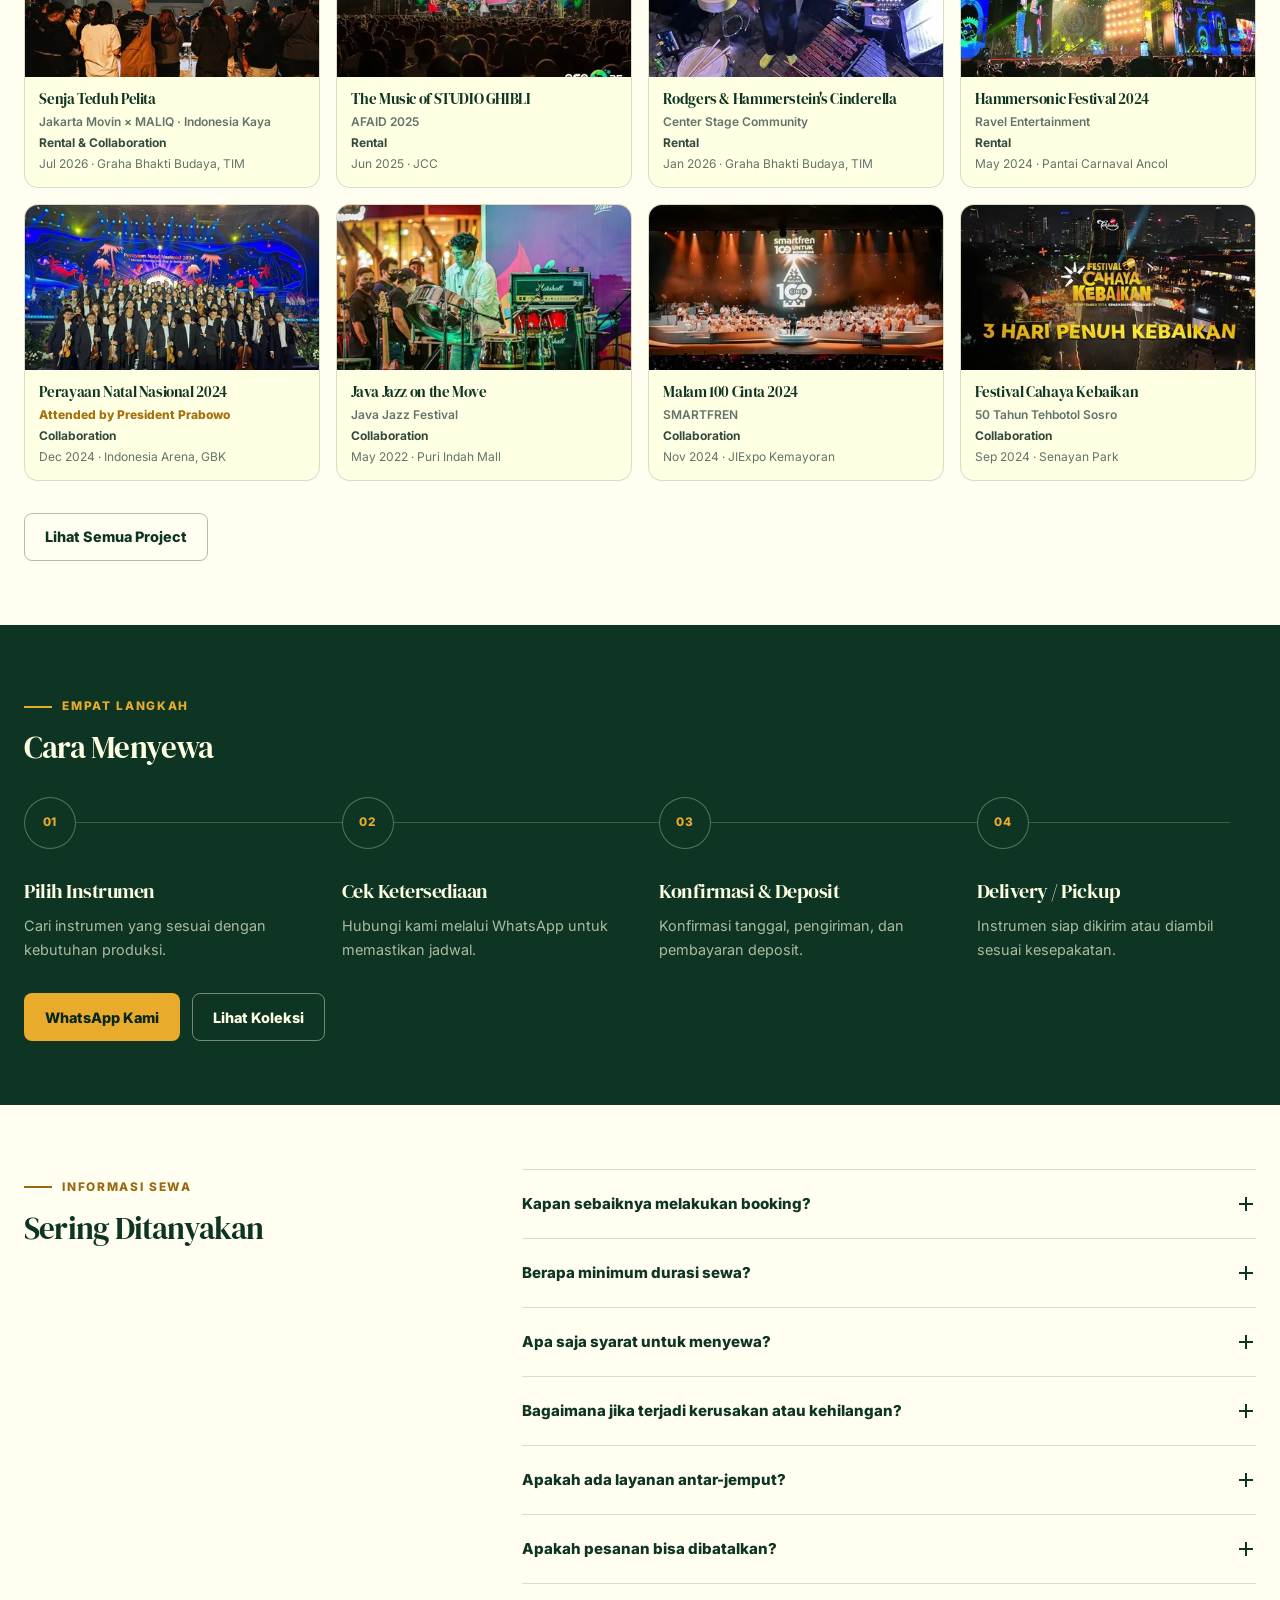
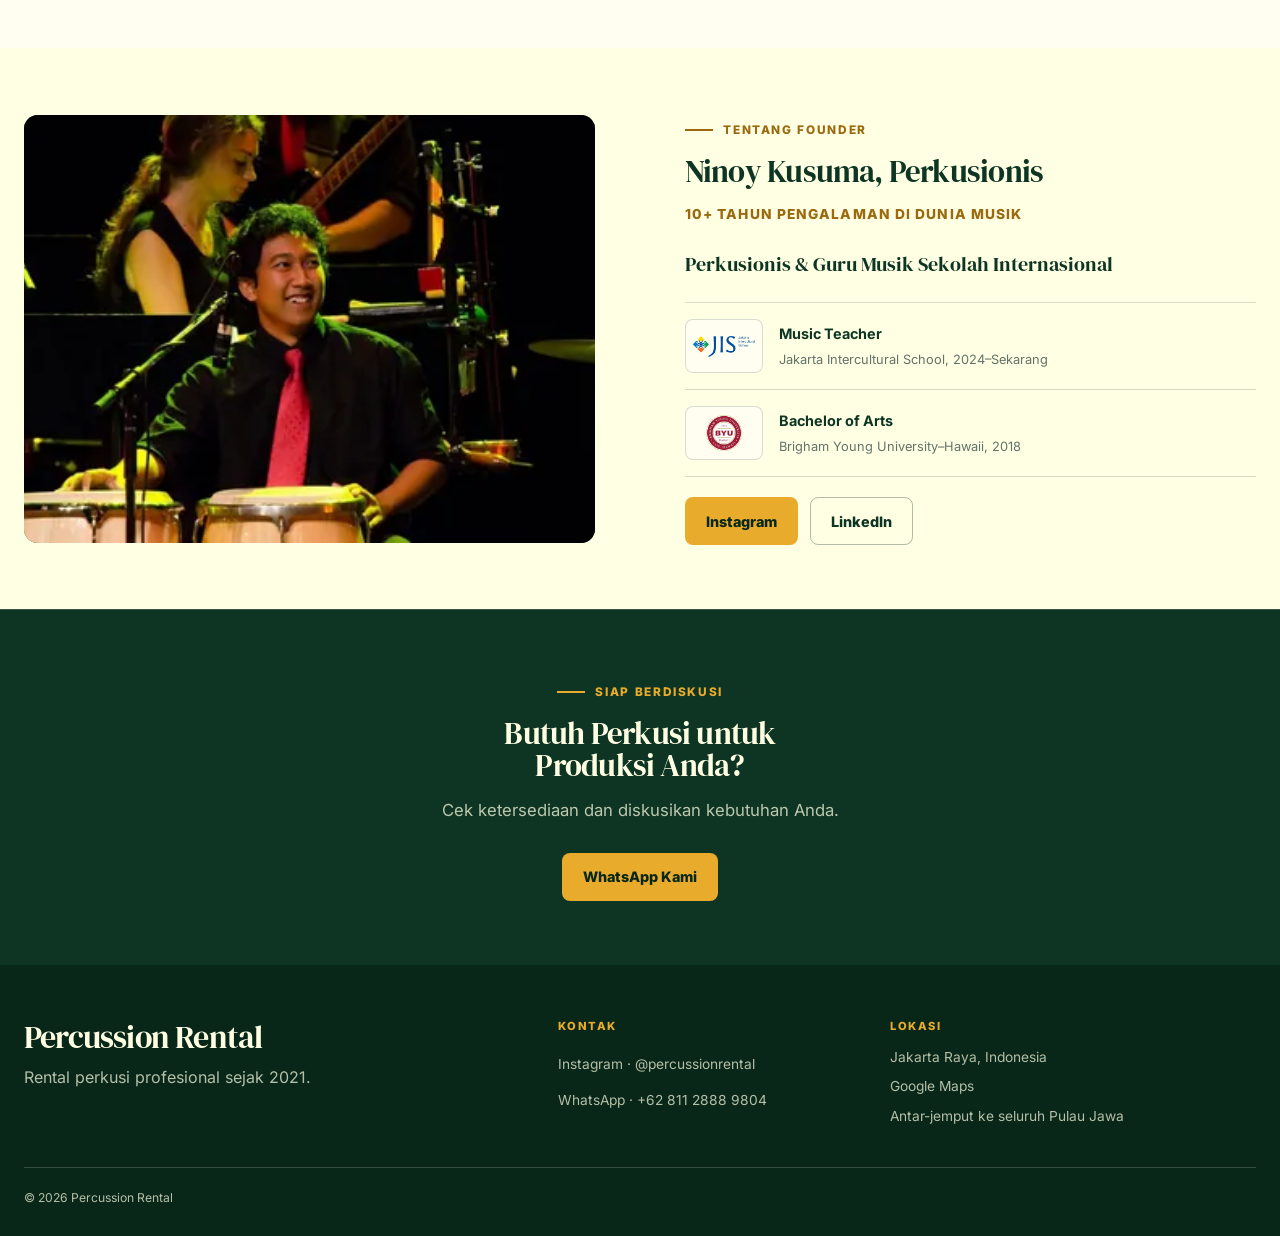
==== commit d232b3b0: "Homepage stats: 20+ Performance, 10+ Rental Clients Co-Authored-By: Claude Opus 5.5 <noreply@anthrop" ====
--- a/index.html
+++ b/index.html
@@ -85,11 +85,11 @@
           <dl class="numbers" aria-label="Pengalaman Percussion Rental">
             <div class="number-item">
               <dt>Performance</dt>
-              <dd>15+</dd>
+              <dd>20+</dd>
             </div>
             <div class="number-item">
               <dt>Rental Clients</dt>
-              <dd>5+</dd>
+              <dd>10+</dd>
             </div>
           </dl>
         </div>
